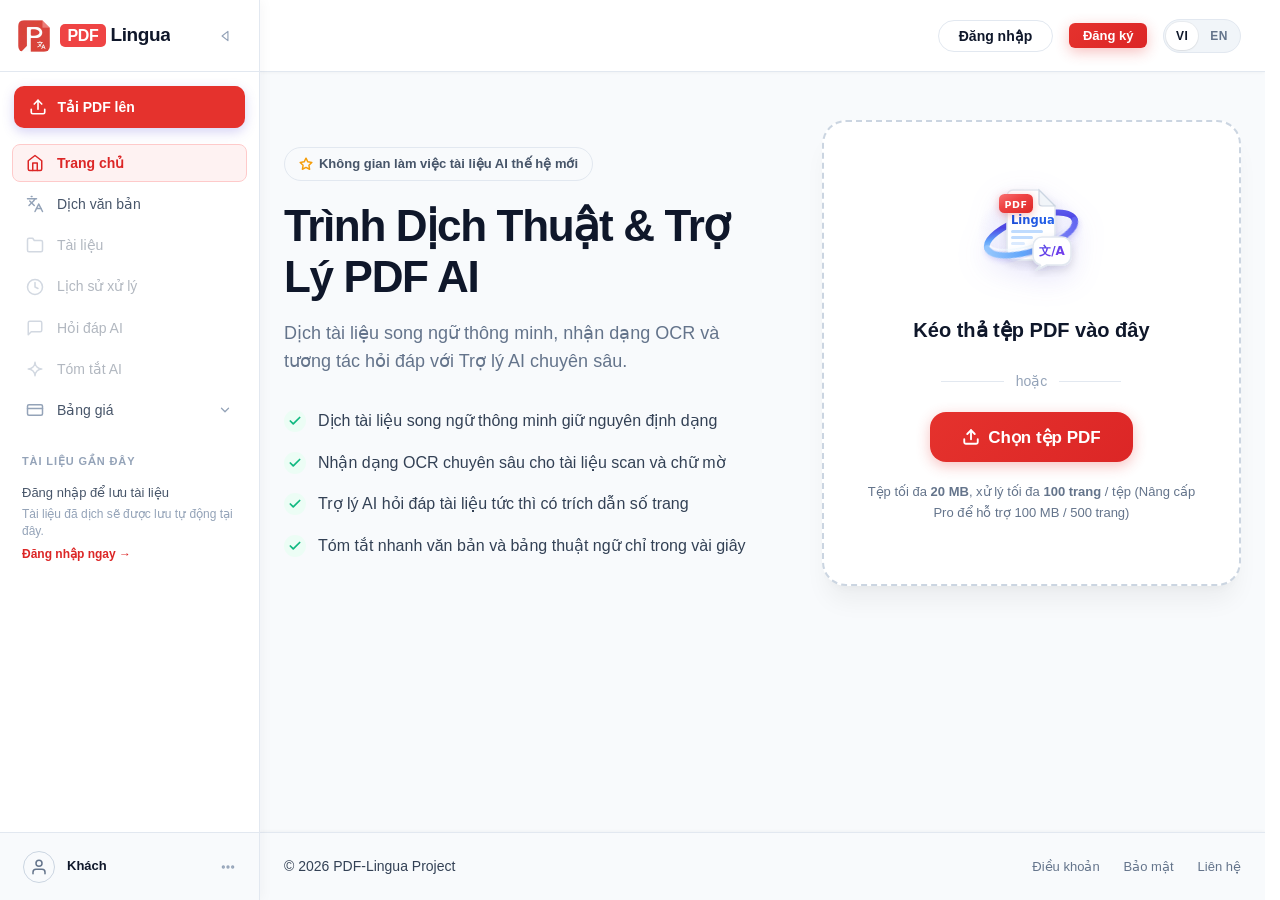
==== Code/frontend/index.html @ 0246f58d "fix(admin-ui): rename admin sub-tabs and synchronize multilingual dictionaries" ====
<!DOCTYPE html>
<html lang="vi">

<head>
    <meta charset="UTF-8">
    <meta name="viewport" content="width=device-width, initial-scale=1.0">
    <meta http-equiv="Cache-Control" content="no-cache, no-store, must-revalidate">
    <meta http-equiv="Pragma" content="no-cache">
    <meta http-equiv="Expires" content="0">
    <title data-i18n="app_meta_title">PDF-Lingua | Trích xuất & Dịch thuật PDF thông minh</title>

    <!-- Favicon / App Icon -->
    <link rel="icon" type="image/png" sizes="32x32" href="assets/images/favicon.png">
    <link rel="icon" type="image/x-icon" href="assets/images/favicon.ico">
    <link rel="apple-touch-icon" sizes="180x180" href="assets/images/favicon.png">
    <link rel="stylesheet" href="css/style.css">
    <link rel="stylesheet" href="css/components.css">
    <link rel="stylesheet" href="css/layout.css">
    <link rel="stylesheet" href="css/workspace.css">
    <link rel="stylesheet" href="css/sidebar.css">
    <link rel="stylesheet" href="css/pricing.css">
</head>

<body>
    <div class="app-shell" id="appShell">
        <!-- Collapsible Sidebar Navigation (PDF Document Management) -->
        <aside class="app-sidebar" id="appSidebar" aria-label="Thanh điều hướng chính"
            data-i18n-attr="aria-label:sidebar_main_nav_aria">
            <!-- Sidebar Header: Brand + Toggle Button -->
            <div class="sidebar-header">
                <a href="#" class="sidebar-brand" id="sidebarBrandLink" title="PDF-Lingua">
                    <img src="assets/images/logo-app-transparent.png" alt="PDF-Lingua" class="sidebar-brand-img">
                    <span class="sidebar-brand-name">
                        <span class="sidebar-brand-badge">PDF</span>
                        <span class="sidebar-brand-text">Lingua</span>
                    </span>
                </a>
                <button type="button" class="sidebar-toggle-btn" id="btnToggleSidebar"
                    aria-label="Thu gọn thanh điều hướng" data-tooltip="Thu gọn thanh điều hướng"
                    data-i18n-attr="aria-label:sidebar_collapse_tooltip,data-tooltip:sidebar_collapse_tooltip">
                    <svg class="toggle-icon-open" width="14" height="14" viewBox="0 0 24 24" fill="none"
                        stroke="currentColor" stroke-width="2" stroke-linecap="round" stroke-linejoin="round"
                        aria-hidden="true">
                        <polygon points="17 4 7 12 17 20"></polygon>
                    </svg>
                    <svg class="toggle-icon-collapsed" width="14" height="14" viewBox="0 0 24 24" fill="none"
                        stroke="currentColor" stroke-width="2" stroke-linecap="round" stroke-linejoin="round"
                        aria-hidden="true">
                        <polygon points="7 4 17 12 7 20"></polygon>
                    </svg>
                </button>
            </div>

            <!-- Primary Action Button: Upload PDF -->
            <div class="sidebar-action-wrap">
                <button type="button" class="btn-sidebar-upload" id="btnSidebarUpload" data-tooltip="Tải PDF lên"
                    aria-label="Tải PDF lên"
                    data-i18n-attr="data-tooltip:sidebar_btn_upload,aria-label:sidebar_btn_upload">
                    <svg width="18" height="18" viewBox="0 0 24 24" fill="none" stroke="currentColor" stroke-width="2.2"
                        stroke-linecap="round" stroke-linejoin="round">
                        <path d="M21 15v4a2 2 0 0 1-2 2H5a2 2 0 0 1-2-2v-4"></path>
                        <polyline points="17 8 12 3 7 8"></polyline>
                        <line x1="12" y1="3" x2="12" y2="15"></line>
                    </svg>
                    <span class="btn-upload-text" data-i18n="sidebar_btn_upload">Tải PDF lên</span>
                </button>
            </div>

            <!-- Scrollable Sidebar Body -->
            <div class="sidebar-body">
                <!-- Main Navigation Items -->
                <div class="sidebar-section">
                    <ul class="sidebar-nav-list">
                        <li>
                            <a href="#home" class="sidebar-nav-item active" id="sideNavHome" data-tooltip="Trang chủ"
                                data-i18n-attr="data-tooltip:nav_home">
                                <span class="nav-item-icon">
                                    <svg width="18" height="18" viewBox="0 0 24 24" fill="none" stroke="currentColor"
                                        stroke-width="2" stroke-linecap="round" stroke-linejoin="round">
                                        <path d="M3 9l9-7 9 7v11a2 2 0 0 1-2 2H5a2 2 0 0 1-2-2z"></path>
                                        <polyline points="9 22 9 12 15 12 15 22"></polyline>
                                    </svg>
                                </span>
                                <span class="nav-item-text" data-i18n="nav_home">Trang chủ</span>
                            </a>
                        </li>
                        <li>
                            <a href="#translate" class="sidebar-nav-item" id="sideNavTranslate" data-tooltip="Dịch PDF"
                                data-i18n-attr="data-tooltip:toolbar_btn_translate">
                                <span class="nav-item-icon">
                                    <svg width="18" height="18" viewBox="0 0 24 24" fill="none" stroke="currentColor"
                                        stroke-width="2" stroke-linecap="round" stroke-linejoin="round">
                                        <path d="M5 8l6 6"></path>
                                        <path d="M4 14l6-6 2-3"></path>
                                        <path d="M2 5h12"></path>
                                        <path d="M7 2h1"></path>
                                        <path d="M22 22l-5-10-5 10"></path>
                                        <path d="M14 18h6"></path>
                                    </svg>
                                </span>
                                <span class="nav-item-text" data-i18n="toolbar_btn_translate">Dịch PDF</span>
                            </a>
                        </li>
                        <li>
                            <a href="#documents" class="sidebar-nav-item is-dimmed" id="sideNavDocuments" data-tooltip="Tài liệu">
                                <span class="nav-item-icon">
                                    <svg width="18" height="18" viewBox="0 0 24 24" fill="none" stroke="currentColor"
                                        stroke-width="2" stroke-linecap="round" stroke-linejoin="round">
                                        <path
                                            d="M22 19a2 2 0 0 1-2 2H4a2 2 0 0 1-2-2V5a2 2 0 0 1 2-2h5l2 3h9a2 2 0 0 1 2 2z">
                                        </path>
                                    </svg>
                                </span>
                                <span class="nav-item-text">Tài liệu</span>
                            </a>
                        </li>
                        <li>
                            <a href="#history" class="sidebar-nav-item is-dimmed" id="sideNavHistory"
                                data-tooltip="Lịch sử xử lý" data-i18n-attr="data-tooltip:nav_history">
                                <span class="nav-item-icon">
                                    <svg width="18" height="18" viewBox="0 0 24 24" fill="none" stroke="currentColor"
                                        stroke-width="2" stroke-linecap="round" stroke-linejoin="round">
                                        <circle cx="12" cy="12" r="10"></circle>
                                        <polyline points="12 6 12 12 16 14"></polyline>
                                    </svg>
                                </span>
                                <span class="nav-item-text" data-i18n="nav_history">Lịch sử xử lý</span>
                            </a>
                        </li>
                        <li>
                            <a href="#ai-copilot" class="sidebar-nav-item is-dimmed" id="sideNavAiCopilot"
                                data-tooltip="Hỏi đáp AI" data-i18n-attr="data-tooltip:toolbar_btn_ai_chat">
                                <span class="nav-item-icon">
                                    <svg width="18" height="18" viewBox="0 0 24 24" fill="none"
                                        stroke="currentColor" stroke-width="2" stroke-linecap="round"
                                        stroke-linejoin="round">
                                        <path d="M21 15a2 2 0 0 1-2 2H7l-4 4V5a2 2 0 0 1 2-2h14a2 2 0 0 1 2 2z">
                                        </path>
                                    </svg>
                                </span>
                                <span class="nav-item-text" data-i18n="toolbar_btn_ai_chat">Hỏi đáp AI</span>
                            </a>
                        </li>
                        <li>
                            <a href="#ai-summarize" class="sidebar-nav-item is-dimmed" id="sideNavAiSummarize"
                                data-tooltip="Tóm tắt văn bản" data-i18n-attr="data-tooltip:toolbar_btn_ai_summary">
                                <span class="nav-item-icon">
                                    <svg width="18" height="18" viewBox="0 0 24 24" fill="none"
                                        stroke="currentColor" stroke-width="2" stroke-linecap="round"
                                        stroke-linejoin="round">
                                        <path
                                            d="M12 3c0 4.97-4.03 9-9 9 4.97 0 9 4.03 9 9 0-4.97 4.03-9 9-9-4.97 0-9-4.03-9-9z">
                                        </path>
                                    </svg>
                                </span>
                                <span class="nav-item-text" data-i18n="toolbar_btn_ai_summary">Tóm tắt văn bản</span>
                            </a>
                        </li>
                        <li class="sidebar-nav-group" id="sideNavPricingGroup">
                            <a href="#pricing" class="sidebar-nav-item sidebar-nav-group-toggle"
                                id="sideNavPricing" data-tooltip="Bảng giá gói dịch vụ"
                                data-i18n-attr="data-tooltip:nav_pricing" aria-expanded="false"
                                aria-controls="sideNavPricingSubmenu">
                                <span class="nav-item-icon">
                                    <svg width="18" height="18" viewBox="0 0 24 24" fill="none"
                                        stroke="currentColor" stroke-width="2" stroke-linecap="round"
                                        stroke-linejoin="round">
                                        <rect x="2" y="5" width="20" height="14" rx="2"></rect>
                                        <line x1="2" y1="10" x2="22" y2="10"></line>
                                    </svg>
                                </span>
                                <span class="nav-item-text" data-i18n="nav_pricing">Bảng giá gói dịch vụ</span>
                                <span class="nav-group-chevron" id="sideNavPricingChevron" aria-hidden="true">
                                    <svg width="14" height="14" viewBox="0 0 24 24" fill="none"
                                        stroke="currentColor" stroke-width="2.2" stroke-linecap="round"
                                        stroke-linejoin="round">
                                        <polyline points="6 9 12 15 18 9"></polyline>
                                    </svg>
                                </span>
                            </a>
                            <ul class="sidebar-submenu" id="sideNavPricingSubmenu" role="menu"
                                aria-label="Chức năng Bảng giá gói dịch vụ">
                                <li role="none">
                                    <a href="#pricing-plans" class="sidebar-submenu-item"
                                        id="sideNavPricingPlans" data-pricing-tab="plans" role="menuitem">
                                        <span class="submenu-dot" aria-hidden="true"></span>
                                        <span class="submenu-item-text" data-i18n="pricing_nav_plans">Bảng giá gói</span>
                                    </a>
                                </li>
                                <li role="none">
                                    <a href="#pricing-billing" class="sidebar-submenu-item"
                                        id="sideNavPricingBilling" data-pricing-tab="history" role="menuitem">
                                        <span class="submenu-dot" aria-hidden="true"></span>
                                        <span class="submenu-item-text" data-i18n="pricing_nav_billing_history">Hóa đơn</span>
                                    </a>
                                </li>
                                <li role="none">
                                    <a href="#pricing-quota" class="sidebar-submenu-item"
                                        id="sideNavPricingQuota" data-pricing-tab="quota" role="menuitem">
                                        <span class="submenu-dot" aria-hidden="true"></span>
                                        <span class="submenu-item-text" data-i18n="pricing_nav_quota_dashboard">Quản lý gói</span>
                                    </a>
                                </li>
                            </ul>
                        </li>
                        <li class="sidebar-nav-group" id="sideNavAdminItem" style="display: none;">
                            <a href="#admin" class="sidebar-nav-item sidebar-nav-group-toggle" id="sideNavAdmin"
                                data-tooltip="Quản trị hệ thống" data-i18n-attr="data-tooltip:common_admin"
                                aria-expanded="false" aria-controls="sideNavAdminSubmenu">
                                <span class="nav-item-icon nav-icon-admin">
                                    <svg width="18" height="18" viewBox="0 0 24 24" fill="none" stroke="currentColor"
                                        stroke-width="2" stroke-linecap="round" stroke-linejoin="round">
                                        <path d="M12 22s8-4 8-10V5l-8-3-8 3v7c0 6 8 10 8 10z"></path>
                                    </svg>
                                </span>
                                <span class="nav-item-text" data-i18n="common_admin">Quản trị hệ thống</span>
                                <span class="nav-group-chevron" id="sideNavAdminChevron" aria-hidden="true">
                                    <svg width="14" height="14" viewBox="0 0 24 24" fill="none"
                                        stroke="currentColor" stroke-width="2.2" stroke-linecap="round"
                                        stroke-linejoin="round">
                                        <polyline points="6 9 12 15 18 9"></polyline>
                                    </svg>
                                </span>
                            </a>
                            <ul class="sidebar-submenu" id="sideNavAdminSubmenu" role="menu"
                                aria-label="Chức năng Quản trị hệ thống"
                                data-i18n-attr="aria-label:admin_submenu_aria">
                                <li role="none">
                                    <a href="#admin-overview" class="sidebar-submenu-item"
                                        id="sideNavAdminOverview" data-admin-tab="overview" role="menuitem">
                                        <span class="submenu-dot" aria-hidden="true"></span>
                                        <span class="submenu-item-text" data-i18n="admin_tab_overview">Tổng quan hệ thống</span>
                                    </a>
                                </li>
                                <li role="none">
                                    <a href="#admin-users" class="sidebar-submenu-item"
                                        id="sideNavAdminUsers" data-admin-tab="users" role="menuitem">
                                        <span class="submenu-dot" aria-hidden="true"></span>
                                        <span class="submenu-item-text" data-i18n="admin_tab_users">Quản lý Tài khoản</span>
                                    </a>
                                </li>
                                <li role="none">
                                    <a href="#admin-access-logs" class="sidebar-submenu-item"
                                        id="sideNavAdminAccessLogs" data-admin-tab="access-logs" role="menuitem">
                                        <span class="submenu-dot" aria-hidden="true"></span>
                                        <span class="submenu-item-text" data-i18n="admin_tab_access_logs">Số lượng truy cập</span>
                                        <span class="admin-tab-badge warn font-mono" id="adminTabMultiIpBadge" style="display: none;">0</span>
                                    </a>
                                </li>
                                <li role="none">
                                    <a href="#admin-transactions" class="sidebar-submenu-item"
                                        id="sideNavAdminTransactions" data-admin-tab="transactions" role="menuitem">
                                        <span class="submenu-dot" aria-hidden="true"></span>
                                        <span class="submenu-item-text" data-i18n="admin_tab_transactions">Giao dịch</span>
                                        <span class="admin-tab-badge pending font-mono" id="adminTabPendingTxBadge" style="display: none;">0</span>
                                    </a>
                                </li>
                            </ul>
                        </li>
                    </ul>
                </div>

                <!-- Recent Documents Section (Real Data, Zero Mock Papers) -->
                <div class="sidebar-section" id="sidebarRecentSection">
                    <div class="sidebar-section-header">
                        <span class="section-title" data-i18n="sidebar_recent_docs">TÀI LIỆU GẦN ĐÂY</span>
                    </div>
                    <div class="sidebar-recent-docs" id="sidebarRecentDocs">
                        <!-- Clean Empty State (Unslop & Minimalist) -->
                        <div class="sidebar-empty-state" id="sidebarEmptyDocsState">
                            <div class="empty-state-meta">
                                <div class="empty-state-title" data-i18n="sidebar_no_docs">Bạn chưa có tài liệu nào.</div>
                                <div class="empty-state-desc" data-i18n="sidebar_no_docs_sub">Hãy tải tài liệu đầu tiên của bạn!</div>
                            </div>
                        </div>
                    </div>
                </div>
            </div>

            <!-- Fixed Footer: User Profile -->
            <div class="sidebar-footer">
                <div class="sidebar-profile-card" id="sidebarUserProfile" tabindex="0" role="button"
                    aria-label="Xem thông tin tài khoản" data-tooltip="Khách"
                    data-i18n-attr="aria-label:sidebar_profile_aria,data-tooltip:role_guest">
                    <div class="sidebar-avatar" id="sidebarUserAvatar">
                        <svg width="18" height="18" viewBox="0 0 24 24" fill="none" stroke="currentColor"
                            stroke-width="2" stroke-linecap="round" stroke-linejoin="round">
                            <path d="M20 21v-2a4 4 0 0 0-4-4H8a4 4 0 0 0-4 4v2"></path>
                            <circle cx="12" cy="7" r="4"></circle>
                        </svg>
                    </div>
                    <div class="sidebar-user-info">
                        <div class="sidebar-user-name" id="sidebarUserName" data-i18n="role_guest">Khách</div>
                        <div class="sidebar-user-sub" id="sidebarUserRole" style="display: none;"></div>
                    </div>
                    <div class="sidebar-profile-more" id="btnSidebarMore" title="Tùy chọn"
                        data-i18n-attr="title:sidebar_more_options">
                        <svg width="16" height="16" viewBox="0 0 24 24" fill="none" stroke="currentColor"
                            stroke-width="2" stroke-linecap="round" stroke-linejoin="round">
                            <circle cx="12" cy="12" r="1.5"></circle>
                            <circle cx="19" cy="12" r="1.5"></circle>
                            <circle cx="5" cy="12" r="1.5"></circle>
                        </svg>
                    </div>
                </div>
            </div>
        </aside>

        <!-- Backdrop overlay for mobile drawer -->
        <div class="sidebar-backdrop" id="sidebarBackdrop"></div>

        <!-- Main Viewport Area -->
        <div class="app-main-viewport" id="appMainViewport">
            <header class="site-header">
                <div class="container header-container">
                    <div class="header-left">
                        <button type="button" class="btn-mobile-sidebar-toggle" id="btnMobileSidebarToggle"
                            aria-label="Mở menu điều hướng" title="Mở menu điều hướng"
                            data-i18n-attr="aria-label:sidebar_toggle,title:sidebar_toggle">
                            <svg width="20" height="20" viewBox="0 0 24 24" fill="none" stroke="currentColor"
                                stroke-width="2" stroke-linecap="round" stroke-linejoin="round">
                                <line x1="3" y1="12" x2="21" y2="12"></line>
                                <line x1="3" y1="6" x2="21" y2="6"></line>
                                <line x1="3" y1="18" x2="21" y2="18"></line>
                            </svg>
                        </button>
                        <a href="#" class="header-collapsed-brand" id="headerCollapsedBrand" title="PDF-Lingua">
                            <img src="assets/images/logo-app-transparent.png" alt="PDF-Lingua" class="header-brand-img">
                            <span class="header-brand-name">
                                <span class="header-brand-badge">PDF</span>
                                <span class="header-brand-text">Lingua</span>
                            </span>
                        </a>
                    </div>

                    <div class="header-actions">
                        <div class="auth-guest-group" id="authGuestGroup">
                            <button type="button" class="btn btn-login" id="btnLogin" data-i18n="nav_login">Đăng
                                nhập</button>
                            <button type="button" class="btn btn-gradient btn-sm" id="btnOpenRegister"
                                data-i18n="nav_register">Đăng ký</button>
                        </div>
                        <div class="auth-user-group" id="authUserGroup" hidden>
                            <div class="btn btn-admin-badge user-role-indicator" id="btnOpenAdmin"
                                title="Vai trò: Quản trị viên" data-i18n-attr="title:role_admin_title"
                                style="display: none;">
                                <svg class="admin-crown-icon" width="14" height="14" viewBox="0 0 24 24" fill="none"
                                    stroke="currentColor" stroke-width="2.2" stroke-linecap="round"
                                    stroke-linejoin="round">
                                    <path d="M12 22s8-4 8-10V5l-8-3-8 3v7c0 6 8 10 8 10z"></path>
                                </svg>
                                <span class="admin-badge-text" data-i18n="role_admin">Quản trị viên</span>
                            </div>
                            <button type="button" class="user-profile-badge" id="btnOpenAccountModal"
                                title="Xem thông tin tài khoản">
                                <span class="user-avatar" id="userAvatar"></span>
                                <span class="user-name" id="userDisplayName"></span>
                            </button>
                            <button type="button" class="btn btn-logout" id="btnLogout" data-i18n="nav_logout">Đăng
                                xuất</button>
                        </div>
                        <!-- Language Switcher (VI / EN) on the outside -->
                        <div class="lang-switcher" id="appLangSwitcher" role="group" aria-label="Chọn ngôn ngữ">
                            <button type="button" class="lang-switcher-btn active" data-lang="vi" aria-pressed="true"
                                title="Tiếng Việt">VI</button>
                            <button type="button" class="lang-switcher-btn" data-lang="en" aria-pressed="false"
                                title="English">EN</button>
                        </div>
                    </div>
                </div>
            </header>

            <main>
                <!-- Hero Section -->
                <section class="hero-section" id="heroSection">
                    <div class="container hero-grid">
                        <!-- Left Column: Value Proposition -->
                        <div class="hero-content">
                            <div class="hero-badge">
                                <svg width="14" height="14" viewBox="0 0 24 24" fill="none" stroke="currentColor"
                                    stroke-width="2.5" stroke-linecap="round" stroke-linejoin="round">
                                    <polygon
                                        points="12 2 15.09 8.26 22 9.27 17 14.14 18.18 21.02 12 17.77 5.82 21.02 7 14.14 2 9.27 8.91 8.26 12 2">
                                    </polygon>
                                </svg>
                                <span data-i18n="hero_eyebrow">Không gian làm việc tài liệu AI thế hệ mới</span>
                            </div>

                            <h1 class="hero-title" data-i18n="hero_title">Trình Dịch Thuật & Trợ Lý PDF AI</h1>
                            <p class="hero-desc" data-i18n="hero_desc">Dịch tài liệu song ngữ thông minh, nhận dạng OCR
                                và tương tác hỏi đáp
                                với Trợ lý AI chuyên sâu.</p>

                            <ul class="hero-checklist">
                                <li class="checklist-item">
                                    <span class="check-icon">
                                        <svg viewBox="0 0 24 24" fill="none" stroke="currentColor" stroke-width="3"
                                            stroke-linecap="round" stroke-linejoin="round">
                                            <polyline points="20 6 9 17 4 12"></polyline>
                                        </svg>
                                    </span>
                                    <span data-i18n="hero_check_1">Dịch tài liệu song ngữ thông minh giữ nguyên định
                                        dạng</span>
                                </li>
                                <li class="checklist-item">
                                    <span class="check-icon">
                                        <svg viewBox="0 0 24 24" fill="none" stroke="currentColor" stroke-width="3"
                                            stroke-linecap="round" stroke-linejoin="round">
                                            <polyline points="20 6 9 17 4 12"></polyline>
                                        </svg>
                                    </span>
                                    <span data-i18n="hero_check_2">Nhận dạng OCR chuyên sâu cho tài liệu scan và chữ
                                        mờ</span>
                                </li>
                                <li class="checklist-item">
                                    <span class="check-icon">
                                        <svg viewBox="0 0 24 24" fill="none" stroke="currentColor" stroke-width="3"
                                            stroke-linecap="round" stroke-linejoin="round">
                                            <polyline points="20 6 9 17 4 12"></polyline>
                                        </svg>
                                    </span>
                                    <span data-i18n="hero_check_3">Trợ lý AI hỏi đáp tài liệu tức thì có trích dẫn số
                                        trang</span>
                                </li>
                                <li class="checklist-item">
                                    <span class="check-icon">
                                        <svg viewBox="0 0 24 24" fill="none" stroke="currentColor" stroke-width="3"
                                            stroke-linecap="round" stroke-linejoin="round">
                                            <polyline points="20 6 9 17 4 12"></polyline>
                                        </svg>
                                    </span>
                                    <span data-i18n="hero_check_4">Tóm tắt nhanh văn bản và bảng thuật ngữ chỉ trong vài
                                        giây</span>
                                </li>
                            </ul>
                        </div>

                        <!-- Right Column: Dropzone Box -->
                        <div class="hero-dropzone-wrap">
                            <div class="dropzone-card" id="dropzoneCard">
                                <input type="file" id="pdfFileInput" accept=".pdf,application/pdf" hidden multiple>

                                <!-- Prompt View -->
                                <div id="dropzonePrompt"
                                    style="display: flex; flex-direction: column; align-items: center; width: 100%;">
                                    <div class="dropzone-art">
                                        <svg class="dropzone-art-svg" viewBox="0 0 120 120" fill="none"
                                            xmlns="http://www.w3.org/2000/svg">
                                            <defs>
                                                <!-- Soft pastel ambient aura behind the artwork -->
                                                <radialGradient id="artGlow" cx="50%" cy="50%" r="50%">
                                                    <stop offset="0%" stop-color="#818CF8" stop-opacity="0.18" />
                                                    <stop offset="60%" stop-color="#C7D2FE" stop-opacity="0.08" />
                                                    <stop offset="100%" stop-color="#4F46E5" stop-opacity="0" />
                                                </radialGradient>

                                                <!-- Harmonious 3D Ring Gradient - Left Sky Blue (#93C5FD) to Right Periwinkle/Indigo (#6366F1) -->
                                                <linearGradient id="ringBackGrad" x1="100%" y1="0%" x2="0%" y2="100%">
                                                    <stop offset="0%" stop-color="#6366F1" />
                                                    <stop offset="45%" stop-color="#4F46E5" />
                                                    <stop offset="80%" stop-color="#60A5FA" />
                                                    <stop offset="100%" stop-color="#93C5FD" />
                                                </linearGradient>

                                                <linearGradient id="ringFrontGrad" x1="0%" y1="0%" x2="100%" y2="0%">
                                                    <stop offset="0%" stop-color="#93C5FD" />
                                                    <stop offset="35%" stop-color="#60A5FA" />
                                                    <stop offset="70%" stop-color="#818CF8" />
                                                    <stop offset="100%" stop-color="#6366F1" />
                                                </linearGradient>

                                                <!-- Front ring specular highlight for 3D gloss reflection -->
                                                <linearGradient id="ringHighlightGrad" x1="0%" y1="0%" x2="100%"
                                                    y2="0%">
                                                    <stop offset="0%" stop-color="#FFFFFF" stop-opacity="0.8" />
                                                    <stop offset="40%" stop-color="#E0F2FE" stop-opacity="0.6" />
                                                    <stop offset="85%" stop-color="#C7D2FE" stop-opacity="0.3" />
                                                    <stop offset="100%" stop-color="#FFFFFF" stop-opacity="0" />
                                                </linearGradient>

                                                <linearGradient id="pdfBadgeGrad" x1="0%" y1="0%" x2="100%" y2="100%">
                                                    <stop offset="0%" stop-color="#F87171" />
                                                    <stop offset="40%" stop-color="#EF4444" />
                                                    <stop offset="100%" stop-color="#DC2626" />
                                                </linearGradient>

                                                <linearGradient id="linguaBrandGrad" x1="0%" y1="0%" x2="100%" y2="0%">
                                                    <stop offset="0%" stop-color="#1D4ED8" />
                                                    <stop offset="100%" stop-color="#2563EB" />
                                                </linearGradient>

                                                <linearGradient id="glyphGrad" x1="0%" y1="0%" x2="100%" y2="100%">
                                                    <stop offset="0%" stop-color="#4F46E5" />
                                                    <stop offset="100%" stop-color="#7C3AED" />
                                                </linearGradient>

                                                <filter id="docShadow" x="-15%" y="-15%" width="130%" height="130%">
                                                    <feDropShadow dx="0" dy="4" stdDeviation="4" flood-color="#0F172A"
                                                        flood-opacity="0.08" />
                                                </filter>

                                                <filter id="frontRingShadow" x="-20%" y="-20%" width="140%"
                                                    height="140%">
                                                    <feDropShadow dx="0" dy="2.5" stdDeviation="2.5"
                                                        flood-color="#4F46E5" flood-opacity="0.2" />
                                                </filter>

                                                <filter id="bubbleShadow" x="-20%" y="-20%" width="140%" height="140%">
                                                    <feDropShadow dx="0" dy="4" stdDeviation="4" flood-color="#0F172A"
                                                        flood-opacity="0.12" />
                                                </filter>
                                            </defs>

                                            <!-- Ambient Glow -->
                                            <ellipse cx="60" cy="62" rx="54" ry="40" fill="url(#artGlow)" />

                                            <!-- Ring Back Arc (behind document) -->
                                            <g transform="rotate(-18 60 64)">
                                                <path d="M 106 64 A 46 17 0 0 0 14 64" fill="none"
                                                    stroke="url(#ringBackGrad)" stroke-width="6"
                                                    stroke-linecap="round" />
                                            </g>

                                            <!-- Document Sheet -->
                                            <g filter="url(#docShadow)">
                                                <path
                                                    d="M 42 20 H 68 L 84 36 V 84 A 6 6 0 0 1 78 90 H 42 A 6 6 0 0 1 36 84 V 26 A 6 6 0 0 1 42 20 Z"
                                                    fill="#FFFFFF" stroke="#E2E8F0" stroke-width="1.5" />
                                                <path d="M 68 20 V 33 A 3 3 0 0 0 71 36 H 84 Z" fill="#F1F5F9"
                                                    stroke="#CBD5E1" stroke-width="1.2" />
                                            </g>

                                            <!-- Elements on Document -->
                                            <rect x="28" y="24" width="34" height="19" rx="5.5"
                                                fill="url(#pdfBadgeGrad)"
                                                filter="drop-shadow(0 2px 4px rgba(220, 38, 38, 0.3))" />
                                            <text x="45" y="37.5" fill="#FFFFFF" font-size="9.5" font-weight="900"
                                                font-family="'Plus Jakarta Sans', system-ui, sans-serif"
                                                text-anchor="middle" letter-spacing="0.5">PDF</text>
                                            <text x="40" y="54" fill="url(#linguaBrandGrad)" font-size="11.5"
                                                font-weight="800"
                                                font-family="'Plus Jakarta Sans', system-ui, sans-serif"
                                                text-anchor="start">Lingua</text>
                                            <rect x="40" y="60" width="32" height="3" rx="1.5" fill="#BFDBFE" />
                                            <rect x="40" y="66" width="22" height="3" rx="1.5" fill="#BFDBFE" />
                                            <rect x="40" y="72" width="14" height="3" rx="1.5" fill="#DBEAFE" />

                                            <!-- Ring Front Arc with Soft Shadow & 3D Specular Highlight -->
                                            <g transform="rotate(-18 60 64)" filter="url(#frontRingShadow)">
                                                <!-- Main 3D Tube Body -->
                                                <path d="M 14 64 A 46 17 0 0 0 106 64" fill="none"
                                                    stroke="url(#ringFrontGrad)" stroke-width="6"
                                                    stroke-linecap="round" />
                                                <!-- Specular Highlight along the crest of the tube -->
                                                <path d="M 17 63 A 44 15.5 0 0 0 103 63" fill="none"
                                                    stroke="url(#ringHighlightGrad)" stroke-width="1.5"
                                                    stroke-linecap="round" />
                                            </g>

                                            <!-- Speech Bubble positioned at bottom-right corner -->
                                            <g filter="url(#bubbleShadow)" transform="translate(62, 67)">
                                                <rect x="0" y="0" width="38" height="28" rx="9" fill="#FFFFFF"
                                                    stroke="#E2E8F0" stroke-width="1.5" />
                                                <path d="M 8 27 L 3 33 L 14 27 Z" fill="#FFFFFF" />
                                                <path d="M 8 28 L 3 33 L 14 28" stroke="#E2E8F0" stroke-width="1.5"
                                                    stroke-linejoin="round" />
                                                <text x="19" y="18" fill="url(#glyphGrad)" font-size="12"
                                                    font-weight="800"
                                                    font-family="'Plus Jakarta Sans', system-ui, sans-serif"
                                                    text-anchor="middle">文/A</text>
                                            </g>
                                        </svg>
                                    </div>

                                    <p class="dropzone-title" data-i18n="dropzone_main_title">Kéo thả tệp PDF vào đây
                                    </p>
                                    <div class="dropzone-divider" data-i18n="dropzone_or_browse">hoặc</div>

                                    <button type="button" class="btn btn-gradient btn-lg dropzone-btn"
                                        id="btnSelectPdf">
                                        <svg width="18" height="18" viewBox="0 0 24 24" fill="none"
                                            stroke="currentColor" stroke-width="2.5" stroke-linecap="round"
                                            stroke-linejoin="round">
                                            <path d="M21 15v4a2 2 0 0 1-2 2H5a2 2 0 0 1-2-2v-4"></path>
                                            <polyline points="17 8 12 3 7 8"></polyline>
                                            <line x1="12" y1="3" x2="12" y2="15"></line>
                                        </svg>
                                        <span data-i18n="dropzone_btn_select">Chọn tệp PDF</span>
                                    </button>

                                    <p class="dropzone-limit" id="dropzoneLimitText">Tệp tối đa 20 MB, xử lý tối đa 100
                                        trang (Nâng cấp Pro để hỗ trợ 100 MB & 500 trang)</p>
                                </div>

                                <!-- Selected File Preview -->
                                <div class="dropzone-selected" id="dropzoneSelected">
                                    <div class="file-preview-box" id="filePreviewBox" style="display: none;">
                                        <span class="badge badge-pdf">PDF</span>
                                        <div class="file-preview-info">
                                            <div class="file-preview-name" id="previewFileName">tai-lieu.pdf</div>
                                            <div class="file-preview-size" id="previewFileSize">2.4 MB</div>
                                        </div>
                                        <button type="button" class="btn-file-remove" id="btnRemoveFile"
                                            title="Hủy chọn tệp" data-i18n-attr="title:btn_remove_file_title">
                                            <svg width="18" height="18" viewBox="0 0 24 24" fill="none"
                                                stroke="currentColor" stroke-width="2" stroke-linecap="round"
                                                stroke-linejoin="round">
                                                <line x1="18" y1="6" x2="6" y2="18"></line>
                                                <line x1="6" y1="6" x2="18" y2="18"></line>
                                            </svg>
                                        </button>
                                    </div>

                                    <!-- Batch Queue UI -->
                                    <div class="batch-queue-card" id="batchQueueCard">
                                        <div class="batch-queue-header">
                                            <div class="batch-queue-title-wrap">
                                                <span class="batch-queue-title">
                                                    <svg width="14" height="14" viewBox="0 0 24 24" fill="none"
                                                        stroke="currentColor" stroke-width="2" stroke-linecap="round"
                                                        stroke-linejoin="round">
                                                        <path
                                                            d="M14 2H6a2 2 0 0 0-2 2v16a2 2 0 0 0 2 2h12a2 2 0 0 0 2-2V8z">
                                                        </path>
                                                        <polyline points="14 2 14 8 20 8"></polyline>
                                                        <line x1="16" y1="13" x2="8" y2="13"></line>
                                                        <line x1="16" y1="17" x2="8" y2="17"></line>
                                                    </svg>
                                                    <span data-i18n="batch_queue_title">Hàng đợi tệp</span>
                                                </span>
                                                <span class="batch-queue-badge" id="batchQueueCount">0 tệp</span>
                                            </div>
                                            <div class="batch-queue-actions">
                                                <button type="button" class="btn-batch-action btn-batch-add"
                                                    id="btnAddMoreFiles" title="Thêm tệp PDF vào hàng đợi"
                                                    data-i18n-attr="title:batch_add_files_title">
                                                    <svg width="12" height="12" viewBox="0 0 24 24" fill="none"
                                                        stroke="currentColor" stroke-width="2.5" stroke-linecap="round"
                                                        stroke-linejoin="round">
                                                        <line x1="12" y1="5" x2="12" y2="19"></line>
                                                        <line x1="5" y1="12" x2="19" y2="12"></line>
                                                    </svg>
                                                    <span data-i18n="batch_add_files">Thêm tệp</span>
                                                </button>
                                                <button type="button" class="btn-batch-action btn-batch-clear"
                                                    id="btnClearBatchQueue" title="Xóa toàn bộ hàng đợi"
                                                    data-i18n-attr="title:batch_clear_all_title">
                                                    <svg width="12" height="12" viewBox="0 0 24 24" fill="none"
                                                        stroke="currentColor" stroke-width="2" stroke-linecap="round"
                                                        stroke-linejoin="round">
                                                        <polyline points="3 6 5 6 21 6"></polyline>
                                                        <path
                                                            d="M19 6v14a2 2 0 0 1-2 2H7a2 2 0 0 1-2-2V6m3 0V4a2 2 0 0 1 2-2h4a2 2 0 0 1 2 2v2">
                                                        </path>
                                                    </svg>
                                                    <span data-i18n="batch_clear_all">Xóa tất cả</span>
                                                </button>
                                            </div>
                                        </div>

                                        <!-- Batch Queue List -->
                                        <div class="batch-queue-list" id="batchQueueList" role="list"
                                            aria-label="Danh sách tệp trong hàng đợi"
                                            data-i18n-attr="aria-label:batch_queue_list_aria">
                                        </div>

                                        <!-- Empty Queue State -->
                                        <div class="batch-queue-empty" id="batchQueueEmpty" style="display: none;">
                                            <svg width="22" height="22" viewBox="0 0 24 24" fill="none"
                                                stroke="currentColor" stroke-width="1.75" stroke-linecap="round"
                                                stroke-linejoin="round">
                                                <rect x="3" y="3" width="18" height="18" rx="2" ry="2"></rect>
                                                <line x1="9" y1="9" x2="15" y2="15"></line>
                                                <line x1="15" y1="9" x2="9" y2="15"></line>
                                            </svg>
                                            <span data-i18n="batch_queue_empty">Hàng đợi trống. Kéo thả hoặc chọn tệp
                                                PDF để thêm vào.</span>
                                        </div>

                                        <!-- Batch Overall Progress -->
                                        <div class="batch-overall-progress-wrap" id="batchOverallProgressWrap"
                                            style="display: none;">
                                            <div class="batch-overall-progress-header">
                                                <span class="batch-progress-title" data-i18n="batch_progress_title">Tiến
                                                    độ xử lý hàng đợi</span>
                                                <span class="batch-progress-text" id="batchOverallProgressText">0 / 0
                                                    hoàn thành (0%)</span>
                                            </div>
                                            <div class="batch-progress-bar-bg" role="progressbar" aria-valuenow="0"
                                                aria-valuemin="0" aria-valuemax="100">
                                                <div class="batch-progress-bar-fill" id="batchOverallProgressFill"
                                                    style="width: 0%;"></div>
                                            </div>
                                        </div>

                                        <!-- Batch Footer Actions & Download ZIP -->
                                        <div class="batch-queue-footer" id="batchQueueFooter" style="display: none;">
                                            <div class="batch-footer-info" id="batchFooterNotice"
                                                style="display: none;"></div>
                                            <div class="batch-zip-btn-group" id="batchZipBtnGroup">
                                                <button type="button" class="btn btn-gradient btn-batch-zip"
                                                    id="btnDownloadBatchZip" style="display: none;"
                                                    title="Tải toàn bộ kết quả dạng file ZIP (PDF)"
                                                    data-i18n-attr="title:batch_download_zip_pdf">
                                                    <svg width="15" height="15" viewBox="0 0 24 24" fill="none"
                                                        stroke="currentColor" stroke-width="2.5" stroke-linecap="round"
                                                        stroke-linejoin="round">
                                                        <path d="M21 15v4a2 2 0 0 1-2 2H5a2 2 0 0 1-2-2v-4"></path>
                                                        <polyline points="7 10 12 15 17 10"></polyline>
                                                        <line x1="12" y1="15" x2="12" y2="3"></line>
                                                    </svg>
                                                    <span data-i18n="batch_download_zip_pdf">Tải ZIP (.PDF)</span>
                                                </button>
                                                <button type="button" class="btn btn-batch-zip-docx"
                                                    id="btnDownloadBatchZipDocx" style="display: none;"
                                                    title="Tải toàn bộ kết quả dạng file ZIP (Word .docx) - Dành cho tài khoản Pro"
                                                    data-i18n-attr="title:batch_download_zip_word">
                                                    <span class="fmt-pill docx">DOCX</span>
                                                    <span data-i18n="batch_download_zip_word">Tải ZIP (.Word)</span>
                                                    <span class="badge-role role-pro">PRO</span>
                                                </button>
                                            </div>
                                        </div>
                                    </div>

                                    <!-- Page Selection UI & Quick Chips -->
                                    <div class="page-selection-card" id="pageSelectionCard">
                                        <div class="page-selection-header">
                                            <span class="page-selection-title">
                                                <svg width="14" height="14" viewBox="0 0 24 24" fill="none"
                                                    stroke="currentColor" stroke-width="2" stroke-linecap="round"
                                                    stroke-linejoin="round">
                                                    <path
                                                        d="M14 2H6a2 2 0 0 0-2 2v16a2 2 0 0 0 2 2h12a2 2 0 0 0 2-2V8z">
                                                    </path>
                                                    <polyline points="14 2 14 8 20 8"></polyline>
                                                    <line x1="16" y1="13" x2="8" y2="13"></line>
                                                    <line x1="16" y1="17" x2="8" y2="17"></line>
                                                </svg>
                                                <span data-i18n="page_select_title">Phạm vi trang xử lý</span>
                                            </span>
                                        </div>

                                        <!-- Mode Options: All pages vs Custom range -->
                                        <div class="page-mode-group" role="radiogroup" aria-label="Phạm vi trang xử lý"
                                            data-i18n-attr="aria-label:page_select_title">
                                            <label class="page-mode-option active" id="labelPageModeAll">
                                                <input type="radio" name="pageSelectionMode" id="radioPageModeAll"
                                                    value="all" checked>
                                                <span class="mode-radio-dot"></span>
                                                <span class="mode-text" data-i18n="page_select_all">Toàn bộ tài liệu</span>
                                            </label>
                                            <label class="page-mode-option" id="labelPageModeCustom">
                                                <input type="radio" name="pageSelectionMode" id="radioPageModeCustom"
                                                    value="custom">
                                                <span class="mode-radio-dot"></span>
                                                <span class="mode-text" data-i18n="page_select_custom">Chọn trang cụ thể</span>
                                            </label>
                                        </div>

                                        <!-- Custom Range Input & Quick Chips (Hidden by default when 'all') -->
                                        <div class="page-range-custom-wrap" id="pageRangeCustomWrap"
                                            style="display: none;">
                                            <div class="page-range-input-wrap">
                                                <input type="text" id="inputPageRange" class="page-range-input"
                                                    placeholder="1-3, 5, 8-10"
                                                    data-i18n-attr="placeholder:page_select_placeholder,aria-label:page_select_input_aria"
                                                    aria-label="Nhập số trang hoặc khoảng trang" autocomplete="off"
                                                    spellcheck="false">
                                                <span class="page-range-hint" data-i18n-html="page_select_range_hint">Ví
                                                    dụ: <code>1-3, 5</code> (hỗ trợ trang
                                                    đơn và khoảng)</span>
                                            </div>

                                            <div class="quick-chips-wrap" id="quickChipsWrap">
                                                <span class="quick-chips-label" data-i18n="page_select_quick_chips">Chọn
                                                    nhanh:</span>
                                                <div class="quick-chips-list" role="group"
                                                    aria-label="Chọn nhanh dải trang">
                                                    <button type="button" class="quick-chip" id="chipFirstPage"
                                                        data-range="1" title="Trang đầu"
                                                        data-i18n-attr="title:page_select_chip_first">
                                                        <span data-i18n="page_select_chip_first">Trang đầu</span>
                                                        <span class="chip-val">1</span>
                                                    </button>
                                                    <button type="button" class="quick-chip" id="chipFirst5Pages"
                                                        data-range="1-5" title="5 trang đầu"
                                                        data-i18n-attr="title:page_select_chip_first5">
                                                        <span data-i18n="page_select_chip_first5">5 trang đầu</span>
                                                        <span class="chip-val">1-5</span>
                                                    </button>
                                                    <button type="button" class="quick-chip" id="chipFirst10Pages"
                                                        data-range="1-10" title="Trang 1-10"
                                                        data-i18n-attr="title:page_select_chip_first10">
                                                        <span data-i18n="page_select_chip_first10">Trang 1-10</span>
                                                        <span class="chip-val">1-10</span>
                                                    </button>
                                                </div>
                                            </div>
                                        </div>
                                    </div>

                                    <button type="button" class="btn btn-gradient btn-lg" id="btnProcessPdf">
                                        <span data-i18n="btn_start_processing">Bắt đầu xử lý & Dịch thuật</span>
                                        <svg width="18" height="18" viewBox="0 0 24 24" fill="none"
                                            stroke="currentColor" stroke-width="2.5" stroke-linecap="round"
                                            stroke-linejoin="round">
                                            <line x1="5" y1="12" x2="19" y2="12"></line>
                                            <polyline points="12 5 19 12 12 19"></polyline>
                                        </svg>
                                    </button>
                                </div>
                            </div>
                        </div>
                    </div>
                </section>

                <!-- Bilingual Workspace Section (Initially Hidden) -->
                <section class="workspace-section" id="workspaceSection" style="display: none;">
                    <div class="container">
                        <!-- Workspace Toolbar -->
                        <div class="workspace-toolbar">
                            <div class="doc-meta">
                                <span class="badge badge-pdf">PDF</span>
                                <span class="doc-name" id="docNameDisplay">tai-lieu.pdf</span>
                                <span class="meta-pill" id="docPagesDisplay">1 trang</span>
                                <span class="meta-pill" id="docSizeDisplay">1.2 MB</span>
                                <span class="meta-pill digital" id="docTypeDisplay" data-i18n="doc_type_digital">PDF
                                    Số</span>
                            </div>

                            <div class="toolbar-actions">
                                <!-- View Mode Switcher -->
                                <div class="view-mode-switcher" id="viewModeSwitcher" role="group"
                                    aria-label="Chế độ hiển thị" data-i18n-attr="aria-label:workspace_view_mode_aria">
                                    <button type="button" class="view-mode-btn" id="btnViewModeText" data-mode="text"
                                        title="Chỉ xem văn bản trích xuất" data-i18n-attr="title:view_mode_text_title"
                                        aria-pressed="false">
                                        <svg width="14" height="14" viewBox="0 0 24 24" fill="none"
                                            stroke="currentColor" stroke-width="2" stroke-linecap="round"
                                            stroke-linejoin="round">
                                            <line x1="21" y1="10" x2="3" y2="10"></line>
                                            <line x1="21" y1="6" x2="3" y2="6"></line>
                                            <line x1="21" y1="14" x2="3" y2="14"></line>
                                            <line x1="21" y1="18" x2="3" y2="18"></line>
                                        </svg>
                                        <span data-i18n="welcome_preview_mode_text">Văn bản</span>
                                    </button>
                                    <button type="button" class="view-mode-btn" id="btnViewModePdf" data-mode="pdf"
                                        title="Xem trước PDF gốc" data-i18n-attr="title:view_mode_pdf_title"
                                        aria-pressed="false">
                                        <svg width="14" height="14" viewBox="0 0 24 24" fill="none"
                                            stroke="currentColor" stroke-width="2" stroke-linecap="round"
                                            stroke-linejoin="round">
                                            <path d="M14 2H6a2 2 0 0 0-2 2v16a2 2 0 0 0 2 2h12a2 2 0 0 0 2-2V8z"></path>
                                            <polyline points="14 2 14 8 20 8"></polyline>
                                            <line x1="16" y1="13" x2="8" y2="13"></line>
                                            <line x1="16" y1="17" x2="8" y2="17"></line>
                                        </svg>
                                        <span data-i18n="welcome_preview_mode_pdf">PDF gốc</span>
                                    </button>
                                    <button type="button" class="view-mode-btn active" id="btnViewModeSplit"
                                        data-mode="split" title="So sánh song song (PDF gốc | Bản dịch)"
                                        data-i18n-attr="title:view_mode_split_title" aria-pressed="true">
                                        <svg width="14" height="14" viewBox="0 0 24 24" fill="none"
                                            stroke="currentColor" stroke-width="2" stroke-linecap="round"
                                            stroke-linejoin="round">
                                            <rect x="3" y="3" width="18" height="18" rx="2"></rect>
                                            <line x1="12" y1="3" x2="12" y2="21"></line>
                                        </svg>
                                        <span data-i18n="welcome_preview_mode_split">Song song</span>
                                    </button>
                                </div>

                                <!-- Translation Controls Segment -->
                                <div class="toolbar-control-group">
                                    <div class="lang-select-wrap">
                                        <span class="lang-select-label" data-i18n="toolbar_target_lang">Dịch
                                            sang:</span>
                                        <select class="lang-select" id="targetLangSelect">
                                            <option value="vi" selected data-i18n="lang_vi">Tiếng Việt (vi)</option>
                                            <option value="en" data-i18n="lang_en">Tiếng Anh (en)</option>
                                            <option value="ja" data-i18n="lang_ja">Tiếng Nhật (ja)</option>
                                            <option value="ko" data-i18n="lang_ko">Tiếng Hàn (ko)</option>
                                            <option value="zh-CN" data-i18n="lang_zh">Tiếng Trung (zh)</option>
                                            <option value="fr" data-i18n="lang_fr">Tiếng Pháp (fr)</option>
                                            <option value="de" data-i18n="lang_de">Tiếng Đức (de)</option>
                                            <option value="es" data-i18n="lang_es">Tiếng Tây Ban Nha (es)</option>
                                            <option value="ru" data-i18n="lang_ru">Русский (ru)</option>
                                        </select>
                                    </div>

                                    <button type="button" class="btn btn-secondary btn-icon-text" id="btnRetranslate"
                                        title="Dịch lại theo ngôn ngữ đã chọn"
                                        data-i18n-attr="title:btn_retranslate_title">
                                        <svg class="retranslate-icon" width="16" height="16" viewBox="0 0 24 24"
                                            fill="none" stroke="currentColor" stroke-width="2" stroke-linecap="round"
                                            stroke-linejoin="round">
                                            <polyline points="1 4 1 10 7 10"></polyline>
                                            <path d="M3.51 15a9 9 0 1 0 2.13-9.36L1 10"></path>
                                        </svg>
                                        <span data-i18n="welcome_preview_btn_retranslate">Dịch lại</span>
                                    </button>
                                </div>
                                <div class="download-wrap">
                                    <button type="button" class="btn btn-gradient" id="btnDownloadMenu"
                                        aria-haspopup="true" aria-expanded="false" title="Tải xuống tệp"
                                        data-i18n-attr="title:btn_download_title">
                                        <svg width="16" height="16" viewBox="0 0 24 24" fill="none"
                                            stroke="currentColor" stroke-width="2.5" stroke-linecap="round"
                                            stroke-linejoin="round">
                                            <path d="M21 15v4a2 2 0 0 1-2 2H5a2 2 0 0 1-2-2v-4"></path>
                                            <polyline points="7 10 12 15 17 10"></polyline>
                                            <line x1="12" y1="15" x2="12" y2="3"></line>
                                        </svg>
                                        <span data-i18n="common_download">Tải xuống</span>
                                        <svg width="12" height="12" viewBox="0 0 24 24" fill="none"
                                            stroke="currentColor" stroke-width="2.5">
                                            <polyline points="6 9 12 15 18 9"></polyline>
                                        </svg>
                                    </button>
                                    <div class="dropdown-menu dropdown-menu-export" id="downloadDropdown" role="menu">
                                        <!-- Nhóm 1: Bản dịch -->
                                        <div class="dropdown-group-title">
                                            <span class="group-label">
                                                <svg width="12" height="12" viewBox="0 0 24 24" fill="none"
                                                    stroke="currentColor" stroke-width="2.5">
                                                    <path
                                                        d="M5 8l6 6M4 14l6-6 2-3M2 5h12M7 2h1M22 22l-5-10-5 10M14 18h6" />
                                                </svg>
                                                <span data-i18n="panel_target_title">Bản dịch</span>
                                            </span>
                                        </div>
                                        <div class="dropdown-format-row">
                                            <button type="button" class="dropdown-format-btn" id="btnDownloadTxt"
                                                data-export-type="translated" data-format="txt"
                                                title="Tải bản dịch định dạng TXT"
                                                data-i18n-attr="title:btn_download_txt_trans">
                                                <span class="fmt-pill txt">TXT</span>
                                                <span data-i18n="dropdown_format_txt">File TXT</span>
                                            </button>
                                            <button type="button" class="dropdown-format-btn" id="btnDownloadPdf"
                                                data-export-type="translated" data-format="pdf"
                                                title="Tải bản dịch định dạng PDF"
                                                data-i18n-attr="title:btn_download_pdf_trans">
                                                <span class="fmt-pill pdf">PDF</span>
                                                <span data-i18n="dropdown_format_pdf">File PDF</span>
                                            </button>
                                            <button type="button" class="dropdown-format-btn" id="btnDownloadDocx"
                                                data-export-type="translated" data-format="docx"
                                                title="Tải bản dịch định dạng Word (.docx) - Pro VIP"
                                                data-i18n-attr="title:btn_download_docx_trans">
                                                <span class="fmt-pill docx">DOCX</span>
                                                <span data-i18n="dropdown_format_word">File Word</span>
                                                <span class="badge-role role-pro">PRO</span>
                                            </button>
                                        </div>

                                        <div class="dropdown-divider"></div>

                                        <!-- Nhóm 2: Văn bản gốc -->
                                        <div class="dropdown-group-title">
                                            <span class="group-label">
                                                <svg width="12" height="12" viewBox="0 0 24 24" fill="none"
                                                    stroke="currentColor" stroke-width="2.5">
                                                    <path
                                                        d="M14 2H6a2 2 0 0 0-2 2v16a2 2 0 0 0 2 2h12a2 2 0 0 0 2-2V8z" />
                                                    <polyline points="14 2 14 8 20 8" />
                                                </svg>
                                                <span data-i18n="panel_source_title">Văn bản gốc</span>
                                            </span>
                                        </div>
                                        <div class="dropdown-format-row">
                                            <button type="button" class="dropdown-format-btn"
                                                id="btnDownloadOriginalTxt" data-export-type="original"
                                                data-format="txt" title="Tải văn bản gốc định dạng TXT"
                                                data-i18n-attr="title:btn_download_txt_orig">
                                                <span class="fmt-pill txt">TXT</span>
                                                <span data-i18n="dropdown_format_txt">File TXT</span>
                                            </button>
                                            <button type="button" class="dropdown-format-btn"
                                                id="btnDownloadOriginalPdf" data-export-type="original"
                                                data-format="pdf" title="Tải văn bản gốc định dạng PDF"
                                                data-i18n-attr="title:btn_download_pdf_orig">
                                                <span class="fmt-pill pdf">PDF</span>
                                                <span data-i18n="dropdown_format_pdf">File PDF</span>
                                            </button>
                                            <button type="button" class="dropdown-format-btn"
                                                id="btnDownloadOriginalDocx" data-export-type="original"
                                                data-format="docx"
                                                title="Tải văn bản gốc định dạng Word (.docx) - Pro VIP"
                                                data-i18n-attr="title:btn_download_docx_orig">
                                                <span class="fmt-pill docx">DOCX</span>
                                                <span data-i18n="dropdown_format_word">File Word</span>
                                                <span class="badge-role role-pro">PRO</span>
                                            </button>
                                        </div>

                                        <div class="dropdown-divider"></div>

                                        <!-- Nhóm 3: Song ngữ -->
                                        <div class="dropdown-group-title">
                                            <span class="group-label">
                                                <svg width="12" height="12" viewBox="0 0 24 24" fill="none"
                                                    stroke="currentColor" stroke-width="2.5">
                                                    <rect x="3" y="3" width="18" height="18" rx="2" />
                                                    <path d="M12 3v18" />
                                                </svg>
                                                <span data-i18n="dropdown_export_bilingual">Bản dịch song ngữ</span>
                                            </span>
                                        </div>
                                        <div class="dropdown-format-row">
                                            <button type="button" class="dropdown-format-btn"
                                                id="btnDownloadBilingualTxt" data-export-type="bilingual"
                                                data-format="txt" title="Tải song ngữ định dạng TXT"
                                                data-i18n-attr="title:btn_download_txt_bi">
                                                <span class="fmt-pill txt">TXT</span>
                                                <span data-i18n="dropdown_format_txt">File TXT</span>
                                            </button>
                                            <button type="button" class="dropdown-format-btn"
                                                id="btnDownloadBilingualPdf" data-export-type="bilingual"
                                                data-format="pdf" title="Tải song ngữ định dạng PDF"
                                                data-i18n-attr="title:btn_download_pdf_bi">
                                                <span class="fmt-pill pdf">PDF</span>
                                                <span data-i18n="dropdown_format_pdf">File PDF</span>
                                            </button>
                                            <button type="button" class="dropdown-format-btn"
                                                id="btnDownloadBilingualDocx" data-export-type="bilingual"
                                                data-format="docx" title="Tải song ngữ định dạng Word (.docx) - Pro VIP"
                                                data-i18n-attr="title:btn_download_docx_bi">
                                                <span class="fmt-pill docx">DOCX</span>
                                                <span data-i18n="dropdown_format_word">File Word</span>
                                                <span class="badge-role role-pro">PRO</span>
                                            </button>
                                        </div>

                                        <div class="dropdown-divider"></div>

                                        <!-- Nhóm 4: Bản tóm tắt AI -->
                                        <div class="dropdown-group-title">
                                            <span class="group-label">
                                                <svg width="12" height="12" viewBox="0 0 24 24" fill="none"
                                                    stroke="currentColor" stroke-width="2.5">
                                                    <polygon
                                                        points="12 2 15.09 8.26 22 9.27 17 14.14 18.18 21.02 12 17.77 5.82 21.02 7 14.14 2 9.27 8.91 8.26 12 2">
                                                    </polygon>
                                                </svg>
                                                <span data-i18n="dropdown_export_summary">Bản tóm tắt</span>
                                            </span>
                                            <span class="summary-badge" id="summaryExportStatus"
                                                data-i18n="summary_not_ready">(chưa có)</span>
                                        </div>
                                        <div class="dropdown-format-row">
                                            <button type="button" class="dropdown-format-btn" id="btnDownloadSummaryTxt" data-export-type="summary" data-format="txt" title="Chưa có bản tóm tắt" disabled data-i18n-attr="title:summary_not_ready_title">
                                                <span class="fmt-pill txt">TXT</span>
                                                <span data-i18n="dropdown_format_txt">File TXT</span>
                                            </button>
                                            <button type="button" class="dropdown-format-btn" id="btnDownloadSummaryPdf" data-export-type="summary" data-format="pdf" title="Chưa có bản tóm tắt" disabled data-i18n-attr="title:summary_not_ready_title">
                                                <span class="fmt-pill pdf">PDF</span>
                                                <span data-i18n="dropdown_format_pdf">File PDF</span>
                                            </button>
                                            <button type="button" class="dropdown-format-btn"
                                                id="btnDownloadSummaryDocx" data-export-type="summary"
                                                data-format="docx" title="Chưa có bản tóm tắt"
                                                data-i18n-attr="title:summary_not_ready_title" disabled>
                                                <span class="fmt-pill docx">DOCX</span>
                                                <span data-i18n="dropdown_format_word">File Word</span>
                                                <span class="badge-role role-pro">PRO</span>
                                            </button>
                                        </div>
                                    </div>
                                </div>

                                <!-- More Options Kebab Menu -->
                                <div class="more-actions-wrap">
                                    <button type="button" class="btn btn-icon-kebab" id="btnMoreActionsMenu"
                                        aria-haspopup="true" aria-expanded="false" title="Tùy chọn khác"
                                        data-i18n-attr="title:sidebar_more_options">
                                        <svg width="18" height="18" viewBox="0 0 24 24" fill="currentColor">
                                            <circle cx="12" cy="5" r="1.75"></circle>
                                            <circle cx="12" cy="12" r="1.75"></circle>
                                            <circle cx="12" cy="19" r="1.75"></circle>
                                        </svg>
                                    </button>

                                    <div class="dropdown-menu dropdown-menu-more" id="moreActionsDropdown" role="menu">
                                        <!-- Nhom 1: Tien ich AI Pro -->
                                        <div class="dropdown-group-title">
                                            <span class="group-label">
                                                <svg width="12" height="12" viewBox="0 0 24 24" fill="none"
                                                    stroke="currentColor" stroke-width="2.2" stroke-linecap="round"
                                                    stroke-linejoin="round">
                                                    <path
                                                        d="M12 2l2.4 7.2L21.6 12l-7.2 2.4L12 21.6l-2.4-7.2L2.4 12l7.2-2.4L12 2z" />
                                                </svg>
                                                <span data-i18n="ai_tools_title">Tiện ích AI</span>
                                            </span>
                                            <span class="badge-pro-pill">PRO</span>
                                        </div>

                                        <button type="button" class="dropdown-item btn-ai-summary" id="btnAiSummarize"
                                            title="Tóm tắt văn bản bằng AI (Pro VIP)"
                                            data-i18n-attr="title:toolbar_btn_ai_summary">
                                            <svg width="15" height="15" viewBox="0 0 24 24" fill="none"
                                                stroke="currentColor" stroke-width="2" stroke-linecap="round"
                                                stroke-linejoin="round">
                                                <polygon
                                                    points="12 2 15.09 8.26 22 9.27 17 14.14 18.18 21.02 12 17.77 5.82 21.02 7 14.14 2 9.27 8.91 8.26 12 2">
                                                </polygon>
                                            </svg>
                                            <span data-i18n="toolbar_btn_ai_summary">Tóm tắt AI</span>
                                        </button>

                                        <button type="button" class="dropdown-item btn-ai-copilot" id="btnAiCopilot"
                                            title="Trò chuyện với AI Copilot về tài liệu (Pro VIP)"
                                            data-i18n-attr="title:toolbar_btn_ai_chat">
                                            <svg width="15" height="15" viewBox="0 0 24 24" fill="none"
                                                stroke="currentColor" stroke-width="2" stroke-linecap="round"
                                                stroke-linejoin="round">
                                                <path d="M21 15a2 2 0 0 1-2 2H7l-4 4V5a2 2 0 0 1 2-2h14a2 2 0 0 1 2 2z">
                                                </path>
                                            </svg>
                                            <span data-i18n="toolbar_btn_ai_chat">Hỏi đáp AI</span>
                                        </button>

                                        <div class="dropdown-divider"></div>

                                        <!-- Nhom 2: Thao tac tai lieu -->
                                        <div class="dropdown-group-title">
                                            <span class="group-label">
                                                <svg width="12" height="12" viewBox="0 0 24 24" fill="none"
                                                    stroke="currentColor" stroke-width="2">
                                                    <path
                                                        d="M14 2H6a2 2 0 0 0-2 2v16a2 2 0 0 0 2 2h12a2 2 0 0 0 2-2V8z">
                                                    </path>
                                                    <polyline points="14 2 14 8 20 8"></polyline>
                                                </svg>
                                                <span data-i18n="doc_actions_title">Thao tác tài liệu</span>
                                            </span>
                                        </div>

                                        <button type="button" class="dropdown-item" id="btnNewFile"
                                            title="Tải lên tệp PDF khác" data-i18n-attr="title:btn_upload_another">
                                            <svg width="15" height="15" viewBox="0 0 24 24" fill="none"
                                                stroke="currentColor" stroke-width="2" stroke-linecap="round"
                                                stroke-linejoin="round">
                                                <line x1="12" y1="5" x2="12" y2="19"></line>
                                                <line x1="5" y1="12" x2="19" y2="12"></line>
                                            </svg>
                                            <span data-i18n="btn_upload_another">Tải lên tệp khác</span>
                                        </button>

                                        <button type="button" class="dropdown-item" id="btnCopyAllTranslatedText"
                                            title="Sao chép toàn bộ văn bản dịch"
                                            data-i18n-attr="title:btn_copy_translation">
                                            <svg width="15" height="15" viewBox="0 0 24 24" fill="none"
                                                stroke="currentColor" stroke-width="2" stroke-linecap="round"
                                                stroke-linejoin="round">
                                                <rect x="9" y="9" width="13" height="13" rx="2" ry="2"></rect>
                                                <path d="M5 15H4a2 2 0 0 1-2-2V4a2 2 0 0 1 2-2h9a2 2 0 0 1 2 2v1">
                                                </path>
                                            </svg>
                                            <span data-i18n="btn_copy_translation">Sao chép bản dịch</span>
                                        </button>

                                        <div class="dropdown-divider"></div>

                                        <button type="button" class="dropdown-item text-danger"
                                            id="btnResetWorkspaceSession" title="Làm mới lại phiên làm việc"
                                            data-i18n-attr="title:btn_reset_workspace">
                                            <svg width="15" height="15" viewBox="0 0 24 24" fill="none"
                                                stroke="currentColor" stroke-width="2" stroke-linecap="round"
                                                stroke-linejoin="round">
                                                <path d="M3 12a9 9 0 1 0 9-9 9.75 9.75 0 0 0-6.74 2.74L3 8"></path>
                                                <path d="M3 3v5h5"></path>
                                            </svg>
                                            <span data-i18n="btn_reset_workspace">Làm mới phiên làm việc</span>
                                        </button>
                                    </div>
                                </div>
                            </div>
                        </div>

                        <!-- AI Document Summarization Card (Collapsible, Initially Hidden) -->
                        <div class="ai-summary-card" id="aiSummaryCard" style="display: none;">
                            <div class="ai-summary-header">
                                <div class="ai-summary-title-wrap">
                                    <div class="ai-sparkle-icon" aria-hidden="true">
                                        <svg width="20" height="20" viewBox="0 0 24 24" fill="currentColor">
                                            <path
                                                d="M12 2l2.4 7.2L21.6 12l-7.2 2.4L12 21.6l-2.4-7.2L2.4 12l7.2-2.4L12 2z" />
                                        </svg>
                                    </div>
                                    <div class="ai-summary-title-text">
                                        <div class="ai-summary-title">
                                            <span data-i18n="ai_summary_card_title">Tóm tắt văn bản thông minh</span>
                                            <span class="badge-pro-pill">PRO</span>
                                        </div>
                                        <div class="ai-summary-subtitle" data-i18n="ai_summary_card_sub">Đúc kết thông
                                            điệp cốt lõi, rút trích luận điểm
                                            chính từ tài liệu với AI Gateway</div>
                                    </div>
                                </div>

                                <div class="ai-summary-controls">
                                    <div class="ai-control-group">
                                        <label for="aiSummaryStyle" class="ai-control-label"
                                            data-i18n="ai_summary_style_label">Kiểu tóm tắt:</label>
                                        <select class="ai-select" id="aiSummaryStyle">
                                            <option value="brief" selected data-i18n="ai_summary_style_brief">Ngắn gọn
                                                (2-3 câu)</option>
                                            <option value="bullets" data-i18n="ai_summary_style_bullets">Ý chính (Gạch
                                                đầu dòng)</option>
                                            <option value="detailed" data-i18n="ai_summary_style_detailed">Chi tiết
                                                (Phân tích chuyên sâu)</option>
                                        </select>
                                    </div>

                                    <div class="ai-control-group">
                                        <label for="aiSummaryLength" class="ai-control-label"
                                            data-i18n="ai_summary_length_label">Độ dài:</label>
                                        <select class="ai-select" id="aiSummaryLength">
                                            <option value="short" data-i18n="ai_summary_len_short">Ngắn (50 - 100 từ)
                                            </option>
                                            <option value="medium" selected data-i18n="ai_summary_len_medium">Vừa (150 -
                                                300 từ)</option>
                                            <option value="long" data-i18n="ai_summary_len_long">Dài (400 - 600 từ)
                                            </option>
                                        </select>
                                    </div>

                                    <button type="button" class="btn btn-ai-generate" id="btnExecuteAiSummary"
                                        title="Bắt đầu phân tích và tóm tắt"
                                        data-i18n-attr="title:ai_summary_btn_title">
                                        <svg width="15" height="15" viewBox="0 0 24 24" fill="none"
                                            stroke="currentColor" stroke-width="2.5" stroke-linecap="round"
                                            stroke-linejoin="round">
                                            <polygon points="5 3 19 12 5 21 5 3"></polygon>
                                        </svg>
                                        <span id="btnExecuteAiSummaryText" data-i18n="btn_execute_ai_summary">Bắt đầu
                                            tóm tắt</span>
                                    </button>

                                    <button type="button" class="btn-icon-close" id="btnCloseAiSummary"
                                        title="Thu gọn bảng tóm tắt" data-i18n-attr="title:ai_summary_collapse_title">
                                        <svg width="16" height="16" viewBox="0 0 24 24" fill="none"
                                            stroke="currentColor" stroke-width="2" stroke-linecap="round"
                                            stroke-linejoin="round">
                                            <line x1="18" y1="6" x2="6" y2="18"></line>
                                            <line x1="6" y1="6" x2="18" y2="18"></line>
                                        </svg>
                                    </button>
                                </div>
                            </div>

                            <!-- Loading Skeleton & Shimmer State -->
                            <div class="ai-summary-loading" id="aiSummaryLoading" style="display: none;">
                                <div class="ai-loading-spinner-wrap">
                                    <div class="ai-loading-spinner" aria-hidden="true"></div>
                                    <span class="ai-loading-text" data-i18n="ai_summary_loading">AI đang phân tích và
                                        đúc kết ý chính từ tài liệu...</span>
                                </div>
                                <div class="ai-skeleton-shimmer" aria-hidden="true">
                                    <div class="skeleton-line full"></div>
                                    <div class="skeleton-line mid"></div>
                                    <div class="skeleton-line short"></div>
                                </div>
                            </div>

                            <!-- Summary Result Display -->
                            <div class="ai-summary-result" id="aiSummaryResult" style="display: none;">
                                <div class="ai-result-meta-bar">
                                    <div class="ai-result-meta">
                                        <span class="meta-tag model-tag" id="aiModelUsedBadge">gpt-5-mini</span>
                                        <span class="meta-tag style-tag" id="aiStyleUsedBadge"
                                            data-i18n="ai_summary_badge_brief">Ngắn gọn</span>
                                        <span class="meta-tag word-tag" id="aiWordCountBadge">0 từ</span>
                                        <span class="meta-tag time-tag" id="aiTimeElapsedBadge">0ms</span>
                                    </div>
                                    <div class="ai-result-actions">
                                        <button type="button" class="btn-action-copy" id="btnCopyAiSummary"
                                            title="Sao chép kết quả tóm tắt">
                                            <svg width="14" height="14" viewBox="0 0 24 24" fill="none"
                                                stroke="currentColor" stroke-width="2" stroke-linecap="round"
                                                stroke-linejoin="round">
                                                <rect x="9" y="9" width="13" height="13" rx="2" ry="2"></rect>
                                                <path d="M5 15H4a2 2 0 0 1-2-2V4a2 2 0 0 1 2-2h9a2 2 0 0 1 2 2v1">
                                                </path>
                                            </svg>
                                            <span id="btnCopyAiSummaryText" data-i18n="btn_copy_summary">Sao chép tóm
                                                tắt</span>
                                        </button>
                                    </div>
                                </div>
                                <div class="ai-summary-content markdown-body" id="aiSummaryContent" tabindex="0"></div>
                            </div>
                        </div>

                        <!-- Page Translation Navigation & Persistence Bar -->
                        <div class="page-translation-bar" id="pageTranslationBar" style="display: none;"
                            data-page-mode="all">
                            <div class="page-bar-left">
                                <div class="page-mode-switcher" id="pageViewModeSwitcher" role="group"
                                    aria-label="Chế độ xem kết quả dịch"
                                    data-i18n-attr="aria-label:page_bar_mode_aria">
                                    <button type="button" class="page-mode-btn active" id="btnPageModeAll"
                                        data-page-mode="all" aria-pressed="true"
                                        title="Hiển thị toàn bộ tài liệu"
                                        data-i18n-attr="title:page_mode_all_title">
                                        <svg width="14" height="14" viewBox="0 0 24 24" fill="none"
                                            stroke="currentColor" stroke-width="2" stroke-linecap="round"
                                            stroke-linejoin="round">
                                            <path d="M14 2H6a2 2 0 0 0-2 2v16a2 2 0 0 0 2 2h12a2 2 0 0 0 2-2V8z"></path>
                                            <polyline points="14 2 14 8 20 8"></polyline>
                                            <line x1="16" y1="13" x2="8" y2="13"></line>
                                            <line x1="16" y1="17" x2="8" y2="17"></line>
                                        </svg>
                                        <span data-i18n="page_mode_all">Toàn bộ trang</span>
                                    </button>
                                    <button type="button" class="page-mode-btn" id="btnPageModeSingle"
                                        data-page-mode="page" aria-pressed="false"
                                        title="Xem và chỉnh sửa kết quả dịch theo từng trang"
                                        data-i18n-attr="title:page_mode_single_title">
                                        <svg width="14" height="14" viewBox="0 0 24 24" fill="none"
                                            stroke="currentColor" stroke-width="2" stroke-linecap="round"
                                            stroke-linejoin="round">
                                            <rect x="4" y="3" width="16" height="18" rx="2"></rect>
                                            <line x1="8" y1="9" x2="16" y2="9"></line>
                                            <line x1="8" y1="13" x2="14" y2="13"></line>
                                        </svg>
                                        <span data-i18n="page_mode_single">Theo từng trang</span>
                                    </button>
                                </div>

                                <div class="page-nav-controls" id="pageNavControls" style="display: none;">
                                    <button type="button" class="page-nav-btn" id="btnPagePrev"
                                        title="Trang trước" data-i18n-attr="title:page_nav_prev_title"
                                        aria-label="Trang trước" disabled>
                                        <svg width="14" height="14" viewBox="0 0 24 24" fill="none"
                                            stroke="currentColor" stroke-width="2" stroke-linecap="round"
                                            stroke-linejoin="round">
                                            <polyline points="15 18 9 12 15 6"></polyline>
                                        </svg>
                                    </button>
                                    <select class="page-select-dropdown" id="pageSelectDropdown"
                                        aria-label="Chọn trang dịch"
                                        data-i18n-attr="aria-label:page_nav_select_aria"></select>
                                    <span class="page-position-indicator" id="pagePositionIndicator">1 / 1</span>
                                    <button type="button" class="page-nav-btn" id="btnPageNext"
                                        title="Trang sau" data-i18n-attr="title:page_nav_next_title"
                                        aria-label="Trang sau" disabled>
                                        <svg width="14" height="14" viewBox="0 0 24 24" fill="none"
                                            stroke="currentColor" stroke-width="2" stroke-linecap="round"
                                            stroke-linejoin="round">
                                            <polyline points="9 18 15 12 9 6"></polyline>
                                        </svg>
                                    </button>
                                    <span class="page-status-badge status-saved" id="pageStatusBadge"
                                        data-i18n="page_status_saved">Đã lưu</span>
                                </div>
                            </div>

                            <div class="page-bar-actions" id="pageBarActions" style="display: none;">
                                <button type="button" class="page-action-btn page-action-save"
                                    id="btnSavePageTranslation" title="Lưu kết quả dịch của trang hiện tại"
                                    data-i18n-attr="title:page_btn_save_title">
                                    <svg width="14" height="14" viewBox="0 0 24 24" fill="none"
                                        stroke="currentColor" stroke-width="2" stroke-linecap="round"
                                        stroke-linejoin="round">
                                        <path d="M19 21H5a2 2 0 0 1-2-2V5a2 2 0 0 1 2-2h11l5 5v11a2 2 0 0 1-2 2z"></path>
                                        <polyline points="17 21 17 13 7 13 7 21"></polyline>
                                        <polyline points="7 3 7 8 15 8"></polyline>
                                    </svg>
                                    <span data-i18n="page_btn_save">Lưu trang</span>
                                </button>
                                <button type="button" class="page-action-btn" id="btnReloadPageTranslation"
                                    title="Tải lại kết quả dịch đã lưu gần nhất của trang này"
                                    data-i18n-attr="title:page_btn_reload_title">
                                    <svg width="14" height="14" viewBox="0 0 24 24" fill="none"
                                        stroke="currentColor" stroke-width="2" stroke-linecap="round"
                                        stroke-linejoin="round">
                                        <polyline points="23 4 23 10 17 10"></polyline>
                                        <path d="M20.49 15a9 9 0 1 1-2.12-9.36L23 10"></path>
                                    </svg>
                                    <span data-i18n="page_btn_reload">Tải lại trang</span>
                                </button>
                                <button type="button" class="page-action-btn" id="btnRetranslatePage"
                                    title="Dịch lại chỉ riêng trang hiện tại"
                                    data-i18n-attr="title:page_btn_retranslate_title">
                                    <svg width="14" height="14" viewBox="0 0 24 24" fill="none"
                                        stroke="currentColor" stroke-width="2" stroke-linecap="round"
                                        stroke-linejoin="round">
                                        <polyline points="1 4 1 10 7 10"></polyline>
                                        <path d="M3.51 15a9 9 0 1 0 2.13-9.36L1 10"></path>
                                    </svg>
                                    <span data-i18n="page_btn_retranslate">Dịch lại trang</span>
                                </button>
                            </div>

                            <div class="page-bar-error" id="pageBarErrorBanner" style="display: none;" role="alert">
                                <span class="page-bar-error-text" id="pageBarErrorText"></span>
                            </div>
                        </div>

                        <!-- Workspace Dynamic Views Wrapper -->
                        <div class="workspace-views-wrapper view-mode-split" id="workspaceViewsWrapper"
                            data-view-mode="split" data-split-tab="pdf">
                            <!-- Mobile Tab Bar for Split Mode (Visible on <= 1024px) -->
                            <div class="split-mobile-tab-bar" id="splitMobileTabBar" style="display: none;"
                                role="tablist" aria-label="Chuyển tab so sánh">
                                <button type="button" class="split-tab-btn active" id="btnSplitTabPdf" role="tab"
                                    aria-selected="true" data-tab="pdf">
                                    <svg width="14" height="14" viewBox="0 0 24 24" fill="none" stroke="currentColor"
                                        stroke-width="2">
                                        <path d="M14 2H6a2 2 0 0 0-2 2v16a2 2 0 0 0 2 2h12a2 2 0 0 0 2-2V8z"></path>
                                        <polyline points="14 2 14 8 20 8"></polyline>
                                    </svg>
                                    <span data-i18n="split_tab_pdf">PDF Gốc</span>
                                </button>
                                <button type="button" class="split-tab-btn" id="btnSplitTabTranslated" role="tab"
                                    aria-selected="false" data-tab="translated">
                                    <svg width="14" height="14" viewBox="0 0 24 24" fill="none" stroke="currentColor"
                                        stroke-width="2">
                                        <path d="M5 8l6 6M4 14l6-6 2-3M2 5h12M7 2h1M22 22l-5-10-5 10M14 18h6" />
                                    </svg>
                                    <span data-i18n="split_tab_translated">Bản Dịch</span>
                                </button>
                            </div>

                            <!-- PDF.js Canvas Preview & Page Navigation Controls -->
                            <div class="pdf-preview-card" id="pdfPreviewContainer" style="display: none;">
                                <div class="pdf-preview-header">
                                    <div class="preview-title-group">
                                        <div class="preview-badge-icon" aria-hidden="true">
                                            <svg width="16" height="16" viewBox="0 0 24 24" fill="none"
                                                stroke="currentColor" stroke-width="2" stroke-linecap="round"
                                                stroke-linejoin="round">
                                                <path d="M14 2H6a2 2 0 0 0-2 2v16a2 2 0 0 0 2 2h12a2 2 0 0 0 2-2V8z">
                                                </path>
                                                <polyline points="14 2 14 8 20 8"></polyline>
                                                <line x1="16" y1="13" x2="8" y2="13"></line>
                                                <line x1="16" y1="17" x2="8" y2="17"></line>
                                                <polyline points="10 9 9 9 8 9"></polyline>
                                            </svg>
                                        </div>
                                        <div class="preview-title-text">
                                            <span class="preview-heading" data-i18n="preview_pdf_heading">Xem trước
                                                PDF</span>
                                            <span class="preview-subheading" id="previewDocName"
                                                data-i18n="preview_pdf_subheading">Bản gốc</span>
                                        </div>
                                    </div>

                                    <!-- PDF Navigation & Zoom Toolbar -->
                                    <div class="preview-toolbar-actions">
                                        <!-- Page Navigation Controls -->
                                        <div class="preview-page-controls" role="group" aria-label="Điều hướng trang"
                                            data-i18n-attr="aria-label:preview_nav_group_aria">
                                            <button type="button" class="preview-btn" id="btnPrevPage"
                                                title="Trang trước" aria-label="Trang trước"
                                                data-i18n-attr="title:preview_btn_prev,aria-label:preview_btn_prev"
                                                disabled>
                                                <svg width="15" height="15" viewBox="0 0 24 24" fill="none"
                                                    stroke="currentColor" stroke-width="2.5" stroke-linecap="round"
                                                    stroke-linejoin="round">
                                                    <polyline points="15 18 9 12 15 6"></polyline>
                                                </svg>
                                            </button>
                                            <div class="preview-page-indicator">
                                                <span class="preview-page-label"
                                                    data-i18n="preview_page_label">Trang</span>
                                                <input type="number" class="preview-page-input" id="previewPageInput"
                                                    min="1" max="1" value="1" aria-label="Số trang hiện tại"
                                                    data-i18n-attr="aria-label:preview_page_current_aria">
                                                <span class="preview-page-slash">/</span>
                                                <span class="preview-total-pages" id="previewTotalPages">1</span>
                                            </div>
                                            <button type="button" class="preview-btn" id="btnNextPage"
                                                title="Trang tiếp" aria-label="Trang tiếp"
                                                data-i18n-attr="title:preview_btn_next,aria-label:preview_btn_next"
                                                disabled>
                                                <svg width="15" height="15" viewBox="0 0 24 24" fill="none"
                                                    stroke="currentColor" stroke-width="2.5" stroke-linecap="round"
                                                    stroke-linejoin="round">
                                                    <polyline points="9 18 15 12 9 6"></polyline>
                                                </svg>
                                            </button>
                                        </div>

                                        <div class="preview-divider" aria-hidden="true"></div>

                                        <!-- Zoom Controls -->
                                        <div class="preview-zoom-controls" role="group" aria-label="Thu phóng"
                                            data-i18n-attr="aria-label:preview_zoom_group_aria">
                                            <button type="button" class="preview-btn" id="btnZoomOut"
                                                title="Thu nhỏ (-20%)" aria-label="Thu nhỏ"
                                                data-i18n-attr="title:preview_zoom_out,aria-label:preview_zoom_out">
                                                <svg width="15" height="15" viewBox="0 0 24 24" fill="none"
                                                    stroke="currentColor" stroke-width="2.5" stroke-linecap="round"
                                                    stroke-linejoin="round">
                                                    <circle cx="11" cy="11" r="8"></circle>
                                                    <line x1="21" y1="21" x2="16.65" y2="16.65"></line>
                                                    <line x1="8" y1="11" x2="14" y2="11"></line>
                                                </svg>
                                            </button>
                                            <span class="preview-zoom-level" id="previewZoomLevel"
                                                title="Tỷ lệ hiển thị"
                                                data-i18n-attr="title:preview_zoom_ratio">100%</span>
                                            <button type="button" class="preview-btn" id="btnZoomIn"
                                                title="Phóng to (+20%)" aria-label="Phóng to"
                                                data-i18n-attr="title:preview_zoom_in,aria-label:preview_zoom_in">
                                                <svg width="15" height="15" viewBox="0 0 24 24" fill="none"
                                                    stroke="currentColor" stroke-width="2.5" stroke-linecap="round"
                                                    stroke-linejoin="round">
                                                    <circle cx="11" cy="11" r="8"></circle>
                                                    <line x1="21" y1="21" x2="16.65" y2="16.65"></line>
                                                    <line x1="11" y1="8" x2="11" y2="14"></line>
                                                    <line x1="8" y1="11" x2="14" y2="11"></line>
                                                </svg>
                                            </button>
                                            <button type="button" class="preview-btn preview-btn-fit" id="btnZoomFit"
                                                title="Vừa khung nhìn" aria-label="Vừa khung nhìn"
                                                data-i18n-attr="title:preview_zoom_fit,aria-label:preview_zoom_fit">
                                                <svg width="15" height="15" viewBox="0 0 24 24" fill="none"
                                                    stroke="currentColor" stroke-width="2" stroke-linecap="round"
                                                    stroke-linejoin="round">
                                                    <polyline points="8 3 4 3 4 7"></polyline>
                                                    <polyline points="4 17 4 21 8 21"></polyline>
                                                    <polyline points="16 3 20 3 20 7"></polyline>
                                                    <polyline points="20 17 20 21 16 21"></polyline>
                                                </svg>
                                                <span data-i18n="preview_zoom_fit">Vừa khung</span>
                                            </button>
                                        </div>

                                        <div class="preview-divider" aria-hidden="true"></div>

                                        <!-- Toggle Collapse Button -->
                                        <button type="button" class="preview-btn preview-toggle-btn"
                                            id="btnTogglePdfPreview" title="Thu gọn / Mở rộng"
                                            aria-label="Thu gọn hoặc mở rộng bản xem trước"
                                            data-i18n-attr="title:preview_toggle_view,aria-label:preview_toggle_aria">
                                            <svg class="preview-toggle-icon" width="15" height="15" viewBox="0 0 24 24"
                                                fill="none" stroke="currentColor" stroke-width="2.5"
                                                stroke-linecap="round" stroke-linejoin="round">
                                                <polyline points="18 15 12 9 6 15"></polyline>
                                            </svg>
                                        </button>
                                    </div>
                                </div>

                                <!-- Preview Viewport Area -->
                                <div class="pdf-preview-viewport" id="pdfPreviewViewport" tabindex="0"
                                    aria-label="Khu vực hiển thị tài liệu PDF"
                                    data-i18n-attr="aria-label:preview_viewport_aria">
                                    <!-- Loading State -->
                                    <div class="pdf-preview-loading" id="pdfPreviewLoading" style="display: none;">
                                        <div class="preview-spinner" aria-hidden="true"></div>
                                        <span class="preview-loading-text" data-i18n="preview_pdf_loading">Đang tải và
                                            dựng trang PDF...</span>
                                    </div>

                                    <!-- Error State -->
                                    <div class="pdf-preview-error" id="pdfPreviewError" style="display: none;">
                                        <div class="preview-error-icon" aria-hidden="true">
                                            <svg width="24" height="24" viewBox="0 0 24 24" fill="none"
                                                stroke="currentColor" stroke-width="2" stroke-linecap="round"
                                                stroke-linejoin="round">
                                                <circle cx="12" cy="12" r="10"></circle>
                                                <line x1="12" y1="8" x2="12" y2="12"></line>
                                                <line x1="12" y1="16" x2="12.01" y2="16"></line>
                                            </svg>
                                        </div>
                                        <div class="preview-error-msg" id="pdfPreviewErrorMsg"
                                            data-i18n="preview_error_msg">Không thể tải trước tài liệu PDF.</div>
                                    </div>

                                    <!-- Canvas Stage -->
                                    <div class="pdf-canvas-wrap" id="pdfCanvasWrap">
                                        <canvas id="pdfPreviewCanvas"></canvas>
                                    </div>
                                </div>
                            </div>

                            <!-- Dual-Pane Split View -->
                            <div class="dual-pane-grid" id="dualPaneGrid">
                                <!-- Left: Original Text Pane -->
                                <div class="pane-card" id="paneCardOriginal">
                                    <div class="pane-header">
                                        <div class="pane-title-group">
                                            <span class="pane-title" data-i18n="panel_source_title">Văn bản gốc</span>
                                            <span class="pane-tag" data-i18n="pane_tag_original">Gốc</span>
                                        </div>
                                        <div class="pane-actions">
                                            <span class="char-counter" id="countOriginal">0 từ</span>
                                            <button type="button" class="btn-icon-copy" id="btnCopyOriginal"
                                                title="Sao chép văn bản gốc"
                                                data-i18n-attr="title:workspace_copy_orig_title">
                                                <svg width="14" height="14" viewBox="0 0 24 24" fill="none"
                                                    stroke="currentColor" stroke-width="2">
                                                    <rect x="9" y="9" width="13" height="13" rx="2" ry="2"></rect>
                                                    <path d="M5 15H4a2 2 0 0 1-2-2V4a2 2 0 0 1 2-2h9a2 2 0 0 1 2 2v1">
                                                    </path>
                                                </svg>
                                                <span data-i18n="common_copy">Sao chép</span>
                                            </button>
                                        </div>
                                    </div>
                                    <div class="pane-body" id="paneOriginal" tabindex="0"
                                        contenteditable="plaintext-only" spellcheck="false"></div>
                                </div>

                                <!-- Right: Translated Text Pane -->
                                <div class="pane-card" id="paneCardTranslated">
                                    <div class="pane-header">
                                        <div class="pane-title-group">
                                            <span class="pane-title" data-i18n="panel_target_title">Bản dịch</span>
                                            <span class="pane-tag"
                                                style="background-color:rgba(16,185,129,0.1);color:#059669;"
                                                data-i18n="pane_tag_translated">Bản
                                                Dịch</span>
                                        </div>
                                        <div class="pane-actions">
                                            <span class="char-counter" id="countTranslated">0 từ</span>
                                            <button type="button" class="btn-icon-copy" id="btnCopyTranslated"
                                                title="Sao chép bản dịch"
                                                data-i18n-attr="title:workspace_copy_trans_title">
                                                <svg width="14" height="14" viewBox="0 0 24 24" fill="none"
                                                    stroke="currentColor" stroke-width="2">
                                                    <rect x="9" y="9" width="13" height="13" rx="2" ry="2"></rect>
                                                    <path d="M5 15H4a2 2 0 0 1-2-2V4a2 2 0 0 1 2-2h9a2 2 0 0 1 2 2v1">
                                                    </path>
                                                </svg>
                                                <span data-i18n="common_copy">Sao chép</span>
                                            </button>
                                        </div>
                                    </div>
                                    <div class="pane-body" id="paneTranslated" tabindex="0"
                                        contenteditable="plaintext-only" spellcheck="false"></div>
                                </div>
                            </div>
                        </div>
                    </div>
                </section>


                <!-- Document Management Page Section -->
                <section class="documents-section" id="documentsSection" style="display: none;">
                    <div class="documents-container">
                        <!-- Documents Page Header (Open, Refined Workspace Header) -->
                        <div class="documents-page-header">
                            <div class="documents-header-text">
                                <h2 class="documents-title" data-i18n="docs_title">Tài liệu của tôi</h2>
                                <p class="documents-subtitle" data-i18n="docs_subtitle">Quản lý danh sách tài liệu PDF
                                    đã tải lên, tra cứu thông
                                    tin xử lý và tải xuống tệp tin.</p>
                            </div>
                            <div class="documents-header-actions">
                                <button type="button" class="btn btn-secondary btn-sm doc-header-back-btn"
                                    id="btnCloseDocumentsView" title="Quay lại không gian dịch thuật"
                                    data-i18n-attr="title:docs_btn_back">
                                    <svg width="14" height="14" viewBox="0 0 24 24" fill="none" stroke="currentColor"
                                        stroke-width="2" stroke-linecap="round" stroke-linejoin="round">
                                        <line x1="19" y1="12" x2="5" y2="12"></line>
                                        <polyline points="12 19 5 12 12 5"></polyline>
                                    </svg>
                                    <span data-i18n="docs_btn_back">Quay lại Dịch PDF</span>
                                </button>
                                <button type="button" class="btn btn-gradient btn-sm doc-header-upload-btn"
                                    id="btnDocsUploadNew" title="Tải lên tệp PDF mới"
                                    data-i18n-attr="title:docs_btn_upload">
                                    <svg width="14" height="14" viewBox="0 0 24 24" fill="none" stroke="currentColor"
                                        stroke-width="2.2" stroke-linecap="round" stroke-linejoin="round">
                                        <path d="M21 15v4a2 2 0 0 1-2 2H5a2 2 0 0 1-2-2v-4"></path>
                                        <polyline points="17 8 12 3 7 8"></polyline>
                                        <line x1="12" y1="3" x2="12" y2="15"></line>
                                    </svg>
                                    <span data-i18n="docs_btn_upload">Tải PDF lên</span>
                                </button>
                            </div>
                        </div>

                        <!-- Documents List Card (Unified Minimalist Card) -->
                        <div class="documents-card" id="documentsListCard">
                            <div class="documents-card-toolbar">
                                <div class="documents-toolbar-left">
                                    <span class="documents-count-chip font-mono" id="documentsCountBadge"
                                        data-i18n="docs_count_label">0 tài liệu</span>
                                </div>
                                <div class="documents-toolbar-right">
                                    <div class="documents-search-box">
                                        <svg class="documents-search-icon" width="15" height="15" viewBox="0 0 24 24"
                                            fill="none" stroke="currentColor" stroke-width="2" stroke-linecap="round"
                                            stroke-linejoin="round">
                                            <circle cx="11" cy="11" r="8"></circle>
                                            <line x1="21" y1="21" x2="16.65" y2="16.65"></line>
                                        </svg>
                                        <input type="text" id="documentsSearchInput" class="documents-search-input"
                                            placeholder="Tìm kiếm theo tên tài liệu..."
                                            data-i18n-attr="placeholder:docs_search_placeholder">
                                    </div>
                                </div>
                            </div>

                            <div class="documents-table-wrapper" id="documentsTableWrapper">
                                <table class="documents-table admin-users-table" id="documentsTable"
                                    style="display: none;">
                                    <thead>
                                        <tr>
                                            <th class="history-th-stt" data-i18n="docs_th_stt">STT</th>
                                            <th data-i18n="docs_th_name">Tên tài liệu</th>
                                            <th data-i18n="docs_th_size">Dung lượng</th>
                                            <th data-i18n="docs_th_pages">Số trang</th>
                                            <th data-i18n="docs_th_target_lang">Ngôn ngữ đích</th>
                                            <th data-i18n="docs_th_method">Phương thức</th>
                                            <th data-i18n="docs_th_created">Ngày tải lên</th>
                                            <th class="text-right" data-i18n="docs_th_actions">Thao tác</th>
                                        </tr>
                                    </thead>
                                    <tbody id="documentsTableBody">
                                        <!-- Document rows rendered dynamically -->
                                    </tbody>
                                </table>

                                <div class="documents-card-state admin-table-empty" id="documentsLoadingState"
                                    style="display: none;">
                                    <div class="progress-spinner"
                                        style="width: 32px; height: 32px; margin: 0 auto 0.75rem;"></div>
                                    <h4 class="documents-state-title empty-title" data-i18n="docs_loading_title">Đang
                                        tải danh sách tài liệu...</h4>
                                    <p class="documents-state-text empty-text" data-i18n="docs_loading_desc">Vui lòng
                                        chờ trong giây lát trong khi hệ thống đồng bộ dữ liệu của bạn.</p>
                                </div>

                                <div class="documents-card-state admin-table-empty" id="documentsEmptyState">
                                    <div class="documents-state-icon empty-icon-wrap">
                                        <svg width="26" height="26" viewBox="0 0 24 24" fill="none"
                                            stroke="currentColor" stroke-width="1.75" stroke-linecap="round"
                                            stroke-linejoin="round">
                                            <path d="M14 2H6a2 2 0 0 0-2 2v16a2 2 0 0 0 2 2h12a2 2 0 0 0 2-2V8z"></path>
                                            <polyline points="14 2 14 8 20 8"></polyline>
                                            <line x1="12" y1="18" x2="12" y2="12"></line>
                                            <line x1="9" y1="15" x2="15" y2="15"></line>
                                        </svg>
                                    </div>
                                    <h4 class="documents-state-title empty-title" data-i18n="docs_empty_title">Bạn chưa
                                        có tài liệu nào</h4>
                                    <p class="documents-state-text empty-text" data-i18n="docs_empty_desc">Hãy tải lên
                                        tệp PDF đầu tiên để bắt đầu trích xuất văn bản và dịch thuật song ngữ.</p>
                                </div>

                                <div class="documents-card-state admin-table-empty" id="documentsErrorState"
                                    style="display: none;">
                                    <div class="documents-state-icon error empty-icon-wrap">
                                        <svg width="26" height="26" viewBox="0 0 24 24" fill="none"
                                            stroke="currentColor" stroke-width="1.75" stroke-linecap="round"
                                            stroke-linejoin="round">
                                            <circle cx="12" cy="12" r="10"></circle>
                                            <line x1="12" y1="8" x2="12" y2="12"></line>
                                            <line x1="12" y1="16" x2="12.01" y2="16"></line>
                                        </svg>
                                    </div>
                                    <h4 class="documents-state-title empty-title" id="documentsErrorTitle"
                                        data-i18n="docs_error_title">Không thể tải danh sách tài liệu</h4>
                                    <p class="documents-state-text empty-text" id="documentsErrorText"
                                        data-i18n="docs_error_desc">Đã xảy ra lỗi kết nối khi tải dữ liệu từ máy chủ.
                                        Vui lòng thử lại.</p>
                                    <button type="button" class="btn btn-secondary btn-sm" id="btnDocsRetry"
                                        style="margin-top: 0.85rem;">
                                        <span data-i18n="common_retry">Thử lại</span>
                                    </button>
                                </div>

                                <div class="documents-card-state admin-table-empty" id="documentsUnauthState"
                                    style="display: none;">
                                    <div class="documents-state-icon empty-icon-wrap">
                                        <svg width="26" height="26" viewBox="0 0 24 24" fill="none"
                                            stroke="currentColor" stroke-width="1.75" stroke-linecap="round"
                                            stroke-linejoin="round">
                                            <rect x="3" y="11" width="18" height="11" rx="2" ry="2"></rect>
                                            <path d="M7 11V7a5 5 0 0 1 10 0v4"></path>
                                        </svg>
                                    </div>
                                    <h4 class="documents-state-title empty-title" data-i18n="docs_unauth_title">Vui lòng
                                        đăng nhập để quản lý tài liệu</h4>
                                    <p class="documents-state-text empty-text" data-i18n="docs_unauth_desc">Đăng nhập
                                        tài khoản để lưu trữ, tra cứu và tải xuống danh sách các tài liệu PDF của bạn.
                                    </p>
                                    <button type="button" class="btn btn-gradient btn-sm" id="btnDocsLoginPrompt"
                                        style="margin-top: 0.85rem;">
                                        <span data-i18n="auth_switch_to_login">Đăng nhập ngay</span>
                                    </button>
                                </div>
                            </div>
                        </div>
                    </div>
                </section>

                <!-- Processing History Page Section -->
                <section class="documents-section history-section" id="historySection" style="display: none;">
                    <div class="documents-container history-container">
                        <!-- History Page Header (Consistent with Documents Workspace Header) -->
                        <div class="documents-page-header history-page-header">
                            <div class="documents-header-text">
                                <h2 class="documents-title" data-i18n="history_title">Lịch sử xử lý</h2>
                                <p class="documents-subtitle" data-i18n="history_subtitle">Tra cứu nhật ký trích xuất
                                    văn bản, tiến trình dịch thuật
                                    song ngữ và chẩn đoán sự cố tài liệu.</p>
                            </div>
                            <div class="documents-header-actions">
                                <button type="button" class="btn btn-secondary btn-sm doc-header-back-btn"
                                    id="btnCloseHistoryView" title="Quay lại không gian dịch thuật"
                                    data-i18n-attr="title:docs_btn_back">
                                    <svg width="14" height="14" viewBox="0 0 24 24" fill="none" stroke="currentColor"
                                        stroke-width="2" stroke-linecap="round" stroke-linejoin="round">
                                        <line x1="19" y1="12" x2="5" y2="12"></line>
                                        <polyline points="12 19 5 12 12 5"></polyline>
                                    </svg>
                                    <span data-i18n="docs_btn_back">Quay lại Dịch PDF</span>
                                </button>
                                <button type="button" class="btn btn-secondary btn-sm" id="btnHistoryRefresh"
                                    title="Làm mới lịch sử" data-i18n-attr="title:history_btn_refresh">
                                    <svg width="14" height="14" viewBox="0 0 24 24" fill="none" stroke="currentColor"
                                        stroke-width="2" stroke-linecap="round" stroke-linejoin="round">
                                        <polyline points="23 4 23 10 17 10"></polyline>
                                        <polyline points="1 20 1 14 7 14"></polyline>
                                        <path d="M3.51 9a9 9 0 0 1 14.85-3.36L23 10M1 14l4.64 4.36A9 9 0 0 0 20.49 15">
                                        </path>
                                    </svg>
                                    <span data-i18n="history_btn_refresh">Làm mới</span>
                                </button>
                            </div>
                        </div>

                        <!-- History List Card -->
                        <div class="documents-card history-card" id="historyListCard">
                            <!-- Filter & Search Toolbar -->
                            <div class="documents-card-toolbar history-card-toolbar" id="historyCardToolbar">
                                <div class="documents-toolbar-left history-toolbar-left">
                                    <span class="documents-count-chip font-mono" id="historyCountBadge"
                                        data-i18n="history_count_label">0 bản ghi</span>
                                    <button type="button" class="btn btn-secondary btn-sm history-cleanup-btn"
                                        id="btnHistoryCleanup" title="Dọn dẹp lịch sử cũ hơn chính sách lưu trữ"
                                        data-i18n-attr="title:history_btn_cleanup">
                                        <svg width="14" height="14" viewBox="0 0 24 24" fill="none"
                                            stroke="currentColor" stroke-width="2" stroke-linecap="round"
                                            stroke-linejoin="round">
                                            <polyline points="3 6 5 6 21 6"></polyline>
                                            <path
                                                d="M19 6v14a2 2 0 0 1-2 2H7a2 2 0 0 1-2-2V6m3 0V4a2 2 0 0 1 2-2h4a2 2 0 0 1 2 2v2">
                                            </path>
                                        </svg>
                                        <span data-i18n="history_btn_cleanup">Dọn dẹp lịch sử</span>
                                    </button>
                                </div>
                                <div class="documents-toolbar-right history-toolbar-right">
                                    <!-- Action Type Filter -->
                                    <div class="admin-filter-wrap history-filter-wrap">
                                        <select id="historyActionFilter" class="admin-filter-select"
                                            aria-label="Lọc theo loại thao tác"
                                            data-i18n-attr="aria-label:history_filter_action_aria">
                                            <option value="all" data-i18n="history_filter_all">Tất cả thao tác</option>
                                            <option value="EXTRACT" data-i18n="history_filter_op_extract">Trích xuất văn
                                                bản (EXTRACT)</option>
                                            <option value="TRANSLATE" data-i18n="history_filter_op_translate">Dịch thuật
                                                song ngữ (TRANSLATE)</option>
                                            <option value="SUMMARIZE" data-i18n="history_filter_op_summarize">Tóm tắt
                                                văn bản (SUMMARIZE)</option>
                                        </select>
                                    </div>

                                    <!-- Execution Status Filter -->
                                    <div class="admin-filter-wrap history-filter-wrap">
                                        <select id="historyStatusFilter" class="admin-filter-select"
                                            aria-label="Lọc theo trạng thái"
                                            data-i18n-attr="aria-label:history_filter_status_aria">
                                            <option value="all" data-i18n="history_filter_status_all">Tất cả trạng thái
                                            </option>
                                            <option value="SUCCESS" data-i18n="history_filter_status_success">Thành công
                                                (SUCCESS)</option>
                                            <option value="PENDING" data-i18n="history_filter_status_pending">Đang xử lý
                                                (PENDING)</option>
                                            <option value="FAILED" data-i18n="history_filter_status_failed">Thất bại
                                                (FAILED)</option>
                                        </select>
                                    </div>

                                    <!-- Document Name Search Box -->
                                    <div class="documents-search-box history-search-box">
                                        <svg class="documents-search-icon" width="15" height="15" viewBox="0 0 24 24"
                                            fill="none" stroke="currentColor" stroke-width="2" stroke-linecap="round"
                                            stroke-linejoin="round">
                                            <circle cx="11" cy="11" r="8"></circle>
                                            <line x1="21" y1="21" x2="16.65" y2="16.65"></line>
                                        </svg>
                                        <input type="text" id="historySearchInput" class="documents-search-input"
                                            placeholder="Tìm kiếm theo tên tài liệu..."
                                            data-i18n-attr="placeholder:docs_search_placeholder">
                                    </div>
                                </div>
                            </div>

                            <!-- History Table Wrapper -->
                            <div class="documents-table-wrapper" id="historyTableWrapper">
                                <table class="documents-table admin-users-table" id="historyTable"
                                    style="display: none;">
                                    <thead>
                                        <tr>
                                            <th class="history-th-stt" data-i18n="docs_th_stt">STT</th>
                                            <th data-i18n="history_th_doc_name">Tên tài liệu</th>
                                            <th data-i18n="history_th_operation">Thao tác</th>
                                            <th data-i18n="history_th_status">Trạng thái</th>
                                            <th data-i18n="history_th_duration">Thời gian xử lý</th>
                                            <th data-i18n="history_th_timestamp">Thời điểm</th>
                                            <th class="text-right" data-i18n="history_th_actions">Hành động</th>
                                        </tr>
                                    </thead>
                                    <tbody id="historyTableBody">
                                        <!-- Dynamic history rows inserted via JavaScript in future tasks -->
                                    </tbody>
                                </table>

                                <!-- UI State: Loading State -->
                                <div class="documents-card-state admin-table-empty" id="historyLoadingState"
                                    style="display: none;">
                                    <div class="progress-spinner"
                                        style="width: 32px; height: 32px; margin: 0 auto 0.75rem;"></div>
                                    <h4 class="documents-state-title empty-title" data-i18n="history_loading_title">Đang
                                        tải lịch sử xử lý...</h4>
                                    <p class="documents-state-text empty-text" data-i18n="history_loading_desc">Vui lòng
                                        chờ trong giây lát trong khi hệ thống đồng bộ dữ liệu nhật ký của bạn.</p>
                                </div>

                                <!-- UI State: Empty State -->
                                <div class="documents-card-state admin-table-empty" id="historyEmptyState">
                                    <div class="documents-state-icon empty-icon-wrap">
                                        <svg width="26" height="26" viewBox="0 0 24 24" fill="none"
                                            stroke="currentColor" stroke-width="1.75" stroke-linecap="round"
                                            stroke-linejoin="round">
                                            <circle cx="12" cy="12" r="10"></circle>
                                            <polyline points="12 6 12 12 16 14"></polyline>
                                        </svg>
                                    </div>
                                    <h4 class="documents-state-title empty-title" id="historyEmptyTitle"
                                        data-i18n="history_empty_title">Bạn chưa có lịch sử xử lý nào</h4>
                                    <p class="documents-state-text empty-text" id="historyEmptyText"
                                        data-i18n="history_empty_desc">Các thao tác trích xuất và dịch tài liệu PDF của
                                        bạn sẽ được tự động ghi nhận tại đây.</p>
                                    <button type="button" class="btn btn-gradient btn-sm" id="btnHistoryUploadPrompt"
                                        style="margin-top: 0.85rem;">
                                        <span data-i18n="history_btn_start">Bắt đầu dịch PDF ngay</span>
                                    </button>
                                </div>

                                <!-- UI State: Error State -->
                                <div class="documents-card-state admin-table-empty" id="historyErrorState"
                                    style="display: none;">
                                    <div class="documents-state-icon error empty-icon-wrap">
                                        <svg width="26" height="26" viewBox="0 0 24 24" fill="none"
                                            stroke="currentColor" stroke-width="1.75" stroke-linecap="round"
                                            stroke-linejoin="round">
                                            <circle cx="12" cy="12" r="10"></circle>
                                            <line x1="12" y1="8" x2="12" y2="12"></line>
                                            <line x1="12" y1="16" x2="12.01" y2="16"></line>
                                        </svg>
                                    </div>
                                    <h4 class="documents-state-title empty-title" id="historyErrorTitle"
                                        data-i18n="history_error_title_state">Không thể tải lịch sử xử lý</h4>
                                    <p class="documents-state-text empty-text" id="historyErrorText"
                                        data-i18n="history_error_desc_state">Đã xảy ra lỗi kết nối khi tải dữ liệu từ
                                        máy chủ. Vui lòng thử lại.</p>
                                    <button type="button" class="btn btn-secondary btn-sm" id="btnHistoryRetry"
                                        style="margin-top: 0.85rem;">
                                        <span data-i18n="common_retry">Thử lại</span>
                                    </button>
                                </div>

                                <!-- UI State: Unauthenticated State -->
                                <div class="documents-card-state admin-table-empty" id="historyUnauthState"
                                    style="display: none;">
                                    <div class="documents-state-icon empty-icon-wrap">
                                        <svg width="26" height="26" viewBox="0 0 24 24" fill="none"
                                            stroke="currentColor" stroke-width="1.75" stroke-linecap="round"
                                            stroke-linejoin="round">
                                            <rect x="3" y="11" width="18" height="11" rx="2" ry="2"></rect>
                                            <path d="M7 11V7a5 5 0 0 1 10 0v4"></path>
                                        </svg>
                                    </div>
                                    <h4 class="documents-state-title empty-title" data-i18n="history_unauth_title">Vui
                                        lòng đăng nhập để xem lịch sử</h4>
                                    <p class="documents-state-text empty-text" data-i18n="history_unauth_desc">Đăng nhập
                                        tài khoản để tra cứu nhật ký xử lý, tải lại kết quả và quản lý dữ liệu an toàn.
                                    </p>
                                    <button type="button" class="btn btn-gradient btn-sm" id="btnHistoryLoginPrompt"
                                        style="margin-top: 0.85rem;">
                                        <span data-i18n="auth_switch_to_login">Đăng nhập ngay</span>
                                    </button>
                                </div>
                            </div>

                            <!-- Pagination Footer -->
                            <div class="admin-pagination-footer" id="historyPaginationFooter" style="display: none;">
                                <span class="pagination-info" id="historyPaginationInfo"
                                    data-i18n="history_pagination_info">Hiển thị 0 - 0 trong 0 bản ghi</span>
                                <div class="pagination-controls">
                                    <button type="button" class="btn-admin-pager" id="btnHistoryPrevPage" disabled
                                        title="Trang trước" data-i18n-attr="title:preview_btn_prev">
                                        <svg width="14" height="14" viewBox="0 0 24 24" fill="none"
                                            stroke="currentColor" stroke-width="2" stroke-linecap="round"
                                            stroke-linejoin="round">
                                            <polyline points="15 18 9 12 15 6"></polyline>
                                        </svg>
                                        <span data-i18n="common_prev">Trước</span>
                                    </button>
                                    <span class="pagination-current-page font-mono"
                                        id="historyCurrentPageBadge">1</span>
                                    <button type="button" class="btn-admin-pager" id="btnHistoryNextPage" disabled
                                        title="Trang sau" data-i18n-attr="title:preview_btn_next">
                                        <span data-i18n="common_next">Sau</span>
                                        <svg width="14" height="14" viewBox="0 0 24 24" fill="none"
                                            stroke="currentColor" stroke-width="2" stroke-linecap="round"
                                            stroke-linejoin="round">
                                            <polyline points="9 18 15 12 9 6"></polyline>
                                        </svg>
                                    </button>

                                </div>
                            </div>
                        </div>
                    </div>
                </section>
                <!-- Pricing Plans Section (Initially Hidden) -->
                <section class="pricing-section" id="pricingSection" style="display: none;">
                    <div class="container pricing-container">
                        <!-- 1. Section Header & Page Actions -->
                        <div class="pricing-header pricing-page-header" id="pricingMainHeader">
                            <div class="pricing-header-text">
                                <h2 class="pricing-title" id="pricingMainTitle" data-i18n="pricing_section_title">Bảng giá gói dịch vụ</h2>
                                <p class="pricing-subtitle" id="pricingMainSubtitle" data-i18n="pricing_section_subtitle">Khám phá sức mạnh xử lý tài liệu PDF dung lượng lớn cùng Trợ lý AI chuyên sâu. Chọn chu kỳ phù hợp nhất với nhu cầu học tập và nghiên cứu của bạn.</p>
                            </div>
                            <div class="pricing-header-actions">
                                <button type="button" class="doc-header-back-btn" id="btnPricingBackToPlans"
                                    style="display: none !important;" title="Quay lại Bảng giá gói dịch vụ"
                                    data-i18n-attr="title:pricing_title_back_to_plans">
                                    <svg width="14" height="14" viewBox="0 0 24 24" fill="none" stroke="currentColor"
                                        stroke-width="2" stroke-linecap="round" stroke-linejoin="round">
                                        <line x1="19" y1="12" x2="5" y2="12"></line>
                                        <polyline points="12 19 5 12 12 5"></polyline>
                                    </svg>
                                    <span data-i18n="pricing_btn_back_to_plans">Quay lại Bảng giá</span>
                                </button>
                                <button type="button" class="doc-header-back-btn" id="btnPricingBackToWorkspace"
                                    title="Quay lại không gian làm việc"
                                    data-i18n-attr="title:pricing_btn_back_workspace">
                                    <svg width="14" height="14" viewBox="0 0 24 24" fill="none" stroke="currentColor"
                                        stroke-width="2" stroke-linecap="round" stroke-linejoin="round">
                                        <line x1="19" y1="12" x2="5" y2="12"></line>
                                        <polyline points="12 19 5 12 12 5"></polyline>
                                    </svg>
                                    <span data-i18n="pricing_btn_back_workspace">Quay lại Dịch PDF</span>
                                </button>
                            </div>
                        </div>

                        <!-- 1. Pricing Plans Sub-view Container -->
                        <div class="pricing-plans-container" id="pricingPlansContainer">
                        <!-- Active Subscription Status Banner (Visible when user holds Pro/Admin) -->
                        <div class="pricing-active-banner" id="pricingActiveBanner" style="display: none;">
                            <div class="pricing-active-banner-info">
                                <div class="pricing-active-banner-icon">
                                    <svg width="20" height="20" viewBox="0 0 24 24" fill="none" stroke="currentColor"
                                        stroke-width="2.2" stroke-linecap="round" stroke-linejoin="round">
                                        <polygon
                                            points="12 2 15.09 8.26 22 9.27 17 14.14 18.18 21.02 12 17.77 5.82 21.02 7 14.14 2 9.27 8.91 8.26 12 2">
                                        </polygon>
                                    </svg>
                                </div>
                                <div>
                                    <div class="pricing-active-banner-title" id="pricingActiveBannerTitle"
                                        data-i18n="pricing_active_banner_title">Tài khoản của bạn đang kích hoạt đặc
                                        quyền Gói Pro</div>
                                    <div class="pricing-active-banner-sub" id="pricingActiveBannerSub"
                                        data-i18n="pricing_active_banner_sub">Hạn mức: 100 MB mỗi tệp và 500 trang OCR
                                        chuyên sâu.</div>
                                </div>
                            </div>
                            <button type="button" class="btn btn-secondary btn-sm" id="btnCancelAutoRenew"
                                style="display: none;" data-i18n="pricing_btn_cancel_renew">Hủy gia hạn tự động</button>
                        </div>

                        <!-- 2. Asymmetric 2-Card Bento Grid (Free vs Pro) -->
                        <div class="pricing-bento-grid">
                            <!-- Card 1: Free Tier -->
                            <article class="pricing-card pricing-card-free" id="pricingCardFree">
                                <div class="pricing-card-top">
                                    <div class="pricing-plan-header">
                                        <div>
                                            <h3 class="pricing-plan-name" id="freePlanName"
                                                data-i18n="pricing_free_name">Gói Miễn Phí</h3>
                                            <p class="pricing-plan-tagline" data-i18n="pricing_free_tagline">Dành cho
                                                nhu cầu đọc hiểu và dịch thuật PDF cơ bản hàng ngày</p>
                                        </div>
                                        <span class="pricing-tier-pill" data-i18n="pricing_free_pill">Tiêu chuẩn</span>
                                    </div>

                                    <div class="pricing-price-block">
                                        <div class="pricing-price-row">
                                            <span class="pricing-price-amount" id="freePlanPriceDisplay"
                                                data-i18n="pricing_free_price">0đ</span>
                                            <span class="pricing-price-period" id="freePlanPeriodDisplay"
                                                data-i18n="pricing_free_period">/ vĩnh viễn</span>
                                        </div>
                                        <div class="pricing-price-note-row">
                                            <span class="pricing-price-subnote" data-i18n="pricing_free_note">Không yêu
                                                cầu thẻ thanh toán</span>
                                        </div>
                                    </div>

                                    <div class="pricing-quota-strip">
                                        <div class="pricing-quota-box">
                                            <span class="pricing-quota-label" data-i18n="pricing_quota_filesize">Dung
                                                lượng tệp</span>
                                            <span class="pricing-quota-value" id="freeMaxFileSize">20 MB / tệp</span>
                                        </div>
                                        <div class="pricing-quota-box">
                                            <span class="pricing-quota-label" data-i18n="pricing_quota_ocrpages">Số
                                                trang OCR</span>
                                            <span class="pricing-quota-value" id="freeMaxOcrPages">100 trang</span>
                                        </div>
                                    </div>

                                    <ul class="pricing-feature-list" id="freeFeatureList">
                                        <li class="pricing-feature-item">
                                            <span class="pricing-feature-icon">
                                                <svg width="12" height="12" viewBox="0 0 24 24" fill="none"
                                                    stroke="currentColor" stroke-width="3" stroke-linecap="round"
                                                    stroke-linejoin="round">
                                                    <polyline points="20 6 9 17 4 12"></polyline>
                                                </svg>
                                            </span>
                                            <span data-i18n="pricing_free_f1">Tải lên tệp PDF tối đa 20 MB</span>
                                        </li>
                                        <li class="pricing-feature-item">
                                            <span class="pricing-feature-icon">
                                                <svg width="12" height="12" viewBox="0 0 24 24" fill="none"
                                                    stroke="currentColor" stroke-width="3" stroke-linecap="round"
                                                    stroke-linejoin="round">
                                                    <polyline points="20 6 9 17 4 12"></polyline>
                                                </svg>
                                            </span>
                                            <span data-i18n="pricing_free_f2">Nhận diện OCR tối đa 100 trang</span>
                                        </li>
                                        <li class="pricing-feature-item">
                                            <span class="pricing-feature-icon">
                                                <svg width="12" height="12" viewBox="0 0 24 24" fill="none"
                                                    stroke="currentColor" stroke-width="3" stroke-linecap="round"
                                                    stroke-linejoin="round">
                                                    <polyline points="20 6 9 17 4 12"></polyline>
                                                </svg>
                                            </span>
                                            <span data-i18n="pricing_free_f3">Dịch thuật song ngữ thông minh tiêu
                                                chuẩn</span>
                                        </li>
                                        <li class="pricing-feature-item">
                                            <span class="pricing-feature-icon">
                                                <svg width="12" height="12" viewBox="0 0 24 24" fill="none"
                                                    stroke="currentColor" stroke-width="3" stroke-linecap="round"
                                                    stroke-linejoin="round">
                                                    <polyline points="20 6 9 17 4 12"></polyline>
                                                </svg>
                                            </span>
                                            <span data-i18n="pricing_free_f4">Lưu trữ 5 tài liệu gần đây</span>
                                        </li>
                                        <li class="pricing-feature-item">
                                            <span class="pricing-feature-icon">
                                                <svg width="12" height="12" viewBox="0 0 24 24" fill="none"
                                                    stroke="currentColor" stroke-width="3" stroke-linecap="round"
                                                    stroke-linejoin="round">
                                                    <polyline points="20 6 9 17 4 12"></polyline>
                                                </svg>
                                            </span>
                                            <span data-i18n="pricing_free_f5">Hỗ trợ xuất tệp TXT và PDF Song ngữ</span>
                                        </li>
                                    </ul>
                                </div>

                                <div class="pricing-card-footer">
                                    <button type="button" class="btn btn-secondary btn-pricing-cta"
                                        id="btnSelectFreePlan" data-i18n="pricing_free_cta">
                                        Bắt đầu miễn phí
                                    </button>
                                    <p class="pricing-cta-Caption" id="freePlanCtaHint" data-i18n="pricing_free_hint" style="display: none;">
                                        Sẵn sàng sử dụng ngay khi tải tệp PDF</p>
                                </div>
                            </article>

                            <!-- Card 2: Pro Monthly Tier -->
                            <article class="pricing-card pricing-card-pro" id="pricingCardPro">
                                <div class="pricing-card-top">
                                    <div class="pricing-plan-header">
                                        <div>
                                            <h3 class="pricing-plan-name" id="proPlanName"
                                                data-i18n="pricing_pro_name_monthly">Gói Pro Hàng Tháng</h3>
                                            <p class="pricing-plan-tagline" data-i18n="pricing_pro_tagline_monthly">Linh hoạt theo tháng, đầy đủ đặc quyền Pro</p>
                                        </div>
                                        <span class="pricing-tier-pill" data-i18n="pricing_tier_flexible">Linh hoạt</span>
                                    </div>

                                    <div class="pricing-price-block">
                                        <div class="pricing-price-row">
                                            <span class="pricing-price-amount" id="proPlanPriceDisplay">39.000đ</span>
                                            <span class="pricing-price-period" id="proPlanPeriodDisplay"
                                                data-i18n="pricing_pro_period_month">/ tháng</span>
                                            <span class="pricing-price-original" id="proPlanOriginalPrice"
                                                style="display: none;">39.000đ</span>
                                        </div>
                                        <div class="pricing-price-note-row">
                                            <span class="pricing-price-subnote" id="proPlanSubnote"
                                                data-i18n="pricing_pro_subnote_monthly">Thanh toán linh hoạt từng tháng (30 ngày)</span>
                                            <span class="pricing-discount-badge" id="proPlanDiscountBadge"
                                                style="display: none;" data-i18n="pricing_discount_badge">TIẾT KIỆM 0%</span>
                                        </div>
                                    </div>

                                    <div class="pricing-quota-strip">
                                        <div class="pricing-quota-box">
                                            <span class="pricing-quota-label" data-i18n="pricing_quota_filesize">Dung lượng tệp</span>
                                            <span class="pricing-quota-value" id="proMaxFileSize">100 MB / tệp</span>
                                        </div>
                                        <div class="pricing-quota-box">
                                            <span class="pricing-quota-label" data-i18n="pricing_quota_ocrpages">Số trang OCR</span>
                                            <span class="pricing-quota-value" id="proMaxOcrPages">500 trang</span>
                                        </div>
                                    </div>

                                    <ul class="pricing-feature-list" id="proFeatureList">
                                        <li class="pricing-feature-item">
                                            <span class="pricing-feature-icon">
                                                <svg width="12" height="12" viewBox="0 0 24 24" fill="none"
                                                    stroke="currentColor" stroke-width="3" stroke-linecap="round"
                                                    stroke-linejoin="round">
                                                    <polyline points="20 6 9 17 4 12"></polyline>
                                                </svg>
                                            </span>
                                            <span data-i18n="pricing_pro_f1">Tải lên tệp PDF siêu lớn đến 100 MB</span>
                                        </li>
                                        <li class="pricing-feature-item">
                                            <span class="pricing-feature-icon">
                                                <svg width="12" height="12" viewBox="0 0 24 24" fill="none"
                                                    stroke="currentColor" stroke-width="3" stroke-linecap="round"
                                                    stroke-linejoin="round">
                                                    <polyline points="20 6 9 17 4 12"></polyline>
                                                </svg>
                                            </span>
                                            <span data-i18n="pricing_pro_f2">Nhận dạng OCR chuyên sâu đến 500 trang</span>
                                        </li>
                                        <li class="pricing-feature-item">
                                            <span class="pricing-feature-icon">
                                                <svg width="12" height="12" viewBox="0 0 24 24" fill="none"
                                                    stroke="currentColor" stroke-width="3" stroke-linecap="round"
                                                    stroke-linejoin="round">
                                                    <polyline points="20 6 9 17 4 12"></polyline>
                                                </svg>
                                            </span>
                                            <span data-i18n="pricing_pro_f3">Trợ lý AI Hỏi đáp (AI Copilot) 15 câu / ngày</span>
                                        </li>
                                        <li class="pricing-feature-item">
                                            <span class="pricing-feature-icon">
                                                <svg width="12" height="12" viewBox="0 0 24 24" fill="none"
                                                    stroke="currentColor" stroke-width="3" stroke-linecap="round"
                                                    stroke-linejoin="round">
                                                    <polyline points="20 6 9 17 4 12"></polyline>
                                                </svg>
                                            </span>
                                            <span data-i18n="pricing_pro_f4">Tóm tắt thông minh AI Summary & bảng thuật ngữ</span>
                                        </li>
                                        <li class="pricing-feature-item">
                                            <span class="pricing-feature-icon">
                                                <svg width="12" height="12" viewBox="0 0 24 24" fill="none"
                                                    stroke="currentColor" stroke-width="3" stroke-linecap="round"
                                                    stroke-linejoin="round">
                                                    <polyline points="20 6 9 17 4 12"></polyline>
                                                </svg>
                                            </span>
                                            <span data-i18n="pricing_pro_f5">Hàng đợi ưu tiên tốc độ cao (Fast-track Worker)</span>
                                        </li>
                                        <li class="pricing-feature-item">
                                            <span class="pricing-feature-icon">
                                                <svg width="12" height="12" viewBox="0 0 24 24" fill="none"
                                                    stroke="currentColor" stroke-width="3" stroke-linecap="round"
                                                    stroke-linejoin="round">
                                                    <polyline points="20 6 9 17 4 12"></polyline>
                                                </svg>
                                            </span>
                                            <span data-i18n="pricing_pro_f6">Kho lưu trữ tài liệu cá nhân không giới hạn</span>
                                        </li>
                                        <li class="pricing-feature-item">
                                            <span class="pricing-feature-icon">
                                                <svg width="12" height="12" viewBox="0 0 24 24" fill="none"
                                                    stroke="currentColor" stroke-width="3" stroke-linecap="round"
                                                    stroke-linejoin="round">
                                                    <polyline points="20 6 9 17 4 12"></polyline>
                                                </svg>
                                            </span>
                                            <span data-i18n="pricing_pro_f7">Huy hiệu VIP trên hồ sơ và giao diện</span>
                                        </li>
                                        <li class="pricing-feature-item">
                                            <span class="pricing-feature-icon">
                                                <svg width="12" height="12" viewBox="0 0 24 24" fill="none"
                                                    stroke="currentColor" stroke-width="3" stroke-linecap="round"
                                                    stroke-linejoin="round">
                                                    <polyline points="20 6 9 17 4 12"></polyline>
                                                </svg>
                                            </span>
                                            <span data-i18n="pricing_pro_f8">Hỗ trợ xuất tài liệu sang Microsoft Word (.docx)</span>
                                        </li>
                                    </ul>
                                </div>

                                <div class="pricing-card-footer">
                                    <button type="button" class="btn btn-secondary btn-pricing-cta"
                                        id="btnUpgradeProPlan" data-plan-code="pro_monthly">
                                        <svg width="17" height="17" viewBox="0 0 24 24" fill="none"
                                            stroke="currentColor" stroke-width="2.4" stroke-linecap="round"
                                            stroke-linejoin="round">
                                            <polygon points="13 2 3 14 12 14 11 22 21 10 12 10 13 2"></polygon>
                                        </svg>
                                        <span id="btnUpgradeProText" data-i18n="pricing_pro_cta_monthly">Nâng cấp ngay</span>
                                    </button>
                                    <p class="pricing-cta-Caption" id="proPlanCtaHint" data-i18n="pricing_pro_hint" style="display: none;"></p>
                                </div>
                            </article>

                            <!-- Card 3: Pro Yearly Tier (Featured) -->
                            <article class="pricing-card pricing-card-pro pricing-card-featured" id="pricingCardProYearly">
                                <div class="pricing-card-top">
                                    <div class="pricing-plan-header">
                                        <div>
                                            <h3 class="pricing-plan-name" id="proYearlyPlanName"
                                                data-i18n="pricing_pro_name_yearly">Gói Pro Hàng Năm</h3>
                                            <p class="pricing-plan-tagline" data-i18n="pricing_pro_tagline_yearly">Gói Pro theo năm, tiết kiệm hơn 25%</p>
                                        </div>
                                        <span class="pricing-popular-ribbon" id="proYearlyPopularRibbon">
                                            <svg width="12" height="12" viewBox="0 0 24 24" fill="none"
                                                stroke="currentColor" stroke-width="2.5" stroke-linecap="round"
                                                stroke-linejoin="round">
                                                <polygon
                                                    points="12 2 15.09 8.26 22 9.27 17 14.14 18.18 21.02 12 17.77 5.82 21.02 7 14.14 2 9.27 8.91 8.26 12 2">
                                                </polygon>
                                            </svg>
                                            <span data-i18n="pricing_pro_ribbon_yearly">TIẾT KIỆM NHẤT</span>
                                        </span>
                                    </div>

                                    <div class="pricing-price-block">
                                        <div class="pricing-price-row">
                                            <span class="pricing-price-amount" id="proYearlyPlanPriceDisplay">350.000đ</span>
                                            <span class="pricing-price-period" id="proYearlyPlanPeriodDisplay"
                                                data-i18n="pricing_pro_period_year">/ năm</span>
                                            <span class="pricing-price-original" id="proYearlyPlanOriginalPrice">468.000đ</span>
                                        </div>
                                        <div class="pricing-price-note-row">
                                            <span class="pricing-price-subnote" id="proYearlyPlanSubnote"
                                                data-i18n="pricing_pro_subnote_yearly_card">Tương đương ~29.100đ / tháng</span>
                                            <span class="pricing-discount-badge" id="proYearlyPlanDiscountBadge"
                                                data-i18n="pricing_discount_badge_25">TIẾT KIỆM 25%</span>
                                        </div>
                                    </div>

                                    <div class="pricing-quota-strip">
                                        <div class="pricing-quota-box">
                                            <span class="pricing-quota-label" data-i18n="pricing_quota_filesize">Dung lượng tệp</span>
                                            <span class="pricing-quota-value" id="proYearlyMaxFileSize">100 MB / tệp</span>
                                        </div>
                                        <div class="pricing-quota-box">
                                            <span class="pricing-quota-label" data-i18n="pricing_quota_ocrpages">Số trang OCR</span>
                                            <span class="pricing-quota-value" id="proYearlyMaxOcrPages">500 trang</span>
                                        </div>
                                    </div>

                                    <ul class="pricing-feature-list" id="proYearlyFeatureList">
                                        <li class="pricing-feature-item">
                                            <span class="pricing-feature-icon">
                                                <svg width="12" height="12" viewBox="0 0 24 24" fill="none"
                                                    stroke="currentColor" stroke-width="3" stroke-linecap="round"
                                                    stroke-linejoin="round">
                                                    <polyline points="20 6 9 17 4 12"></polyline>
                                                </svg>
                                            </span>
                                            <span data-i18n="pricing_pro_yearly_f1">Tiết kiệm 25% so với gói Pro hàng tháng</span>
                                        </li>
                                        <li class="pricing-feature-item">
                                            <span class="pricing-feature-icon">
                                                <svg width="12" height="12" viewBox="0 0 24 24" fill="none"
                                                    stroke="currentColor" stroke-width="3" stroke-linecap="round"
                                                    stroke-linejoin="round">
                                                    <polyline points="20 6 9 17 4 12"></polyline>
                                                </svg>
                                            </span>
                                            <span data-i18n="pricing_pro_yearly_f2">Có các quyền lợi của gói Pro hàng tháng</span>
                                        </li>
                                    </ul>
                                </div>

                                <div class="pricing-card-footer">
                                    <button type="button" class="btn btn-gradient btn-pricing-cta"
                                        id="btnUpgradeProYearlyPlan" data-plan-code="pro_yearly">
                                        <svg width="17" height="17" viewBox="0 0 24 24" fill="none"
                                            stroke="currentColor" stroke-width="2.4" stroke-linecap="round"
                                            stroke-linejoin="round">
                                            <polygon points="13 2 3 14 12 14 11 22 21 10 12 10 13 2"></polygon>
                                        </svg>
                                        <span id="btnUpgradeProYearlyText" data-i18n="pricing_pro_cta_yearly">Nâng cấp ngay</span>
                                    </button>
                                    <p class="pricing-cta-Caption" id="proYearlyPlanCtaHint" data-i18n="pricing_pro_hint_yearly" style="display: none;"></p>
                                </div>
                            </article>
                        </div>

                        <!-- 3. Grouped Capability Clusters (Feature Comparison Matrix) -->
                        <div class="pricing-comparison-wrap" id="pricingComparisonMatrix">
                            <div class="pricing-comparison-header">
                                <h3 class="pricing-comparison-title" data-i18n="pricing_cmp_title">So Sánh Chi Tiết
                                    Quyền Lợi Theo Nhóm Tính Năng</h3>
                                <p class="pricing-comparison-subtitle" data-i18n="pricing_cmp_sub">Đối chiếu trực quan
                                    năng lực xử lý tài liệu, trí tuệ nhân tạo và lưu trữ giữa hai gói dịch vụ</p>
                            </div>

                            <div class="pricing-clusters-grid">
                                <!-- Cluster 1: Document & OCR Capacity -->
                                <div class="pricing-cluster-card">
                                    <div class="pricing-cluster-head">
                                        <span class="pricing-cluster-icon">
                                            <svg width="18" height="18" viewBox="0 0 24 24" fill="none"
                                                stroke="currentColor" stroke-width="2" stroke-linecap="round"
                                                stroke-linejoin="round">
                                                <path d="M14 2H6a2 2 0 0 0-2 2v16a2 2 0 0 0 2 2h12a2 2 0 0 0 2-2V8z">
                                                </path>
                                                <polyline points="14 2 14 8 20 8"></polyline>
                                            </svg>
                                        </span>
                                        <h4 class="pricing-cluster-title" data-i18n="pricing_cluster_ocr_title">Năng lực
                                            Xử lý & OCR</h4>
                                    </div>
                                    <div class="pricing-cluster-rows">
                                        <div class="pricing-spec-row">
                                            <span class="pricing-spec-name" data-i18n="pricing_spec_max_filesize">Dung
                                                lượng tệp PDF tối đa</span>
                                            <div class="pricing-spec-values">
                                                <span class="pricing-spec-Badge spec-free">Free: 20 MB</span>
                                                <span class="pricing-spec-Badge spec-pro">Pro: 100 MB</span>
                                            </div>
                                        </div>
                                        <div class="pricing-spec-row">
                                            <span class="pricing-spec-name" data-i18n="pricing_spec_max_ocr">Giới hạn
                                                trang nhận diện OCR</span>
                                            <div class="pricing-spec-values">
                                                <span class="pricing-spec-Badge spec-free">Free: 100 trang</span>
                                                <span class="pricing-spec-Badge spec-pro">Pro: 500 trang</span>
                                            </div>
                                        </div>
                                        <div class="pricing-spec-row">
                                            <span class="pricing-spec-name" data-i18n="pricing_spec_queue_speed">Tốc độ
                                                hàng đợi xử lý</span>
                                            <div class="pricing-spec-values">
                                                <span class="pricing-spec-Badge spec-free"
                                                    data-i18n="pricing_spec_queue_std">Tiêu chuẩn</span>
                                                <span class="pricing-spec-Badge spec-pro"
                                                    data-i18n="pricing_spec_queue_fast">Ưu tiên Fast-track</span>
                                            </div>
                                        </div>
                                    </div>
                                </div>

                                <!-- Cluster 2: AI Copilot & Summarization -->
                                <div class="pricing-cluster-card">
                                    <div class="pricing-cluster-head">
                                        <span class="pricing-cluster-icon">
                                            <svg width="18" height="18" viewBox="0 0 24 24" fill="none"
                                                stroke="currentColor" stroke-width="2" stroke-linecap="round"
                                                stroke-linejoin="round">
                                                <path d="M21 15a2 2 0 0 1-2 2H7l-4 4V5a2 2 0 0 1 2-2h14a2 2 0 0 1 2 2z">
                                                </path>
                                            </svg>
                                        </span>
                                        <h4 class="pricing-cluster-title" data-i18n="pricing_cluster_ai_title">Trợ lý AI
                                            & Dịch thuật</h4>
                                    </div>
                                    <div class="pricing-cluster-rows">
                                        <div class="pricing-spec-row">
                                            <span class="pricing-spec-name" data-i18n="pricing_spec_copilot">Trợ lý hỏi
                                                đáp AI Copilot</span>
                                            <div class="pricing-spec-values">
                                                <span class="pricing-spec-Badge spec-free"
                                                    data-i18n="pricing_spec_none">Không có</span>
                                                <span class="pricing-spec-Badge spec-pro"
                                                    data-i18n="pricing_spec_copilot_pro">15 câu / ngày</span>
                                            </div>
                                        </div>
                                        <div class="pricing-spec-row">
                                            <span class="pricing-spec-name" data-i18n="pricing_spec_summary">Tóm tắt AI
                                                Summary & Thuật ngữ</span>
                                            <div class="pricing-spec-values">
                                                <span class="pricing-spec-Badge spec-free"
                                                    data-i18n="pricing_spec_summary_basic">Cơ bản</span>
                                                <span class="pricing-spec-Badge spec-pro"
                                                    data-i18n="pricing_spec_summary_pro">Chuyên sâu</span>
                                            </div>
                                        </div>
                                        <div class="pricing-spec-row">
                                            <span class="pricing-spec-name" data-i18n="pricing_spec_formats">Định dạng
                                                tải xuống bản dịch</span>
                                            <div class="pricing-spec-values">
                                                <span class="pricing-spec-Badge spec-free">PDF, TXT</span>
                                                <span class="pricing-spec-Badge spec-pro">PDF, Word, TXT</span>
                                            </div>
                                        </div>
                                    </div>
                                </div>

                                <!-- Cluster 3: Cloud Storage & VIP Identity -->
                                <div class="pricing-cluster-card">
                                    <div class="pricing-cluster-head">
                                        <span class="pricing-cluster-icon">
                                            <svg width="18" height="18" viewBox="0 0 24 24" fill="none"
                                                stroke="currentColor" stroke-width="2" stroke-linecap="round"
                                                stroke-linejoin="round">
                                                <path
                                                    d="M22 19a2 2 0 0 1-2 2H4a2 2 0 0 1-2-2V5a2 2 0 0 1 2-2h5l2 3h9a2 2 0 0 1 2 2z">
                                                </path>
                                            </svg>
                                        </span>
                                        <h4 class="pricing-cluster-title" data-i18n="pricing_cluster_storage_title">Lưu
                                            trữ & Đặc quyền Hồ sơ</h4>
                                    </div>
                                    <div class="pricing-cluster-rows">
                                        <div class="pricing-spec-row">
                                            <span class="pricing-spec-name" data-i18n="pricing_spec_docs_store">Kho tài
                                                liệu cá nhân</span>
                                            <div class="pricing-spec-values">
                                                <span class="pricing-spec-Badge spec-free"
                                                    data-i18n="pricing_spec_docs_free">5 tệp gần đây</span>
                                                <span class="pricing-spec-Badge spec-pro"
                                                    data-i18n="pricing_spec_docs_pro">Không giới hạn</span>
                                            </div>
                                        </div>
                                        <div class="pricing-spec-row">
                                            <span class="pricing-spec-name" data-i18n="pricing_spec_badge">Huy hiệu nhận
                                                diện tài khoản</span>
                                            <div class="pricing-spec-values">
                                                <span class="pricing-spec-Badge spec-free"
                                                    data-i18n="pricing_spec_badge_free">Không có huy hiệu</span>
                                                <span class="pricing-spec-Badge spec-pro"
                                                    data-i18n="pricing_spec_badge_pro">Huy hiệu VIP</span>
                                            </div>
                                        </div>
                                        <div class="pricing-spec-row">
                                            <span class="pricing-spec-name" data-i18n="pricing_spec_renew">Gia hạn &
                                                Quản lý gói</span>
                                            <div class="pricing-spec-values">
                                                <span class="pricing-spec-Badge spec-free"
                                                    data-i18n="pricing_spec_renew_free">Mặc định</span>
                                                <span class="pricing-spec-Badge spec-pro"
                                                    data-i18n="pricing_spec_renew_pro">Hủy bất cứ lúc nào</span>
                                            </div>
                                        </div>
                                    </div>

                                </div>
                            </div>
                        </div>
                        </div>
                        <!-- End of #pricingPlansContainer -->

                        <!-- 2. Billing History Sub-view Container -->
                        <div class="billing-history-container" id="billingHistoryContainer" style="display: none;">
                            <!-- Data Card -->
                            <div class="documents-card billing-history-card" id="billingHistoryCard">
                                <!-- Card Toolbar -->
                                <div class="documents-card-toolbar billing-history-toolbar">
                                    <div class="billing-toolbar-left">
                                        <div class="documents-count-chip font-mono" id="billingHistoryCountChip">
                                            0 giao dịch
                                        </div>
                                    </div>
                                    <div class="billing-toolbar-right">
                                        <div class="billing-filter-wrap">
                                            <label for="billingStatusFilter" class="billing-filter-label"
                                                data-i18n="billing_filter_label">Trạng thái:</label>
                                            <select id="billingStatusFilter" class="billing-status-select"
                                                aria-label="Lọc theo trạng thái thanh toán"
                                                data-i18n-attr="aria-label:billing_filter_aria">
                                                <option value="all" data-i18n="billing_status_all">Tất cả trạng thái</option>
                                                <option value="completed" data-i18n="billing_status_completed_opt">Hoàn tất (Completed)</option>
                                                <option value="pending" data-i18n="billing_status_pending_opt">Đang chờ xử lý (Pending)</option>
                                                <option value="failed" data-i18n="billing_status_failed_opt">Thất bại (Failed)</option>
                                                <option value="expired" data-i18n="billing_status_expired_opt">Đã hết hạn (Expired)</option>
                                            </select>
                                        </div>
                                    </div>
                                </div>

                                <!-- Table Wrap -->
                                <div class="billing-table-responsive">
                                    <table class="billing-table" id="billingHistoryTable">
                                        <thead>
                                            <tr>
                                                <th class="billing-th-stt" data-i18n="billing_th_stt">STT</th>
                                                <th data-i18n="billing_th_tx_code">MÃ GIAO DỊCH</th>
                                                <th data-i18n="billing_th_plan">GÓI DỊCH VỤ</th>
                                                <th data-i18n="billing_th_date">NGÀY THANH TOÁN</th>
                                                <th class="text-right" data-i18n="billing_th_amount">SỐ TIỀN</th>
                                                <th data-i18n="billing_th_method">PHƯƠNG THỨC</th>
                                                <th data-i18n="billing_th_status">TRẠNG THÁI</th>
                                                <th class="text-center" data-i18n="billing_th_invoice">HÓA ĐƠN</th>
                                            </tr>
                                        </thead>
                                        <tbody id="billingHistoryTableBody">
                                            <!-- Rendered dynamically -->
                                        </tbody>
                                    </table>
                                </div>

                                <!-- Loading State -->
                                <div class="billing-card-state" id="billingHistoryLoadingState" style="display: none;">
                                    <div class="billing-state-spinner"></div>
                                    <div class="billing-state-title" data-i18n="billing_loading_title">Đang tải lịch sử giao dịch...</div>
                                    <div class="billing-state-desc" data-i18n="billing_loading_desc">Vui lòng chờ trong giây lát</div>
                                </div>

                                <!-- Empty State -->
                                <div class="billing-card-state" id="billingHistoryEmptyState" style="display: none;">
                                    <div class="billing-state-icon">
                                        <svg width="24" height="24" viewBox="0 0 24 24" fill="none"
                                            stroke="currentColor" stroke-width="1.8" stroke-linecap="round"
                                            stroke-linejoin="round">
                                            <path d="M14 2H6a2 2 0 0 0-2 2v16a2 2 0 0 0 2 2h12a2 2 0 0 0 2-2V8z"></path>
                                            <polyline points="14 2 14 8 20 8"></polyline>
                                            <line x1="16" y1="13" x2="8" y2="13"></line>
                                            <line x1="16" y1="17" x2="8" y2="17"></line>
                                        </svg>
                                    </div>
                                    <div class="billing-state-title" data-i18n="billing_empty_title">Chưa có giao dịch thanh toán nào</div>
                                    <div class="billing-state-desc" data-i18n="billing_empty_desc">Các giao dịch đăng ký gói Pro và biên lai hóa đơn sẽ
                                        xuất hiện tại đây.</div>
                                </div>

                                <!-- Error State -->
                                <div class="billing-card-state" id="billingHistoryErrorState" style="display: none;">
                                    <div class="billing-state-icon error-icon">
                                        <svg width="24" height="24" viewBox="0 0 24 24" fill="none"
                                            stroke="currentColor" stroke-width="1.8" stroke-linecap="round"
                                            stroke-linejoin="round">
                                            <circle cx="12" cy="12" r="10"></circle>
                                            <line x1="12" y1="8" x2="12" y2="12"></line>
                                            <line x1="12" y1="16" x2="12.01" y2="16"></line>
                                        </svg>
                                    </div>
                                    <div class="billing-state-title" data-i18n="billing_error_title">Không thể tải lịch sử giao dịch</div>
                                    <div class="billing-state-desc" id="billingHistoryErrorMessage" data-i18n="billing_error_desc">Đã có lỗi xảy ra
                                        trong quá trình tải dữ liệu.</div>
                                    <button type="button" class="btn btn-secondary btn-sm"
                                        id="btnRetryBillingHistory" data-i18n="billing_btn_retry">Thử lại</button>
                                </div>

                                <!-- Pagination Footer -->
                                <div class="billing-pagination-footer" id="billingPaginationFooter">
                                    <div class="pagination-info" id="billingPaginationInfo">
                                        Hiển thị 0 / 0 giao dịch
                                    </div>
                                    <div class="pagination-controls" id="billingPaginationControls">
                                        <button type="button" class="btn-pagination" id="btnBillingPrevPage"
                                            aria-label="Trang trước" data-i18n-attr="aria-label:billing_pagination_prev_aria" disabled>
                                            <svg width="14" height="14" viewBox="0 0 24 24" fill="none"
                                                stroke="currentColor" stroke-width="2" stroke-linecap="round"
                                                stroke-linejoin="round">
                                                <polyline points="15 18 9 12 15 6"></polyline>
                                            </svg>
                                        </button>
                                        <div class="pagination-page-numbers" id="billingPageNumbers">
                                            <!-- Dynamic page numbers -->
                                        </div>
                                        <button type="button" class="btn-pagination" id="btnBillingNextPage"
                                            aria-label="Trang sau" data-i18n-attr="aria-label:billing_pagination_next_aria">
                                            <svg width="14" height="14" viewBox="0 0 24 24" fill="none"
                                                stroke="currentColor" stroke-width="2" stroke-linecap="round"
                                                stroke-linejoin="round">
                                                <polyline points="9 18 15 12 9 6"></polyline>
                                            </svg>
                                        </button>
                                    </div>
                                </div>
                            </div>
                        </div>
                        <!-- End of #billingHistoryContainer -->

                        <!-- 3. Quota Usage & Pro VIP Subscription Sub-view Container -->
                        <div class="quota-dashboard-container" id="quotaDashboardContainer" style="display: none;">
                            <!-- Unauthenticated Guest State for Quota Page -->
                            <div class="quota-guest-state-card" id="quotaGuestState" style="display: none;">
                                <div class="billing-state-icon">
                                    <svg width="24" height="24" viewBox="0 0 24 24" fill="none" stroke="currentColor"
                                        stroke-width="1.8" stroke-linecap="round" stroke-linejoin="round">
                                        <path d="M20 21v-2a4 4 0 0 0-4-4H8a4 4 0 0 0-4 4v2"></path>
                                        <circle cx="12" cy="7" r="4"></circle>
                                    </svg>
                                </div>
                                <div class="billing-state-title" data-i18n="quota_guest_title">Vui lòng đăng nhập để theo dõi gói dịch vụ & hạn mức</div>
                                <div class="billing-state-desc" data-i18n="quota_guest_desc">Đăng nhập tài khoản PDF-Lingua để xem trạng thái gói
                                    cước, ngày hết hạn, hạn mức trang OCR, dung lượng tệp PDF và lượt hỏi đáp Trợ lý AI
                                    Copilot.</div>
                                <div class="quota-guest-actions">
                                    <button type="button" class="btn btn-primary btn-sm" id="btnQuotaGuestLogin"
                                        data-i18n="quota_guest_btn_login">Đăng nhập ngay</button>
                                    <button type="button" class="btn btn-secondary btn-sm" id="btnQuotaGuestViewPlans"
                                        data-i18n="quota_guest_btn_plans">Xem Bảng giá gói</button>
                                </div>
                            </div>

                            <!-- Quota Usage Dashboard & Pro VIP Status Card -->
                            <div class="quota-dashboard-card" id="quotaDashboardCard" style="display: none;">
                                <!-- Subscription Warning Banner (Shown for expiring_soon or expired states) -->
                                <div class="quota-warning-banner" id="quotaWarningBanner" style="display: none;">
                                    <div class="quota-warning-icon" id="quotaWarningIcon">
                                        <svg width="20" height="20" viewBox="0 0 24 24" fill="none"
                                            stroke="currentColor" stroke-width="2" stroke-linecap="round"
                                            stroke-linejoin="round">
                                            <circle cx="12" cy="12" r="10"></circle>
                                            <line x1="12" y1="8" x2="12" y2="12"></line>
                                            <line x1="12" y1="16" x2="12.01" y2="16"></line>
                                        </svg>
                                    </div>
                                    <div class="quota-warning-content">
                                        <strong class="quota-warning-title" id="quotaWarningTitle"
                                            data-i18n="quota_warn_expiring_title">Gói dịch vụ sắp hết hạn</strong>
                                        <p class="quota-warning-desc" id="quotaWarningDesc"
                                            data-i18n="quota_warn_expiring_desc">Gói Pro của bạn sẽ hết hạn
                                            trong vài ngày tới. Vui lòng gia hạn để không bị gián đoạn quyền lợi.</p>
                                    </div>
                                    <button type="button" class="btn btn-warning-action btn-sm"
                                        id="btnQuotaWarningRenew" data-i18n="quota_warn_expiring_cta">Gia hạn ngay</button>
                                </div>

                                <!-- Pro VIP Header -->
                                <div class="quota-header-row" id="quotaProHeader">
                                    <div class="quota-header-left">
                                        <div class="quota-title-badge-wrap">
                                            <span class="badge-pro-vip" id="badgeProVip">
                                                <svg width="14" height="14" viewBox="0 0 24 24" fill="currentColor">
                                                    <polygon
                                                        points="12 2 15.09 8.26 22 9.27 17 14.14 18.18 21.02 12 17.77 5.82 21.02 7 14.14 2 9.27 8.91 8.26 12 2">
                                                    </polygon>
                                                </svg>
                                                <span data-i18n="quota_badge_pro_vip">PRO VIP</span>
                                            </span>
                                            <h3 class="quota-plan-name" id="quotaPlanName">Gói Pro Hàng Tháng</h3>
                                            <span class="quota-countdown-pill font-mono"
                                                id="quotaDaysRemainingBadge">Còn 28 ngày</span>
                                        </div>
                                        <div class="quota-meta-dates">
                                            <span class="quota-meta-item">
                                                <span data-i18n="quota_lbl_activated">Kích hoạt:</span>
                                                <strong class="font-mono" id="quotaStartedAt">20/10/2026</strong>
                                            </span>
                                            <span class="quota-meta-sep">•</span>
                                            <span class="quota-meta-item">
                                                <span data-i18n="quota_lbl_expires">Hết hạn:</span>
                                                <strong class="font-mono" id="quotaExpiresAt">20/11/2026</strong>
                                            </span>
                                        </div>
                                    </div>
                                    <div class="quota-header-right">
                                        <button type="button" class="btn btn-primary btn-sm" id="btnQuotaRenew">
                                            <svg width="14" height="14" viewBox="0 0 24 24" fill="none"
                                                stroke="currentColor" stroke-width="2" stroke-linecap="round"
                                                stroke-linejoin="round">
                                                <polyline points="23 4 23 10 17 10"></polyline>
                                                <path d="M20.49 15a9 9 0 1 1-2.12-9.36L23 10"></path>
                                            </svg>
                                            <span data-i18n="quota_btn_renew">Gia hạn gói cước</span>
                                        </button>
                                        <button type="button" class="btn btn-secondary btn-sm"
                                            id="btnQuotaUpgradeYearly">
                                            <svg width="14" height="14" viewBox="0 0 24 24" fill="none"
                                                stroke="currentColor" stroke-width="2" stroke-linecap="round"
                                                stroke-linejoin="round">
                                                <polyline points="18 15 12 9 6 15"></polyline>
                                            </svg>
                                            <span data-i18n="quota_btn_upgrade_yearly">Nâng cấp gói năm</span>
                                            <span class="quota-mini-save-pill font-mono" data-i18n="quota_save_yearly_pill">-25%</span>
                                        </button>
                                    </div>
                                </div>

                                <!-- Free Account Header -->
                                <div class="quota-header-row" id="quotaFreeHeader" style="display: none;">
                                    <div class="quota-header-left">
                                        <div class="quota-title-badge-wrap">
                                            <span class="badge-free-tier font-mono" data-i18n="quota_badge_free_tier">GÓI TIÊU CHUẨN</span>
                                            <h3 class="quota-plan-name" id="quotaFreePlanName" data-i18n="quota_free_plan_name">Tài Khoản Miễn Phí</h3>
                                        </div>
                                        <p class="quota-free-desc" data-i18n="quota_free_desc">Bạn đang sử dụng các hạn mức mặc định của gói Miễn
                                            phí. Nâng cấp Pro để mở khóa 100 MB mỗi tệp và AI Copilot.</p>
                                    </div>
                                    <div class="quota-header-right">
                                        <button type="button" class="btn btn-primary btn-sm"
                                            id="btnQuotaUpgradeFreeCta">
                                            <span data-i18n="quota_btn_upgrade_free_cta">Nâng cấp Pro ngay</span>
                                            <svg width="14" height="14" viewBox="0 0 24 24" fill="none"
                                                stroke="currentColor" stroke-width="2" stroke-linecap="round"
                                                stroke-linejoin="round">
                                                <polyline points="9 18 15 12 9 6"></polyline>
                                            </svg>
                                        </button>
                                    </div>
                                </div>

                                <!-- Quota Usage Meter Bars Grid -->
                                <div class="quota-meters-grid" id="quotaMetersGrid">
                                    <!-- Meter 1: OCR Pages -->
                                    <div class="quota-meter-item quota-meter-ring-card" id="meterOcrPages">
                                        <div class="quota-meter-header">
                                            <div class="quota-meter-title-wrap">
                                                <div class="quota-meter-icon">
                                                    <svg width="16" height="16" viewBox="0 0 24 24" fill="none"
                                                        stroke="currentColor" stroke-width="2" stroke-linecap="round"
                                                        stroke-linejoin="round">
                                                        <path
                                                            d="M14 2H6a2 2 0 0 0-2 2v16a2 2 0 0 0 2 2h12a2 2 0 0 0 2-2V8z">
                                                        </path>
                                                        <polyline points="14 2 14 8 20 8"></polyline>
                                                        <line x1="16" y1="13" x2="8" y2="13"></line>
                                                        <line x1="16" y1="17" x2="8" y2="17"></line>
                                                    </svg>
                                                </div>
                                                <span class="quota-meter-title" data-i18n="quota_meter_ocr_title">Trang OCR Chuyên Sâu</span>
                                            </div>
                                            <div class="quota-meter-badge-group">
                                                <span class="quota-threshold-badge" id="quotaOcrThresholdBadge"
                                                    style="display: none;"></span>
                                            </div>
                                        </div>
                                        <div class="quota-meter-body">
                                            <div class="quota-meter-details">
                                                <div class="quota-meter-values">
                                                    <div class="quota-value-numbers font-mono">
                                                        <strong id="quotaOcrUsed">142</strong> / <span
                                                            id="quotaOcrLimit">500</span> <span id="quotaOcrUnit" data-i18n="quota_unit_pages">trang</span>
                                                    </div>
                                                </div>
                                                <div class="quota-meter-note" id="quotaOcrNote" data-i18n="quota_meter_ocr_note">Đã sử dụng trong chu kỳ hiện tại</div>
                                                <div class="quota-meter-cta-wrap" id="quotaOcrCtaWrap" style="display: none;">
                                                    <button type="button" class="btn-quota-meter-cta" id="btnQuotaOcrCta"
                                                        data-i18n="quota_meter_ocr_cta">Gia hạn hạn mức</button>
                                                </div>
                                            </div>
                                            <div class="quota-ring-wrapper" id="quotaOcrRingProgress" role="progressbar"
                                                aria-valuenow="28" aria-valuemin="0" aria-valuemax="100"
                                                aria-label="Tiến độ sử dụng trang OCR"
                                                data-i18n-attr="aria-label:quota_ocr_progress_aria">
                                                <svg class="quota-ring-svg" viewBox="0 0 68 68" width="68" height="68" aria-hidden="true">
                                                    <circle class="quota-ring-track" cx="34" cy="34" r="28"></circle>
                                                    <circle class="quota-ring-fill" id="quotaOcrRingFill" cx="34" cy="34" r="28" stroke-dasharray="175.93" stroke-dashoffset="126.67"></circle>
                                                </svg>
                                                <div class="quota-ring-center">
                                                    <span class="quota-percent-pill font-mono" id="quotaOcrPercent">28%</span>
                                                </div>
                                            </div>
                                        </div>
                                        <!-- Accessible & test compatibility track -->
                                        <div class="quota-progress-track" style="display: none;" aria-hidden="true">
                                            <div class="quota-progress-fill" id="quotaOcrProgressFill"
                                                role="progressbar" aria-valuenow="28" aria-valuemin="0"
                                                aria-valuemax="100" aria-label="Tiến độ sử dụng trang OCR"
                                                data-i18n-attr="aria-label:quota_ocr_progress_aria"
                                                style="width: 28%;"></div>
                                        </div>
                                    </div>

                                    <!-- Meter 2: Daily AI Copilot -->
                                    <div class="quota-meter-item quota-meter-ring-card" id="meterAiCopilot">
                                        <div class="quota-meter-header">
                                            <div class="quota-meter-title-wrap">
                                                <div class="quota-meter-icon">
                                                    <svg width="16" height="16" viewBox="0 0 24 24" fill="none"
                                                        stroke="currentColor" stroke-width="2" stroke-linecap="round"
                                                        stroke-linejoin="round">
                                                        <path
                                                            d="M21 11.5a8.38 8.38 0 0 1-.9 3.8 8.5 8.5 0 0 1-7.6 4.7 8.38 8.38 0 0 1-3.8-.9L3 21l1.9-5.7a8.38 8.38 0 0 1-.9-3.8 8.5 8.5 0 0 1 4.7-7.6 8.38 8.38 0 0 1 3.8-.9h.5a8.48 8.48 0 0 1 8 8v.5z">
                                                        </path>
                                                    </svg>
                                                </div>
                                                <span class="quota-meter-title" data-i18n="quota_meter_copilot_title">Trợ Lý AI Copilot</span>
                                            </div>
                                            <div class="quota-meter-badge-group">
                                                <span class="quota-threshold-badge" id="quotaCopilotThresholdBadge"
                                                    style="display: none;"></span>
                                            </div>
                                        </div>
                                        <div class="quota-meter-body">
                                            <div class="quota-meter-details">
                                                <div class="quota-meter-values">
                                                    <div class="quota-value-numbers font-mono">
                                                        <strong id="quotaCopilotUsed">4</strong> / <span
                                                            id="quotaCopilotLimit">15</span> <span id="quotaCopilotUnit" data-i18n="quota_unit_queries">câu</span>
                                                    </div>
                                                </div>
                                                <div class="quota-meter-note" id="quotaCopilotNote" data-i18n="quota_meter_copilot_note">Hồi phục 15 câu sau mỗi 24
                                                    giờ</div>
                                                <div class="quota-meter-cta-wrap" id="quotaCopilotCtaWrap"
                                                    style="display: none;">
                                                    <button type="button" class="btn-quota-meter-cta"
                                                        id="btnQuotaCopilotCta" data-i18n="quota_meter_copilot_cta">Nâng cấp để thêm câu hỏi</button>
                                                </div>
                                            </div>
                                            <div class="quota-ring-wrapper" id="quotaCopilotRingProgress" role="progressbar"
                                                aria-valuenow="27" aria-valuemin="0" aria-valuemax="100"
                                                aria-label="Tiến độ sử dụng AI Copilot trong ngày"
                                                data-i18n-attr="aria-label:quota_copilot_progress_aria">
                                                <svg class="quota-ring-svg" viewBox="0 0 68 68" width="68" height="68" aria-hidden="true">
                                                    <circle class="quota-ring-track" cx="34" cy="34" r="28"></circle>
                                                    <circle class="quota-ring-fill" id="quotaCopilotRingFill" cx="34" cy="34" r="28" stroke-dasharray="175.93" stroke-dashoffset="128.43"></circle>
                                                </svg>
                                                <div class="quota-ring-center">
                                                    <span class="quota-percent-pill font-mono" id="quotaCopilotPercent">27%</span>
                                                </div>
                                            </div>
                                        </div>
                                        <!-- Accessible & test compatibility track -->
                                        <div class="quota-progress-track" style="display: none;" aria-hidden="true">
                                            <div class="quota-progress-fill" id="quotaCopilotProgressFill"
                                                role="progressbar" aria-valuenow="27" aria-valuemin="0"
                                                aria-valuemax="100" aria-label="Tiến độ sử dụng AI Copilot trong ngày"
                                                data-i18n-attr="aria-label:quota_copilot_progress_aria"
                                                style="width: 27%;"></div>
                                        </div>
                                    </div>

                                    <!-- Meter 3: PDF File Upload Limit -->
                                    <div class="quota-meter-item" id="meterFileSize">
                                        <div class="quota-meter-header">
                                            <div class="quota-meter-title-wrap">
                                                <div class="quota-meter-icon">
                                                    <svg width="16" height="16" viewBox="0 0 24 24" fill="none"
                                                        stroke="currentColor" stroke-width="2" stroke-linecap="round"
                                                        stroke-linejoin="round">
                                                        <path d="M21 15v4a2 2 0 0 1-2 2H5a2 2 0 0 1-2-2v-4"></path>
                                                        <polyline points="17 8 12 3 7 8"></polyline>
                                                        <line x1="12" y1="3" x2="12" y2="15"></line>
                                                    </svg>
                                                </div>
                                                <span class="quota-meter-title" data-i18n="quota_meter_filesize_title">Dung Lượng Tệp Tối Đa</span>
                                            </div>
                                            <div class="quota-meter-badge-group">
                                                <span class="quota-threshold-badge" id="quotaFileSizeThresholdBadge"
                                                    style="display: none;"></span>
                                                <span class="quota-percent-pill font-mono quota-pill-active"
                                                    id="quotaFileSizePercent">100 MB</span>
                                            </div>
                                        </div>
                                        <div class="quota-meter-values">
                                            <div class="quota-value-numbers font-mono">
                                                <strong id="quotaFileSizeUsed">100 MB</strong> <span id="quotaFileSizeUnit" data-i18n="quota_unit_per_file">/ tệp</span>
                                            </div>
                                        </div>
                                        <div class="quota-progress-track">
                                            <div class="quota-progress-fill quota-fill-full"
                                                id="quotaFileSizeProgressFill" role="progressbar" aria-valuenow="100"
                                                aria-valuemin="0" aria-valuemax="100"
                                                aria-label="Hạn mức dung lượng tệp tải lên"
                                                data-i18n-attr="aria-label:quota_filesize_progress_aria" style="width: 100%;"></div>
                                        </div>
                                        <div class="quota-meter-note" id="quotaFileSizeNote" data-i18n="quota_meter_filesize_note">Gấp 5 lần gói Miễn phí (tối
                                            đa 100 MB/tệp)</div>
                                    </div>
                                </div>
                            </div>
                        </div>
                        <!-- End of #quotaDashboardContainer -->
                    </div>
                </section>

                <!-- Admin Dashboard Section (Initially Hidden) -->
                <section class="admin-section" id="adminSection" style="display: none;">
                    <div class="container admin-container">
                        <!-- Admin Header Bar -->
                        <div class="admin-header-card">
                            <div class="admin-title-wrap">
                                <div class="admin-badge-row">
                                    <span class="admin-live-badge">
                                        <span class="admin-live-dot"></span>
                                        <span data-i18n="admin_badge_live">HỆ THỐNG QUẢN TRỊ</span>
                                    </span>
                                    <span class="admin-tag-pill font-mono" data-i18n="admin_tag_dashboard">Bảng điều
                                        khiển v1.0</span>
                                </div>
                                <h2 class="admin-title" data-i18n="admin_title">Bảng Điều Khiển Quản Trị Hệ Thống</h2>
                                <p class="admin-subtitle" data-i18n="admin_subtitle">Giám sát tổng quan số liệu tài
                                    nguyên, lưu trữ và điều phối quyền hạn tài khoản theo thời gian thực</p>
                            </div>
                            <div class="admin-header-actions">
                                <button type="button" class="btn btn-admin-secondary" id="btnRefreshAdminData"
                                    title="Làm mới dữ liệu" data-i18n-attr="title:admin_btn_refresh">
                                    <svg class="btn-icon-svg" width="14" height="14" viewBox="0 0 24 24" fill="none"
                                        stroke="currentColor" stroke-width="2" stroke-linecap="round"
                                        stroke-linejoin="round">
                                        <polyline points="23 4 23 10 17 10"></polyline>
                                        <polyline points="1 20 1 14 7 14"></polyline>
                                        <path d="M3.51 9a9 9 0 0 1 14.85-3.36L23 10M1 14l4.64 4.36A9 9 0 0 0 20.49 15">
                                        </path>
                                    </svg>
                                    <span data-i18n="admin_btn_refresh">Làm mới</span>
                                </button>
                                <button type="button" class="btn btn-admin-secondary btn-admin-close"
                                    id="btnCloseAdminView" title="Đóng bảng quản trị"
                                    data-i18n-attr="title:admin_btn_close">
                                    <svg class="btn-icon-svg" width="14" height="14" viewBox="0 0 24 24" fill="none"
                                        stroke="currentColor" stroke-width="2" stroke-linecap="round"
                                        stroke-linejoin="round">
                                        <line x1="18" y1="6" x2="6" y2="18"></line>
                                        <line x1="6" y1="6" x2="18" y2="18"></line>
                                    </svg>
                                    <span data-i18n="admin_btn_close">Đóng Quản trị</span>
                                </button>
                            </div>
                        </div>

                        <!-- TAB 1: Overview Dashboard -->
                        <div class="admin-tab-panel" id="adminTabOverview" role="tabpanel">
                        <!-- Admin Metrics Overview Bento Grid -->
                        <div class="admin-bento-grid">
                            <!-- Cell 1: Hero Metric (Spans 2 columns on desktop) -->
                            <div class="admin-bento-cell cell-hero-users">
                                <div class="bento-cell-header">
                                    <div class="bento-icon-pill icon-vermilion">
                                        <svg width="18" height="18" viewBox="0 0 24 24" fill="none"
                                            stroke="currentColor" stroke-width="2" stroke-linecap="round"
                                            stroke-linejoin="round">
                                            <path d="M17 21v-2a4 4 0 0 0-4-4H5a4 4 0 0 0-4 4v2"></path>
                                            <circle cx="9" cy="7" r="4"></circle>
                                            <path d="M23 21v-2a4 4 0 0 0-3-3.87"></path>
                                            <path d="M16 3.13a4 4 0 0 1 0 7.75"></path>
                                        </svg>
                                    </div>
                                    <span class="bento-cell-label" data-i18n="admin_metric_users">Cộng đồng Người
                                        dùng</span>
                                </div>
                                <div class="bento-hero-metric">
                                    <span class="stat-value font-mono" id="statTotalUsers">--</span>
                                    <span class="stat-unit" data-i18n="admin_metric_users_unit">tài khoản</span>
                                </div>
                                <!-- Proportional Distribution Bar -->
                                <div class="bento-dist-bar" id="statUsersDistBar">
                                    <div class="dist-seg dist-free" id="distSegFree" style="width: 70%;"
                                        title="Tài khoản Miễn phí" data-i18n-attr="title:admin_seg_free_title"></div>
                                    <div class="dist-seg dist-pro" id="distSegPro" style="width: 20%;"
                                        title="Tài khoản Pro" data-i18n-attr="title:admin_seg_pro_title"></div>
                                    <div class="dist-seg dist-admin" id="distSegAdmin" style="width: 10%;"
                                        title="Tài khoản Quản trị" data-i18n-attr="title:admin_seg_admin_title"></div>
                                </div>
                                <div class="bento-pills-row">
                                    <span class="badge-sub free" id="statFreeUsers">Miễn phí: --</span>
                                    <span class="badge-sub pro" id="statProUsers">Pro: --</span>
                                    <span class="badge-sub admin" id="statAdminUsers">Quản trị: --</span>
                                </div>
                            </div>

                            <!-- Cell 2: Security & Status Ratio -->
                            <div class="admin-bento-cell cell-security">
                                <div class="bento-cell-header">
                                    <div class="bento-icon-pill icon-emerald">
                                        <svg width="18" height="18" viewBox="0 0 24 24" fill="none"
                                            stroke="currentColor" stroke-width="2" stroke-linecap="round"
                                            stroke-linejoin="round">
                                            <path d="M12 22s8-4 8-10V5l-8-3-8 3v7c0 6 8 10 8 10z"></path>
                                            <polyline points="9 12 11 14 15 10"></polyline>
                                        </svg>
                                    </div>
                                    <span class="bento-cell-label" data-i18n="admin_metric_security">Tỷ lệ Hoạt
                                        động</span>
                                </div>
                                <div class="stat-value font-mono" id="statActiveRatio">--</div>
                                <div class="stat-breakdown">
                                    <span class="badge-sub active" id="statActiveUsers">Hoạt động: --</span>
                                    <span class="badge-sub locked" id="statLockedUsers">Đã khóa: --</span>
                                </div>
                            </div>

                            <!-- Cell 3: Processed Documents -->
                            <div class="admin-bento-cell cell-docs">
                                <div class="bento-cell-header">
                                    <div class="bento-icon-pill icon-cyan">
                                        <svg width="18" height="18" viewBox="0 0 24 24" fill="none"
                                            stroke="currentColor" stroke-width="2" stroke-linecap="round"
                                            stroke-linejoin="round">
                                            <path d="M14 2H6a2 2 0 0 0-2 2v16a2 2 0 0 0 2 2h12a2 2 0 0 0 2-2V8z"></path>
                                            <polyline points="14 2 14 8 20 8"></polyline>
                                            <line x1="16" y1="13" x2="8" y2="13"></line>
                                            <line x1="16" y1="17" x2="8" y2="17"></line>
                                        </svg>
                                    </div>
                                    <span class="bento-cell-label" data-i18n="admin_metric_docs">Tài liệu đã lưu</span>
                                </div>
                                <div class="bento-hero-metric">
                                    <span class="stat-value font-mono" id="statTotalDocs">--</span>
                                    <span class="stat-unit" data-i18n="admin_metric_docs_unit">hồ sơ</span>
                                </div>
                                <div class="stat-breakdown">
                                    <span class="stat-sub-text" data-i18n="admin_metric_docs_sub">Lưu trữ tài liệu xử lý
                                        trong cơ sở dữ liệu</span>
                                </div>
                            </div>

                            <!-- Cell 4: Storage Footprint -->
                            <div class="admin-bento-cell cell-storage">
                                <div class="bento-cell-header">
                                    <div class="bento-icon-pill icon-amber">
                                        <svg width="18" height="18" viewBox="0 0 24 24" fill="none"
                                            stroke="currentColor" stroke-width="2" stroke-linecap="round"
                                            stroke-linejoin="round">
                                            <ellipse cx="12" cy="5" rx="9" ry="3"></ellipse>
                                            <path d="M21 12c0 1.66-4 3-9 3s-9-1.34-9-3"></path>
                                            <path d="M3 5v14c0 1.66 4 3 9 3s9-1.34 9-3V5"></path>
                                        </svg>
                                    </div>
                                    <span class="bento-cell-label" data-i18n="admin_metric_storage">Dung lượng máy
                                        chủ</span>
                                </div>
                                <div class="stat-value font-mono" id="statTotalStorage">--</div>
                                <div class="stat-breakdown">
                                    <span class="stat-sub-text font-mono text-xs" id="statStorageRaw">0 byte dữ
                                        liệu</span>
                                </div>
                            </div>

                            <!-- Cell 5: Service Usage Breakdown -->
                            <div class="admin-bento-cell cell-services" id="cellAdminServices">
                                <div class="bento-cell-header bento-cell-header-flex">
                                    <div class="bento-header-left">
                                        <div class="bento-icon-pill icon-purple">
                                            <svg width="18" height="18" viewBox="0 0 24 24" fill="none"
                                                stroke="currentColor" stroke-width="2" stroke-linecap="round"
                                                stroke-linejoin="round">
                                                <polygon points="12 2 2 7 12 12 22 7 12 2"></polygon>
                                                <polyline points="2 17 12 22 22 17"></polyline>
                                                <polyline points="2 12 12 17 22 12"></polyline>
                                            </svg>
                                        </div>
                                        <div>
                                            <span class="bento-cell-label" data-i18n="admin_services_title">Phân Bổ Mức Độ Sử Dụng Dịch Vụ</span>
                                            <p class="bento-cell-desc" data-i18n="admin_services_desc">Thống kê tỷ trọng các tính năng cốt lõi được
                                                người dùng thực hiện thành công</p>
                                        </div>
                                    </div>
                                    <div class="services-total-pill font-mono">
                                        <span data-i18n="admin_services_total_prefix">Tổng cộng:</span>
                                        <strong id="statServicesTotal">0</strong>
                                        <span data-i18n="admin_services_unit">lượt</span>
                                    </div>
                                </div>

                                <!-- Multi-segment Distribution Track -->
                                <div class="bento-services-track-wrap">
                                    <div class="bento-dist-bar bento-services-dist-bar" id="statServicesDistBar"
                                        role="progressbar" aria-label="Phân bổ mức độ sử dụng dịch vụ"
                                        data-i18n-attr="aria-label:admin_services_title" aria-valuenow="0"
                                        aria-valuemin="0" aria-valuemax="100">
                                        <div class="dist-seg dist-extract" id="distSegExtract" style="width: 0%;"
                                            title="Trích xuất: 0 lượt (0%)" data-service="extract"></div>
                                        <div class="dist-seg dist-translate" id="distSegTranslate" style="width: 0%;"
                                            title="Dịch thuật: 0 lượt (0%)" data-service="translate"></div>
                                        <div class="dist-seg dist-summarize" id="distSegSummarize" style="width: 0%;"
                                            title="Tóm tắt AI: 0 lượt (0%)" data-service="summarize"></div>
                                        <div class="dist-seg dist-chat" id="distSegChat" style="width: 0%;"
                                            title="Trợ lý AI Copilot: 0 lượt (0%)" data-service="chat"></div>
                                    </div>
                                    <div class="bento-services-empty-hint" id="statServicesEmptyHint"
                                        data-i18n="admin_services_empty" style="display: none;">
                                        Chưa có lượt xử lý dịch vụ nào được ghi nhận
                                    </div>
                                </div>

                                <!-- 4 Detailed Service Metric Cards -->
                                <div class="bento-services-grid">
                                    <div class="service-stat-item" id="serviceStatExtract">
                                        <div class="service-stat-head">
                                            <span class="service-dot dot-extract"></span>
                                            <span class="service-name" data-i18n="admin_service_extract">Trích xuất văn bản</span>
                                        </div>
                                        <div class="service-stat-body">
                                            <span class="service-count font-mono tabular-nums"
                                                id="statExtractCount">0</span>
                                            <span class="service-pct font-mono tabular-nums"
                                                id="statExtractPct">0%</span>
                                        </div>
                                    </div>

                                    <div class="service-stat-item" id="serviceStatTranslate">
                                        <div class="service-stat-head">
                                            <span class="service-dot dot-translate"></span>
                                            <span class="service-name" data-i18n="admin_service_translate">Dịch thuật tài liệu</span>
                                        </div>
                                        <div class="service-stat-body">
                                            <span class="service-count font-mono tabular-nums"
                                                id="statTranslateCount">0</span>
                                            <span class="service-pct font-mono tabular-nums"
                                                id="statTranslatePct">0%</span>
                                        </div>
                                    </div>

                                    <div class="service-stat-item" id="serviceStatSummarize">
                                        <div class="service-stat-head">
                                            <span class="service-dot dot-summarize"></span>
                                            <span class="service-name" data-i18n="admin_service_summarize">Tóm tắt AI</span>
                                        </div>
                                        <div class="service-stat-body">
                                            <span class="service-count font-mono tabular-nums"
                                                id="statSummarizeCount">0</span>
                                            <span class="service-pct font-mono tabular-nums"
                                                id="statSummarizePct">0%</span>
                                        </div>
                                    </div>

                                    <div class="service-stat-item" id="serviceStatChat">
                                        <div class="service-stat-head">
                                            <span class="service-dot dot-chat"></span>
                                            <span class="service-name" data-i18n="admin_service_chat">Trợ lý AI Copilot</span>
                                        </div>
                                        <div class="service-stat-body">
                                            <span class="service-count font-mono tabular-nums"
                                                id="statChatCount">0</span>
                                            <span class="service-pct font-mono tabular-nums" id="statChatPct">0%</span>
                                        </div>
                                    </div>
                                </div>
                            </div>
                        </div>
                        </div> <!-- End #adminTabOverview -->

                        <!-- TAB 2: User Accounts & IP Tracking -->
                        <div class="admin-tab-panel" id="adminTabUsers" role="tabpanel" style="display: none;">
                        <!-- User Management Section -->
                        <div class="admin-table-card">
                            <div class="admin-table-header">
                                <div class="table-title-group">
                                    <div class="table-icon-pill">
                                        <svg width="16" height="16" viewBox="0 0 24 24" fill="none"
                                            stroke="currentColor" stroke-width="2" stroke-linecap="round"
                                            stroke-linejoin="round">
                                            <path d="M16 21v-2a4 4 0 0 0-4-4H5a4 4 0 0 0-4 4v2"></path>
                                            <circle cx="8.5" cy="7" r="4"></circle>
                                            <line x1="20" y1="8" x2="20" y2="14"></line>
                                            <line x1="23" y1="11" x2="17" y2="11"></line>
                                        </svg>
                                    </div>
                                    <div>
                                        <h3 class="table-title" data-i18n="admin_table_title">Danh bạ Tài khoản Người
                                            dùng</h3>
                                        <p class="table-subtitle" data-i18n="admin_table_subtitle">Tra cứu, phân quyền
                                            hạn và kiểm soát trạng thái hoạt động tài khoản</p>
                                    </div>
                                </div>
                                <div class="admin-tx-summary-pills">
                                    <span class="table-count-badge font-mono" id="adminUsersCountBadge"
                                        data-i18n="admin_users_count_zero">0 tài khoản</span>
                                </div>
                            </div>

                            <!-- Filter & Search Toolbar -->
                            <div class="admin-toolbar">
                                <div class="admin-search-wrap">
                                    <svg class="search-icon-svg" width="15" height="15" viewBox="0 0 24 24"
                                        fill="none" stroke="currentColor" stroke-width="2" stroke-linecap="round"
                                        stroke-linejoin="round">
                                        <circle cx="11" cy="11" r="8"></circle>
                                        <line x1="21" y1="21" x2="16.65" y2="16.65"></line>
                                    </svg>
                                    <input type="text" id="adminSearchInput" class="admin-search-input"
                                        placeholder="Tìm theo email hoặc họ tên..."
                                        data-i18n-attr="placeholder:admin_search_placeholder">
                                </div>

                                <div class="admin-filter-wrap">
                                    <select id="adminRoleFilter" class="admin-filter-select">
                                        <option value="all" data-i18n="admin_filter_role_all">Tất cả vai trò
                                        </option>
                                        <option value="free" data-i18n="admin_filter_role_free">Người dùng Miễn phí
                                        </option>
                                        <option value="pro" data-i18n="admin_filter_role_pro">Tài khoản Pro</option>
                                        <option value="admin" data-i18n="admin_filter_role_admin">Quản trị viên
                                        </option>
                                    </select>
                                </div>

                                <div class="admin-filter-wrap">
                                    <select id="adminStatusFilter" class="admin-filter-select">
                                        <option value="all" data-i18n="admin_filter_status_all">Tất cả trạng thái
                                        </option>
                                        <option value="true" data-i18n="admin_filter_status_active">Đang hoạt động
                                        </option>
                                        <option value="false" data-i18n="admin_filter_status_locked">Đã bị khóa
                                        </option>
                                    </select>
                                </div>
                            </div>

                            <!-- Responsive User Table -->
                            <div class="admin-table-wrapper">
                                <table class="admin-users-table" id="adminUsersTable">
                                    <thead>
                                        <tr>
                                            <th data-i18n="admin_th_id">ID</th>
                                            <th data-i18n="admin_th_user">Người dùng</th>
                                            <th data-i18n="admin_th_role">Vai trò</th>
                                            <th data-i18n="admin_th_status">Trạng thái</th>
                                            <th data-i18n="admin_th_docs">Tài liệu</th>
                                            <th data-i18n="admin_th_ip">IP & Thiết bị gần nhất</th>
                                            <th data-i18n="admin_th_created">Ngày tham gia</th>
                                            <th class="text-right" data-i18n="admin_th_actions">Thao tác</th>
                                        </tr>
                                    </thead>
                                    <tbody id="adminUsersTableBody">
                                        <!-- Dynamic user rows inserted via admin.js -->
                                    </tbody>
                                </table>
                                <div class="admin-table-empty" id="adminTableEmptyState" style="display: none;">
                                    <div class="empty-icon-wrap">
                                        <svg width="32" height="32" viewBox="0 0 24 24" fill="none"
                                            stroke="currentColor" stroke-width="1.75" stroke-linecap="round"
                                            stroke-linejoin="round">
                                            <circle cx="11" cy="11" r="8"></circle>
                                            <line x1="21" y1="21" x2="16.65" y2="16.65"></line>
                                            <line x1="8" y1="11" x2="14" y2="11"></line>
                                        </svg>
                                    </div>
                                    <h4 class="empty-title" data-i18n="admin_empty_users_title">Không tìm thấy tài khoản
                                    </h4>
                                    <p class="empty-text" data-i18n="admin_empty_users_desc">Không có tài khoản người
                                        dùng nào khớp với bộ lọc hoặc từ khóa tìm kiếm hiện tại.</p>
                                </div>
                            </div>

                            <!-- Pagination Footer -->
                            <div class="admin-pagination-footer" id="adminPagination">
                                <div class="pagination-info font-mono" id="adminPaginationInfo"
                                    data-i18n="admin_page_default">Trang 1 / 1</div>
                                <div class="pagination-controls">
                                    <button type="button" class="btn btn-admin-pager" id="btnAdminPrevPage" disabled>
                                        <svg width="14" height="14" viewBox="0 0 24 24" fill="none"
                                            stroke="currentColor" stroke-width="2.5" stroke-linecap="round"
                                            stroke-linejoin="round">
                                            <polyline points="15 18 9 12 15 6"></polyline>
                                        </svg>
                                        <span data-i18n="admin_btn_prev">Trước</span>
                                    </button>
                                    <span class="pagination-current-page font-mono" id="adminCurrentPageBadge">1</span>
                                    <button type="button" class="btn btn-admin-pager" id="btnAdminNextPage" disabled>
                                        <span data-i18n="admin_btn_next">Sau</span>
                                        <svg width="14" height="14" viewBox="0 0 24 24" fill="none"
                                            stroke="currentColor" stroke-width="2.5" stroke-linecap="round"
                                            stroke-linejoin="round">
                                            <polyline points="9 18 15 12 9 6"></polyline>
                                        </svg>
                                    </button>
                                </div>
                            </div>
                        </div>
                        </div> <!-- End #adminTabUsers -->

                        <!-- TAB 3: User Access & IP Audit Logs -->
                        <div class="admin-tab-panel" id="adminTabAccessLogs" role="tabpanel" style="display: none;">
                        <!-- GitHub-Traffic-Style 14-Day Visitors & Unique IP Graphs -->
                        <section class="admin-traffic-section" id="adminTrafficSection" aria-label="Lưu lượng truy cập theo IP trong 14 ngày"
                            data-i18n-attr="aria-label:admin_traffic_aria">
                            <div class="admin-traffic-section-header">
                                <div class="admin-traffic-title-row">
                                    <div class="table-icon-pill">
                                        <svg width="16" height="16" viewBox="0 0 24 24" fill="none"
                                            stroke="currentColor" stroke-width="2" stroke-linecap="round"
                                            stroke-linejoin="round">
                                            <polyline points="22 12 18 12 15 21 9 3 6 12 2 12"></polyline>
                                        </svg>
                                    </div>
                                    <div>
                                        <h3 class="admin-traffic-heading" data-i18n="admin_traffic_heading">Lưu lượng truy cập</h3>
                                        <p class="admin-traffic-subheading" data-i18n="admin_traffic_subheading">Thống kê số lượt truy cập và địa chỉ IP duy nhất trong 14 ngày gần nhất</p>
                                    </div>
                                </div>
                                <span class="admin-traffic-window-pill font-mono" data-i18n="admin_traffic_window_badge">14 ngày gần nhất</span>
                            </div>

                            <div class="admin-traffic-grid" id="adminTrafficGrid">
                                <!-- Left Card: Total Access Visits (14 days) -->
                                <article class="admin-traffic-card" id="adminTrafficTotalCard">
                                    <div class="admin-traffic-card-head">
                                        <div class="admin-traffic-card-meta">
                                            <h4 class="admin-traffic-card-title" data-i18n="admin_traffic_total_title">Tổng lượt truy cập</h4>
                                            <div class="admin-traffic-count font-mono" id="adminTrafficTotalCount" data-i18n="admin_traffic_total_default">0 Lượt truy cập</div>
                                        </div>
                                        <span class="admin-traffic-legend-pill">
                                            <span class="traffic-legend-dot total" aria-hidden="true"></span>
                                            <span data-i18n="admin_traffic_total_series">Tổng lượt</span>
                                        </span>
                                    </div>
                                    <div class="admin-traffic-chart-stage" id="adminTrafficTotalChart">
                                        <svg class="admin-traffic-svg" id="adminTrafficTotalSvg" viewBox="0 0 560 210" preserveAspectRatio="xMidYMid meet" role="img"
                                            aria-label="Biểu đồ tổng lượt truy cập 14 ngày" data-i18n-attr="aria-label:admin_traffic_total_title"></svg>
                                        <div class="admin-traffic-tooltip" id="adminTrafficTotalTooltip" style="display: none;"></div>
                                    </div>
                                </article>

                                <!-- Right Card: Unique Visitors by Distinct IP (14 days) -->
                                <article class="admin-traffic-card" id="adminTrafficUniqueCard">
                                    <div class="admin-traffic-card-head">
                                        <div class="admin-traffic-card-meta">
                                            <h4 class="admin-traffic-card-title" data-i18n="admin_traffic_unique_title">Khách truy cập duy nhất (IP)</h4>
                                            <div class="admin-traffic-count font-mono" id="adminTrafficUniqueCount" data-i18n="admin_traffic_unique_default">0 IP duy nhất</div>
                                        </div>
                                        <span class="admin-traffic-legend-pill">
                                            <span class="traffic-legend-dot unique" aria-hidden="true"></span>
                                            <span data-i18n="admin_traffic_unique_series">Duy nhất</span>
                                        </span>
                                    </div>
                                    <div class="admin-traffic-chart-stage" id="adminTrafficUniqueChart">
                                        <svg class="admin-traffic-svg" id="adminTrafficUniqueSvg" viewBox="0 0 560 210" preserveAspectRatio="xMidYMid meet" role="img"
                                            aria-label="Biểu đồ khách truy cập duy nhất theo IP 14 ngày" data-i18n-attr="aria-label:admin_traffic_unique_title"></svg>
                                        <div class="admin-traffic-tooltip" id="adminTrafficUniqueTooltip" style="display: none;"></div>
                                    </div>
                                </article>
                            </div>
                        </section>

                        <!-- User Access & IP Audit Logs Card -->
                        <div class="admin-table-card admin-access-card" id="adminAccessLogsCard" style="margin-top: 1.25rem;">
                            <div class="admin-table-header">
                                <div class="table-title-group">
                                    <div class="table-icon-pill">
                                        <svg width="16" height="16" viewBox="0 0 24 24" fill="none"
                                            stroke="currentColor" stroke-width="2" stroke-linecap="round"
                                            stroke-linejoin="round">
                                            <rect x="2" y="3" width="20" height="14" rx="2" ry="2"></rect>
                                            <line x1="8" y1="21" x2="16" y2="21"></line>
                                            <line x1="12" y1="17" x2="12" y2="21"></line>
                                        </svg>
                                    </div>
                                    <div>
                                        <h3 class="table-title" data-i18n="admin_ip_logs_title">Nhật ký Truy cập theo IP & Thiết bị</h3>
                                        <p class="table-subtitle" data-i18n="admin_ip_logs_subtitle">Theo dõi địa chỉ IP đăng nhập từ nhiều máy và phát hiện truy cập bất thường trong 24 giờ</p>
                                    </div>
                                </div>
                                <div class="admin-tx-summary-pills">
                                    <span class="tx-summary-pill ip-info font-mono" id="adminUniqueIps24hBadge"
                                        data-i18n="admin_ip_unique_default">IP duy nhất (24h): 0</span>
                                    <span class="tx-summary-pill pending font-mono" id="adminMultiIpUsersBadge"
                                        data-i18n="admin_ip_multi_default">Cảnh báo đa IP: 0</span>
                                </div>
                            </div>

                            <!-- Access Logs Toolbar -->
                            <div class="admin-toolbar">
                                <div class="admin-search-wrap">
                                    <svg class="search-icon-svg" width="15" height="15" viewBox="0 0 24 24" fill="none"
                                        stroke="currentColor" stroke-width="2" stroke-linecap="round"
                                        stroke-linejoin="round">
                                        <circle cx="11" cy="11" r="8"></circle>
                                        <line x1="21" y1="21" x2="16.65" y2="16.65"></line>
                                    </svg>
                                    <input type="text" class="admin-search-input" id="adminLogSearchInput"
                                        placeholder="Tìm theo email, địa chỉ IP hoặc thiết bị..."
                                        data-i18n-attr="placeholder:admin_ip_search_placeholder">
                                </div>
                                <div class="admin-filter-wrap">
                                    <select class="admin-filter-select" id="adminLogMultiIpFilter" aria-label="Lọc cảnh báo đa IP"
                                        data-i18n-attr="aria-label:admin_ip_filter_aria">
                                        <option value="false" data-i18n="admin_ip_filter_all">Tất cả lượt truy cập</option>
                                        <option value="true" data-i18n="admin_ip_filter_multi">Chỉ tài khoản dùng >= 3 IP (24h)</option>
                                    </select>
                                </div>
                                <div class="admin-log-user-chip" id="adminLogUserFilterChip" style="display: none;">
                                    <span id="adminLogUserFilterLabel" class="font-mono"></span>
                                    <button type="button" id="btnClearLogUserFilter" title="Xóa bộ lọc tài khoản" aria-label="Xóa bộ lọc"
                                        data-i18n-attr="title:admin_ip_clear_filter_title,aria-label:admin_ip_clear_filter_aria">&times;</button>
                                </div>
                            </div>

                            <!-- Access Logs Table -->
                            <div class="admin-table-wrapper">
                                <table class="admin-users-table" id="adminAccessLogsTable">
                                    <thead>
                                        <tr>
                                            <th data-i18n="admin_ip_th_user">Người dùng</th>
                                            <th data-i18n="admin_ip_th_address">Địa chỉ IP</th>
                                            <th data-i18n="admin_ip_th_device">Thiết bị / Trình duyệt</th>
                                            <th data-i18n="admin_ip_th_action">Hành động</th>
                                            <th class="text-right" data-i18n="admin_ip_th_time">Thời gian</th>
                                        </tr>
                                    </thead>
                                    <tbody id="adminAccessLogsTableBody">
                                        <!-- Populated dynamically by admin.js -->
                                    </tbody>
                                </table>
                                <div class="admin-table-empty" id="adminAccessLogsEmpty" style="display: none;">
                                    <h4 class="empty-title" data-i18n="admin_ip_empty_title">Chưa có nhật ký truy cập nào</h4>
                                    <p class="empty-text" data-i18n="admin_ip_empty_desc">Lịch sử địa chỉ IP và thiết bị khi người dùng đăng nhập sẽ được ghi nhận tại đây.</p>
                                </div>
                            </div>

                            <!-- Access Logs Pagination Footer -->
                            <div class="admin-pagination-footer" id="adminAccessLogsPagination">
                                <div class="pagination-info font-mono" id="adminLogPaginationInfo"
                                    data-i18n="admin_page_default">Trang 1 / 1</div>
                                <div class="pagination-controls">
                                    <button type="button" class="btn btn-admin-pager" id="btnAdminLogPrevPage" disabled>
                                        <svg width="14" height="14" viewBox="0 0 24 24" fill="none"
                                            stroke="currentColor" stroke-width="2.5" stroke-linecap="round"
                                            stroke-linejoin="round">
                                            <polyline points="15 18 9 12 15 6"></polyline>
                                        </svg>
                                        <span data-i18n="admin_btn_prev">Trước</span>
                                    </button>
                                    <span class="pagination-current-page font-mono" id="adminLogCurrentPageBadge">1</span>
                                    <button type="button" class="btn btn-admin-pager" id="btnAdminLogNextPage" disabled>
                                        <span data-i18n="admin_btn_next">Sau</span>
                                        <svg width="14" height="14" viewBox="0 0 24 24" fill="none"
                                            stroke="currentColor" stroke-width="2.5" stroke-linecap="round"
                                            stroke-linejoin="round">
                                            <polyline points="9 18 15 12 9 6"></polyline>
                                        </svg>
                                    </button>
                                </div>
                            </div>
                        </div>
                        </div> <!-- End #adminTabAccessLogs -->

                        <!-- TAB 4: VietQR Transactions & Pro Approval -->
                        <div class="admin-tab-panel" id="adminTabTransactions" role="tabpanel" style="display: none;">
                        <!-- VietQR Transactions & Pro Approval Card -->
                        <div class="admin-table-card admin-tx-card" id="adminTxCard">
                            <div class="admin-table-header">
                                <div class="table-title-group">
                                    <div class="table-icon-pill">
                                        <svg width="16" height="16" viewBox="0 0 24 24" fill="none"
                                            stroke="currentColor" stroke-width="2" stroke-linecap="round"
                                            stroke-linejoin="round">
                                            <rect x="2" y="5" width="20" height="14" rx="2"></rect>
                                            <line x1="2" y1="10" x2="22" y2="10"></line>
                                        </svg>
                                    </div>
                                    <div>
                                        <h3 class="table-title" data-i18n="admin_tx_title">Giao dịch & Duyệt nâng cấp Pro (VietQR)</h3>
                                        <p class="table-subtitle" data-i18n="admin_tx_subtitle">Theo dõi doanh thu, đối soát mã chuyển khoản và kích hoạt gói Pro cho người dùng</p>
                                    </div>
                                </div>
                                <div class="admin-tx-summary-pills">
                                    <span class="tx-summary-pill revenue font-mono" id="adminTxRevenueBadge"
                                        data-i18n="admin_tx_revenue_default">Doanh thu: 0đ</span>
                                    <span class="tx-summary-pill pending font-mono" id="adminTxPendingBadge"
                                        data-i18n="admin_tx_pending_default">Chờ duyệt: 0</span>
                                </div>
                            </div>

                            <!-- Transaction Toolbar -->
                            <div class="admin-toolbar">
                                <div class="admin-search-wrap">
                                    <svg class="search-icon-svg" width="15" height="15" viewBox="0 0 24 24" fill="none"
                                        stroke="currentColor" stroke-width="2" stroke-linecap="round"
                                        stroke-linejoin="round">
                                        <circle cx="11" cy="11" r="8"></circle>
                                        <line x1="21" y1="21" x2="16.65" y2="16.65"></line>
                                    </svg>
                                    <input type="text" class="admin-search-input" id="adminTxSearchInput"
                                        placeholder="Tìm theo mã giao dịch, email hoặc nội dung CK..."
                                        data-i18n-attr="placeholder:admin_tx_search_placeholder">
                                </div>
                                <div class="admin-filter-wrap">
                                    <select class="admin-filter-select" id="adminTxStatusFilter" aria-label="Lọc trạng thái giao dịch"
                                        data-i18n-attr="aria-label:admin_tx_filter_aria">
                                        <option value="all" data-i18n="admin_tx_filter_all">Tất cả trạng thái</option>
                                        <option value="pending" data-i18n="admin_tx_status_pending">Chờ duyệt</option>
                                        <option value="completed" data-i18n="admin_tx_status_completed">Thành công</option>
                                        <option value="failed" data-i18n="admin_tx_status_failed">Đã từ chối</option>
                                        <option value="expired" data-i18n="admin_tx_status_expired">Hết hạn</option>
                                    </select>
                                </div>
                            </div>

                            <!-- Transactions Table -->
                            <div class="admin-table-wrapper">
                                <table class="admin-users-table" id="adminTxTable">
                                    <thead>
                                        <tr>
                                            <th data-i18n="admin_tx_th_code">Mã GD</th>
                                            <th data-i18n="admin_tx_th_user">Người dùng</th>
                                            <th data-i18n="admin_tx_th_plan">Gói cước</th>
                                            <th data-i18n="admin_tx_th_amount">Số tiền</th>
                                            <th data-i18n="admin_tx_th_status">Trạng thái</th>
                                            <th data-i18n="admin_tx_th_time">Thời gian</th>
                                            <th class="text-right" data-i18n="admin_tx_th_actions">Thao tác</th>
                                        </tr>
                                    </thead>
                                    <tbody id="adminTxTableBody">
                                        <!-- Populated dynamically by admin.js -->
                                    </tbody>
                                </table>
                                <div class="admin-table-empty" id="adminTxTableEmpty" style="display: none;">
                                    <h4 class="empty-title" data-i18n="admin_tx_empty_title">Chưa có giao dịch thanh toán nào</h4>
                                    <p class="empty-text" data-i18n="admin_tx_empty_desc">Các giao dịch nâng cấp gói Pro qua VietQR sẽ hiển thị tại đây để bạn đối soát và duyệt.</p>
                                </div>
                            </div>

                            <!-- Transaction Pagination Footer -->
                            <div class="admin-pagination-footer" id="adminTxPagination">
                                <div class="pagination-info font-mono" id="adminTxPaginationInfo"
                                    data-i18n="admin_page_default">Trang 1 / 1</div>
                                <div class="pagination-controls">
                                    <button type="button" class="btn btn-admin-pager" id="btnAdminTxPrevPage" disabled>
                                        <svg width="14" height="14" viewBox="0 0 24 24" fill="none"
                                            stroke="currentColor" stroke-width="2.5" stroke-linecap="round"
                                            stroke-linejoin="round">
                                            <polyline points="15 18 9 12 15 6"></polyline>
                                        </svg>
                                        <span data-i18n="admin_btn_prev">Trước</span>
                                    </button>
                                    <span class="pagination-current-page font-mono" id="adminTxCurrentPageBadge">1</span>
                                    <button type="button" class="btn btn-admin-pager" id="btnAdminTxNextPage" disabled>
                                        <span data-i18n="admin_btn_next">Sau</span>
                                        <svg width="14" height="14" viewBox="0 0 24 24" fill="none"
                                            stroke="currentColor" stroke-width="2.5" stroke-linecap="round"
                                            stroke-linejoin="round">
                                            <polyline points="9 18 15 12 9 6"></polyline>
                                        </svg>
                                    </button>
                                </div>
                            </div>
                        </div>
                        </div> <!-- End #adminTabTransactions -->
                    </div>
                </section>

            </main>

            <!-- Progress Processing Modal -->
            <div class="modal-overlay" id="processingModal" style="display: none;">
                <div class="progress-card" role="dialog" aria-modal="true" aria-labelledby="progressTitle">
                    <div class="progress-card-header">
                        <span class="progress-badge">
                            <span class="pulse-dot"></span>
                            <span data-i18n="proc_badge_bg">Tác vụ nền</span>
                        </span>
                        <div class="progress-header-actions">
                            <button type="button" class="btn-modal-action" id="btnMinimizeProgress"
                                title="Thu nhỏ / Chạy nền (Esc)" aria-label="Thu nhỏ"
                                data-i18n-attr="title:proc_minimize_title,aria-label:proc_minimize_aria">
                                <svg width="18" height="18" viewBox="0 0 24 24" fill="none" stroke="currentColor"
                                    stroke-width="2" stroke-linecap="round" stroke-linejoin="round">
                                    <polyline points="4 14 10 14 10 20"></polyline>
                                    <polyline points="20 10 14 10 14 4"></polyline>
                                    <line x1="14" y1="10" x2="21" y2="3"></line>
                                    <line x1="3" y1="21" x2="10" y2="14"></line>
                                </svg>
                            </button>
                            <button type="button" class="btn-modal-action" id="btnCloseProgressModal"
                                title="Đóng modal (Chạy ngầm)" aria-label="Đóng"
                                data-i18n-attr="title:proc_close_title,aria-label:proc_close_aria">
                                <svg width="18" height="18" viewBox="0 0 24 24" fill="none" stroke="currentColor"
                                    stroke-width="2" stroke-linecap="round" stroke-linejoin="round">
                                    <line x1="18" y1="6" x2="6" y2="18"></line>
                                    <line x1="6" y1="6" x2="18" y2="18"></line>
                                </svg>
                            </button>
                        </div>
                    </div>
                    <div class="progress-spinner"></div>
                    <h3 class="progress-title" id="progressTitle" data-i18n="proc_title">Đang xử lý tài liệu</h3>
                    <p class="progress-desc" id="progressDesc" data-i18n="proc_desc_prep">Đang chuẩn bị...</p>
                    <div class="progress-bar-wrap">
                        <div class="progress-bar-fill" id="progressBarFill"></div>
                    </div>
                    <div class="steps-list">
                        <div class="step-item active" id="stepItem1">
                            <span class="step-circle">1</span>
                            <span data-i18n="proc_step_1">Tải tệp PDF lên máy chủ</span>
                        </div>
                        <div class="step-item" id="stepItem2">
                            <span class="step-circle">2</span>
                            <span data-i18n="proc_step_2">Phân tích văn bản PDF (Kiểm tra OCR)</span>
                        </div>
                        <div class="step-item" id="stepItem3">
                            <span class="step-circle">3</span>
                            <span data-i18n="proc_step_3">Dịch thuật văn bản đa ngôn ngữ</span>
                        </div>
                        <div class="step-item" id="stepItem4">
                            <span class="step-circle">4</span>
                            <span data-i18n="proc_step_4">Hoàn tất & Chuẩn bị không gian làm việc</span>
                        </div>
                    </div>
                    <div class="progress-card-footer">
                        <button type="button" class="btn-cancel-job" id="btnCancelJob">
                            <svg width="14" height="14" viewBox="0 0 24 24" fill="none" stroke="currentColor"
                                stroke-width="2" stroke-linecap="round" stroke-linejoin="round">
                                <circle cx="12" cy="12" r="10"></circle>
                                <line x1="15" y1="9" x2="9" y2="15"></line>
                                <line x1="9" y1="9" x2="15" y2="15"></line>
                            </svg>
                            <span data-i18n="proc_btn_cancel">Hủy tác vụ</span>
                        </button>
                    </div>
                </div>
            </div>

            <!-- Floating Mini-Widget for Background Job -->
            <div class="bg-job-widget" id="bgJobWidget" style="display: none;" role="region" aria-live="polite"
                aria-label="Tiến trình xử lý nền">
                <div class="bg-widget-glow"></div>
                <div class="bg-widget-content">
                    <div class="bg-widget-header">
                        <div class="bg-widget-indicator">
                            <div class="bg-widget-spinner"></div>
                            <div class="bg-widget-meta">
                                <span class="bg-widget-filename" id="bgJobFileName"
                                    title="Tài liệu đang xử lý">document.pdf</span>
                                <span class="bg-widget-status" id="bgJobStatusText">Đang chuẩn bị...</span>
                            </div>
                        </div>
                        <div class="bg-widget-actions">
                            <button type="button" class="btn-widget-icon" id="btnMaximizeProgress"
                                title="Mở lại modal chi tiết" aria-label="Mở lại">
                                <svg width="16" height="16" viewBox="0 0 24 24" fill="none" stroke="currentColor"
                                    stroke-width="2" stroke-linecap="round" stroke-linejoin="round">
                                    <polyline points="15 3 21 3 21 9"></polyline>
                                    <polyline points="9 21 3 21 3 15"></polyline>
                                    <line x1="21" y1="3" x2="14" y2="10"></line>
                                    <line x1="3" y1="21" x2="10" y2="14"></line>
                                </svg>
                            </button>
                            <button type="button" class="btn-widget-icon" id="btnCloseBgWidget" title="Đóng thanh tiến trình (vẫn chạy ngầm)" aria-label="Đóng" data-i18n-attr="title:proc_bg_close_title,aria-label:common_close">
                                <svg width="18" height="18" viewBox="0 0 24 24" fill="none" stroke="currentColor" stroke-width="2" stroke-linecap="round" stroke-linejoin="round">
                                    <line x1="18" y1="6" x2="6" y2="18"></line>
                                    <line x1="6" y1="6" x2="18" y2="18"></line>
                                </svg>
                            </button>
                        </div>
                    </div>
                    <div class="bg-widget-progress-row">
                        <div class="bg-widget-bar-wrap">
                            <div class="bg-widget-bar-fill" id="bgJobProgressBarFill" style="width: 10%;"></div>
                        </div>
                        <span class="bg-widget-percent" id="bgJobPercent">10%</span>
                    </div>
                </div>
            </div>

            <!-- High-Impact Action Confirmation Modal -->
            <div class="modal-overlay" id="adminConfirmModal" style="display: none;">
                <div class="admin-confirm-card">
                    <div class="confirm-icon-wrap" id="confirmModalIconWrap">
                        <svg class="confirm-warning-svg" id="confirmModalIconSvg" width="28" height="28"
                            viewBox="0 0 24 24" fill="none" stroke="currentColor" stroke-width="2"
                            stroke-linecap="round" stroke-linejoin="round">
                            <path
                                d="M10.29 3.86L1.82 18a2 2 0 0 0 1.71 3h16.94a2 2 0 0 0 1.71-3L13.71 3.86a2 2 0 0 0-3.42 0z">
                            </path>
                            <line x1="12" y1="9" x2="12" y2="13"></line>
                            <line x1="12" y1="17" x2="12.01" y2="17"></line>
                        </svg>
                    </div>
                    <div class="confirm-content">
                        <h3 class="confirm-title" id="confirmModalTitle" data-i18n="admin_confirm_title">Xác nhận thao
                            tác trọng yếu</h3>
                        <p class="confirm-desc" id="confirmModalDesc" data-i18n="admin_confirm_desc">Thao tác này sẽ làm
                            thay đổi quyền hạn hoặc quyền truy cập của tài khoản.</p>
                        <div class="confirm-target-box" id="confirmModalTargetBox">
                            <span class="target-label" data-i18n="admin_confirm_target">Tài khoản mục tiêu:</span>
                            <strong class="target-email font-mono"
                                id="confirmModalTargetEmail">user@example.com</strong>
                        </div>
                    </div>
                    <div class="confirm-actions">
                        <button type="button" class="btn btn-secondary" id="btnCancelAdminConfirm"
                            data-i18n="common_cancel">Hủy bỏ</button>
                        <button type="button" class="btn btn-danger" id="btnProceedAdminConfirm"
                            data-i18n="admin_confirm_proceed">Xác nhận thực hiện</button>
                    </div>
                </div>
            </div>

            <!-- AI Copilot Chat Interface (ChatGPT-Style Full Frame) -->
            <div class="ai-copilot-backdrop" id="aiCopilotBackdrop" style="display: none !important;"></div>
            <aside class="ai-copilot-drawer ai-copilot-chat-frame" id="aiCopilotDrawer" style="display: none;"
                aria-label="AI Copilot Chat">
                <div class="copilot-drawer-header">
                    <div class="copilot-header-info">
                        <button type="button" class="btn-copilot-back" id="btnCloseCopilotDrawer"
                            title="Quay lại Dịch PDF" style="display: none !important;" aria-hidden="true">
                            <svg width="16" height="16" viewBox="0 0 24 24" fill="none" stroke="currentColor"
                                stroke-width="2.2" stroke-linecap="round" stroke-linejoin="round">
                                <line x1="19" y1="12" x2="5" y2="12"></line>
                                <polyline points="12 19 5 12 12 5"></polyline>
                            </svg>
                            <span>Quay lại Dịch PDF</span>
                        </button>
                        <div class="copilot-header-divider" style="display: none !important;" aria-hidden="true"></div>
                        <div class="copilot-avatar-icon" aria-hidden="true">
                            <svg width="18" height="18" viewBox="0 0 24 24" fill="currentColor">
                                <path d="M12 2l2.4 7.2L21.6 12l-7.2 2.4L12 21.6l-2.4-7.2L2.4 12l7.2-2.4L12 2z" />
                            </svg>
                        </div>
                        <div>
                            <div class="copilot-header-title">
                                <span>AI Copilot</span>
                                <span class="badge-pro-pill">PRO VIP</span>
                                <span class="copilot-doc-badge" id="copilotDocBadge">tai-lieu.pdf</span>
                            </div>
                            <div class="copilot-header-status" id="copilotStatusText" data-i18n="copilot_status_ready">
                                Sẵn sàng hỗ trợ tài liệu</div>
                        </div>
                    </div>

                    <div class="copilot-header-actions">
                        <span class="copilot-quota-pill" id="copilotQuotaBadge" title="Hạn ngạch hỏi đáp hôm nay">15/15
                            câu hỏi</span>
                        <button type="button" class="btn-copilot-icon" id="btnClearCopilotChat"
                            title="Xóa toàn bộ lịch sử trò chuyện">
                            <svg width="16" height="16" viewBox="0 0 24 24" fill="none" stroke="currentColor"
                                stroke-width="2" stroke-linecap="round" stroke-linejoin="round">
                                <polyline points="3 6 5 6 21 6"></polyline>
                                <path
                                    d="M19 6v14a2 2 0 0 1-2 2H7a2 2 0 0 1-2-2V6m3 0V4a2 2 0 0 1 2-2h4a2 2 0 0 1 2 2v2">
                                </path>
                            </svg>
                        </button>
                    </div>
                </div>

                <!-- Message Thread Container -->
                <div class="copilot-messages-container" id="copilotMessagesContainer" tabindex="0">
                    <!-- Welcome Hero (Clean Minimalist Workspace Style) -->
                    <div class="copilot-welcome-hero" id="copilotWelcomeHero">
                        <div class="copilot-hero-sparkle" aria-hidden="true">
                            <svg width="22" height="22" viewBox="0 0 24 24" fill="none" stroke="currentColor"
                                stroke-width="2" stroke-linecap="round" stroke-linejoin="round">
                                <path d="M21 15a2 2 0 0 1-2 2H7l-4 4V5a2 2 0 0 1 2-2h14a2 2 0 0 1 2 2z"></path>
                            </svg>
                        </div>
                        <h1 class="copilot-hero-title" data-i18n="copilot_hero_title">Bạn muốn tìm hiểu gì về tài liệu?
                        </h1>
                        <p class="copilot-hero-subtitle" data-i18n="copilot_hero_subtitle">Đặt câu hỏi, trích xuất số
                            liệu quan trọng hoặc giải thích thuật ngữ trong văn bản.</p>
                        <div class="copilot-quick-prompts-grid" id="copilotQuickPrompts">
                            <button type="button" class="copilot-prompt-chip copilot-prompt-card" data-prompt="Tóm tắt ý chính của tài liệu này trong 3 gạch đầu dòng?" data-i18n-attr="data-prompt:copilot_prompt_chip_summary">
                                <span class="prompt-icon-svg" aria-hidden="true">
                                    <svg width="17" height="17" viewBox="0 0 24 24" fill="none" stroke="currentColor"
                                        stroke-width="1.8" stroke-linecap="round" stroke-linejoin="round">
                                        <line x1="8" y1="6" x2="21" y2="6"></line>
                                        <line x1="8" y1="12" x2="21" y2="12"></line>
                                        <line x1="8" y1="18" x2="21" y2="18"></line>
                                        <line x1="3" y1="6" x2="3.01" y2="6"></line>
                                        <line x1="3" y1="12" x2="3.01" y2="12"></line>
                                        <line x1="3" y1="18" x2="3.01" y2="18"></line>
                                    </svg>
                                </span>
                                <span class="prompt-card-content">
                                    <strong class="prompt-card-title" data-i18n="copilot_prompt_summary_label">Tóm tắt 3
                                        ý chính</strong>
                                    <span class="prompt-card-desc" data-i18n="copilot_prompt_summary_desc">Khái quát nội
                                        dung cốt lõi</span>
                                </span>
                            </button>
                            <button type="button" class="copilot-prompt-chip copilot-prompt-card" data-prompt="Tìm các mốc thời gian, số liệu quan trọng trong tài liệu?" data-i18n-attr="data-prompt:copilot_prompt_chip_keypoints">
                                <span class="prompt-icon-svg" aria-hidden="true">
                                    <svg width="17" height="17" viewBox="0 0 24 24" fill="none" stroke="currentColor"
                                        stroke-width="1.8" stroke-linecap="round" stroke-linejoin="round">
                                        <line x1="18" y1="20" x2="18" y2="10"></line>
                                        <line x1="12" y1="20" x2="12" y2="4"></line>
                                        <line x1="6" y1="20" x2="6" y2="14"></line>
                                    </svg>
                                </span>
                                <span class="prompt-card-content">
                                    <strong class="prompt-card-title" data-i18n="copilot_prompt_metrics_label">Số liệu
                                        quan trọng</strong>
                                    <span class="prompt-card-desc" data-i18n="copilot_prompt_metrics_desc">Thống kê &
                                        mốc thời gian</span>
                                </span>
                            </button>
                            <button type="button" class="copilot-prompt-chip copilot-prompt-card" data-prompt="Giải thích các thuật ngữ chuyên môn xuất hiện trong tài liệu?" data-i18n-attr="data-prompt:copilot_prompt_chip_terms">
                                <span class="prompt-icon-svg" aria-hidden="true">
                                    <svg width="17" height="17" viewBox="0 0 24 24" fill="none" stroke="currentColor"
                                        stroke-width="1.8" stroke-linecap="round" stroke-linejoin="round">
                                        <path d="M4 19.5A2.5 2.5 0 0 1 6.5 17H20"></path>
                                        <path d="M6.5 2H20v20H6.5A2.5 2.5 0 0 1 4 19.5v-15A2.5 2.5 0 0 1 6.5 2z"></path>
                                    </svg>
                                </span>
                                <span class="prompt-card-content">
                                    <strong class="prompt-card-title" data-i18n="copilot_prompt_terms_label">Giải thích
                                        thuật ngữ</strong>
                                    <span class="prompt-card-desc" data-i18n="copilot_prompt_terms_desc">Làm rõ khái
                                        niệm chuyên ngành</span>
                                </span>
                            </button>
                        </div>
                    </div>

                    <!-- Messages Thread List -->
                    <div class="copilot-messages-list" id="copilotMessagesList">
                        <div class="copilot-msg copilot-msg-assistant" id="copilotWelcomeMsg" style="display: none;">
                            <div class="copilot-msg-avatar">
                                <svg width="14" height="14" viewBox="0 0 24 24" fill="currentColor">
                                    <path d="M12 2l2.4 7.2L21.6 12l-7.2 2.4L12 21.6l-2.4-7.2L2.4 12l7.2-2.4L12 2z" />
                                </svg>
                            </div>
                            <div class="copilot-msg-content">
                                <p data-i18n="copilot_welcome_msg">Xin chào! Tôi là AI Copilot. Bạn có thể hỏi tôi bất
                                    kỳ thông tin, dữ kiện hoặc yêu cầu giải thích về nội dung tài liệu hiện tại.</p>
                            </div>
                        </div>
                    </div>

                    <!-- Typing Indicator (Animated 3 Dots) -->
                    <div class="copilot-typing-indicator" id="copilotTypingIndicator" style="display: none;">
                        <div class="copilot-msg-avatar">
                            <svg width="14" height="14" viewBox="0 0 24 24" fill="currentColor">
                                <path d="M12 2l2.4 7.2L21.6 12l-7.2 2.4L12 21.6l-2.4-7.2L2.4 12l7.2-2.4L12 2z" />
                            </svg>
                        </div>
                        <div class="typing-bubble">
                            <span class="typing-dot"></span>
                            <span class="typing-dot"></span>
                            <span class="typing-dot"></span>
                        </div>
                    </div>
                </div>

                <!-- Footer: Chat Input and Send -->
                <div class="copilot-drawer-footer">
                    <form class="copilot-input-form" id="copilotChatForm">
                        <div class="copilot-input-sparkle" aria-hidden="true">
                            <svg width="18" height="18" viewBox="0 0 24 24" fill="currentColor">
                                <path d="M12 2l2.4 7.2L21.6 12l-7.2 2.4L12 21.6l-2.4-7.2L2.4 12l7.2-2.4L12 2z" />
                            </svg>
                        </div>
                        <textarea class="copilot-input" id="copilotInput" rows="1"
                            placeholder="Hỏi bất kỳ điều gì về tài liệu... (Enter để gửi)" maxlength="2000"></textarea>
                        <button type="submit" class="btn-copilot-send" id="btnSendCopilot" title="Gửi câu hỏi"
                            data-i18n-attr="title:copilot_send_title" disabled>
                            <svg width="16" height="16" viewBox="0 0 24 24" fill="none" stroke="currentColor"
                                stroke-width="2.2" stroke-linecap="round" stroke-linejoin="round">
                                <line x1="22" y1="2" x2="11" y2="13"></line>
                                <polygon points="22 2 15 22 11 13 2 9 22 2"></polygon>
                            </svg>
                        </button>
                    </form>
                    <div class="copilot-footer-tip" data-i18n="copilot_footer_tip_full">Nhấn Enter để gửi (Shift+Enter
                        xuống dòng) • Giới hạn 15 câu/ngày (Gói Pro VIP)</div>
                </div>
            </aside>

            <footer class="site-footer">
                <div class="container footer-content">
                    <p>&copy; 2026 PDF-Lingua Project</p>
                    <ul class="footer-links">
                        <li><a href="#" id="linkTerms" data-i18n="legal_tab_terms">Điều khoản</a></li>
                        <li><a href="#" id="linkPrivacy" data-i18n="legal_tab_privacy">Bảo mật</a></li>
                        <li><a href="#" id="linkContact" data-i18n="legal_tab_contact">Liên hệ</a></li>
                    </ul>
                </div>
            </footer>
        </div><!-- #appMainViewport -->
    </div><!-- #appShell -->

    <!-- Registration Modal -->
    <div class="modal-backdrop" id="registerModal" role="dialog" aria-modal="true" aria-labelledby="registerModalTitle"
        hidden>
        <div class="modal-dialog">
            <div class="modal-header">
                <div>
                    <h2 class="modal-title" id="registerModalTitle" data-i18n="auth_register_title">Đăng ký tài khoản
                    </h2>
                    <p class="modal-subtitle" data-i18n="auth_register_subtitle">Trải nghiệm không gian làm việc dịch
                        thuật và trợ lý AI thông minh</p>
                </div>
                <button type="button" class="modal-close" id="btnCloseRegisterModal" aria-label="Đóng cửa sổ"
                    data-i18n-attr="aria-label:common_close">
                    <svg width="20" height="20" viewBox="0 0 24 24" fill="none" stroke="currentColor" stroke-width="2"
                        stroke-linecap="round" stroke-linejoin="round">
                        <line x1="18" y1="6" x2="6" y2="18"></line>
                        <line x1="6" y1="6" x2="18" y2="18"></line>
                    </svg>
                </button>
            </div>

            <form id="registerForm" class="modal-form" novalidate>
                <!-- Alert notification -->
                <div class="form-alert" id="registerAlert" role="alert" style="display: none;"></div>

                <!-- Full Name (Optional) -->
                <div class="form-group">
                    <label for="regFullName" class="form-label">
                        <span data-i18n="auth_fullname_label">Họ và tên</span> <span class="label-hint"
                            data-i18n="auth_fullname_hint">(Không bắt buộc)</span>
                    </label>
                    <div class="input-wrap">
                        <svg class="input-icon" viewBox="0 0 24 24" fill="none" stroke="currentColor" stroke-width="2"
                            stroke-linecap="round" stroke-linejoin="round">
                            <path d="M20 21v-2a4 4 0 0 0-4-4H8a4 4 0 0 0-4 4v2"></path>
                            <circle cx="12" cy="7" r="4"></circle>
                        </svg>
                        <input type="text" id="regFullName" name="full_name" class="form-input"
                            placeholder="Nguyễn Văn A" autocomplete="name" maxlength="150"
                            data-i18n-attr="placeholder:auth_fullname_placeholder">
                    </div>
                    <p class="field-error" id="regFullNameError" role="alert" aria-live="polite"></p>
                </div>

                <!-- Email -->
                <div class="form-group">
                    <label for="regEmail" class="form-label">
                        <span data-i18n="auth_email_label">Địa chỉ Email</span> <span class="label-required">*</span>
                    </label>
                    <div class="input-wrap">
                        <svg class="input-icon" viewBox="0 0 24 24" fill="none" stroke="currentColor" stroke-width="2"
                            stroke-linecap="round" stroke-linejoin="round">
                            <path d="M4 4h16c1.1 0 2 .9 2 2v12c0 1.1-.9 2-2 2H4c-1.1 0-2-.9-2-2V6c0-1.1.9-2 2-2z">
                            </path>
                            <polyline points="22,6 12,13 2,6"></polyline>
                        </svg>
                        <input type="email" id="regEmail" name="email" class="form-input" placeholder="ban@example.com"
                            required autocomplete="email">
                    </div>
                    <p class="field-error" id="regEmailError" role="alert" aria-live="polite"></p>
                </div>

                <!-- Password -->
                <div class="form-group">
                    <label for="regPassword" class="form-label">
                        <span data-i18n="auth_password_label">Mật khẩu</span> <span class="label-required">*</span>
                    </label>
                    <div class="input-wrap">
                        <svg class="input-icon" viewBox="0 0 24 24" fill="none" stroke="currentColor" stroke-width="2"
                            stroke-linecap="round" stroke-linejoin="round">
                            <rect x="3" y="11" width="18" height="11" rx="2" ry="2"></rect>
                            <path d="M7 11V7a5 5 0 0 1 10 0v4"></path>
                        </svg>
                        <input type="password" id="regPassword" name="password" class="form-input"
                            placeholder="Tối thiểu 8 ký tự (chữ & số)" required autocomplete="new-password"
                            maxlength="128" data-i18n-attr="placeholder:auth_password_placeholder">
                        <button type="button" class="btn-toggle-eye" id="toggleRegPassword" aria-label="Hiện mật khẩu"
                            data-i18n-attr="aria-label:auth_show_password_aria">
                            <svg class="eye-open" width="18" height="18" viewBox="0 0 24 24" fill="none"
                                stroke="currentColor" stroke-width="2" stroke-linecap="round" stroke-linejoin="round">
                                <path d="M1 12s4-8 11-8 11 8 11 8-4 8-11 8-11-8-11-8z"></path>
                                <circle cx="12" cy="12" r="3"></circle>
                            </svg>
                            <svg class="eye-closed" width="18" height="18" viewBox="0 0 24 24" fill="none"
                                stroke="currentColor" stroke-width="2" stroke-linecap="round" stroke-linejoin="round"
                                style="display: none;">
                                <path
                                    d="M17.94 17.94A10.07 10.07 0 0 1 12 20c-7 0-11-8-11-8a18.45 18.45 0 0 1 5.06-5.94M9.9 4.24A9.12 9.12 0 0 1 12 4c7 0 11 8 11 8a18.5 18.5 0 0 1-2.16 3.19m-6.72-1.07a3 3 0 1 1-4.24-4.24">
                                </path>
                                <line x1="1" y1="1" x2="23" y2="23"></line>
                            </svg>
                        </button>
                    </div>
                    <p class="field-error" id="regPasswordError" role="alert" aria-live="polite"></p>
                </div>

                <!-- Confirm Password -->
                <div class="form-group">
                    <label for="regConfirmPassword" class="form-label">
                        <span data-i18n="auth_confirm_password_label">Xác nhận mật khẩu</span> <span
                            class="label-required">*</span>
                    </label>
                    <div class="input-wrap">
                        <svg class="input-icon" viewBox="0 0 24 24" fill="none" stroke="currentColor" stroke-width="2"
                            stroke-linecap="round" stroke-linejoin="round">
                            <rect x="3" y="11" width="18" height="11" rx="2" ry="2"></rect>
                            <path d="M7 11V7a5 5 0 0 1 10 0v4"></path>
                        </svg>
                        <input type="password" id="regConfirmPassword" name="confirm_password" class="form-input"
                            placeholder="Nhập lại mật khẩu" required autocomplete="new-password" maxlength="128"
                            data-i18n-attr="placeholder:auth_confirm_password_placeholder">
                        <button type="button" class="btn-toggle-eye" id="toggleRegConfirmPassword"
                            aria-label="Hiện mật khẩu xác nhận"
                            data-i18n-attr="aria-label:auth_show_confirm_password_aria">
                            <svg class="eye-open" width="18" height="18" viewBox="0 0 24 24" fill="none"
                                stroke="currentColor" stroke-width="2" stroke-linecap="round" stroke-linejoin="round">
                                <path d="M1 12s4-8 11-8 11 8 11 8-4 8-11 8-11-8-11-8z"></path>
                                <circle cx="12" cy="12" r="3"></circle>
                            </svg>
                            <svg class="eye-closed" width="18" height="18" viewBox="0 0 24 24" fill="none"
                                stroke="currentColor" stroke-width="2" stroke-linecap="round" stroke-linejoin="round"
                                style="display: none;">
                                <path
                                    d="M17.94 17.94A10.07 10.07 0 0 1 12 20c-7 0-11-8-11-8a18.45 18.45 0 0 1 5.06-5.94M9.9 4.24A9.12 9.12 0 0 1 12 4c7 0 11 8 11 8a18.5 18.5 0 0 1-2.16 3.19m-6.72-1.07a3 3 0 1 1-4.24-4.24">
                                </path>
                                <line x1="1" y1="1" x2="23" y2="23"></line>
                            </svg>
                        </button>
                    </div>
                    <p class="field-error" id="regConfirmPasswordError" role="alert" aria-live="polite"></p>
                </div>

                <!-- Submit Button -->
                <button type="submit" class="btn btn-gradient btn-block" id="btnSubmitRegister">
                    <span class="btn-spinner" id="regSpinner" aria-hidden="true" style="display: none;"></span>
                    <span id="regBtnText" data-i18n="auth_btn_register">Tạo tài khoản</span>
                </button>

                <!-- Modal Footer -->
                <div class="modal-footer-text">
                    <span data-i18n="auth_has_account">Đã có tài khoản?</span> <a href="#" id="linkSwitchLogin"
                        data-i18n="auth_switch_to_login">Đăng nhập ngay</a>
                </div>
            </form>
        </div>
    </div>

    <!-- Login Modal -->
    <div class="modal-backdrop" id="loginModal" role="dialog" aria-modal="true" aria-labelledby="loginModalTitle"
        hidden>
        <div class="modal-dialog">
            <div class="modal-header">
                <div>
                    <h2 class="modal-title" id="loginModalTitle" data-i18n="auth_login_title">Đăng nhập</h2>
                    <p class="modal-subtitle" data-i18n="auth_login_subtitle">Truy cập không gian làm việc PDF-Lingua
                        của bạn</p>
                </div>
                <button type="button" class="modal-close" id="btnCloseLoginModal" aria-label="Đóng cửa sổ"
                    data-i18n-attr="aria-label:common_close">
                    <svg width="20" height="20" viewBox="0 0 24 24" fill="none" stroke="currentColor" stroke-width="2"
                        stroke-linecap="round" stroke-linejoin="round">
                        <line x1="18" y1="6" x2="6" y2="18"></line>
                        <line x1="6" y1="6" x2="18" y2="18"></line>
                    </svg>
                </button>
            </div>

            <form id="loginForm" class="modal-form" novalidate>
                <!-- Alert notification -->
                <div class="form-alert" id="loginAlert" role="alert" style="display: none;"></div>

                <!-- Email -->
                <div class="form-group">
                    <label for="loginEmail" class="form-label">
                        <span data-i18n="auth_email_label">Địa chỉ Email</span> <span class="label-required">*</span>
                    </label>
                    <div class="input-wrap">
                        <svg class="input-icon" viewBox="0 0 24 24" fill="none" stroke="currentColor" stroke-width="2"
                            stroke-linecap="round" stroke-linejoin="round">
                            <path d="M4 4h16c1.1 0 2 .9 2 2v12c0 1.1-.9 2-2 2H4c-1.1 0-2-.9-2-2V6c0-1.1.9-2 2-2z">
                            </path>
                            <polyline points="22,6 12,13 2,6"></polyline>
                        </svg>
                        <input type="email" id="loginEmail" name="email" class="form-input"
                            placeholder="ban@example.com" required autocomplete="email">
                    </div>
                    <p class="field-error" id="loginEmailError" role="alert" aria-live="polite"></p>
                </div>

                <!-- Password -->
                <div class="form-group">
                    <label for="loginPassword" class="form-label">
                        <span data-i18n="auth_password_label">Mật khẩu</span> <span class="label-required">*</span>
                    </label>
                    <div class="input-wrap">
                        <svg class="input-icon" viewBox="0 0 24 24" fill="none" stroke="currentColor" stroke-width="2"
                            stroke-linecap="round" stroke-linejoin="round">
                            <rect x="3" y="11" width="18" height="11" rx="2" ry="2"></rect>
                            <path d="M7 11V7a5 5 0 0 1 10 0v4"></path>
                        </svg>
                        <input type="password" id="loginPassword" name="password" class="form-input"
                            placeholder="Nhập mật khẩu" required autocomplete="current-password" maxlength="128">
                        <button type="button" class="btn-toggle-eye" id="toggleLoginPassword" aria-label="Hiện mật khẩu"
                            data-i18n-attr="aria-label:auth_show_password_aria">
                            <svg class="eye-open" width="18" height="18" viewBox="0 0 24 24" fill="none"
                                stroke="currentColor" stroke-width="2" stroke-linecap="round" stroke-linejoin="round">
                                <path d="M1 12s4-8 11-8 11 8 11 8-4 8-11 8-11-8-11-8z"></path>
                                <circle cx="12" cy="12" r="3"></circle>
                            </svg>
                            <svg class="eye-closed" width="18" height="18" viewBox="0 0 24 24" fill="none"
                                stroke="currentColor" stroke-width="2" stroke-linecap="round" stroke-linejoin="round"
                                style="display: none;">
                                <path
                                    d="M17.94 17.94A10.07 10.07 0 0 1 12 20c-7 0-11-8-11-8a18.45 18.45 0 0 1 5.06-5.94M9.9 4.24A9.12 9.12 0 0 1 12 4c7 0 11 8 11 8a18.5 18.5 0 0 1-2.16 3.19m-6.72-1.07a3 3 0 1 1-4.24-4.24">
                                </path>
                                <line x1="1" y1="1" x2="23" y2="23"></line>
                            </svg>
                        </button>
                    </div>
                    <p class="field-error" id="loginPasswordError" role="alert" aria-live="polite"></p>
                </div>

                <!-- Submit Button -->
                <button type="submit" class="btn btn-gradient btn-block" id="btnSubmitLogin">
                    <span class="btn-spinner" id="loginSpinner" aria-hidden="true" style="display: none;"></span>
                    <span id="loginBtnText" data-i18n="auth_btn_login">Đăng nhập</span>
                </button>

                <!-- Modal Footer -->
                <div class="modal-footer-text">
                    <span data-i18n="auth_no_account">Chưa có tài khoản?</span> <a href="#" id="linkSwitchRegister"
                        data-i18n="auth_switch_to_register">Đăng ký ngay</a>
                </div>
            </form>
        </div>
    </div>

    <!-- Account Details Modal -->
    <div class="modal-backdrop" id="accountModal" role="dialog" aria-modal="true" aria-labelledby="accountModalTitle"
        hidden>
        <div class="modal-dialog account-modal-dialog">
            <div class="modal-header">
                <div>
                    <h2 class="modal-title" id="accountModalTitle" data-i18n="account_modal_title">Thông tin tài khoản
                    </h2>
                    <p class="modal-subtitle" data-i18n="account_modal_subtitle">Chi tiết hồ sơ và gói dịch vụ
                        PDF-Lingua của bạn</p>
                </div>
                <button type="button" class="modal-close" id="btnCloseAccountModal" aria-label="Đóng cửa sổ"
                    data-i18n-attr="aria-label:common_close">
                    <svg width="20" height="20" viewBox="0 0 24 24" fill="none" stroke="currentColor" stroke-width="2"
                        stroke-linecap="round" stroke-linejoin="round">
                        <line x1="18" y1="6" x2="6" y2="18"></line>
                        <line x1="6" y1="6" x2="18" y2="18"></line>
                    </svg>
                </button>
            </div>

            <div class="account-modal-body">
                <!-- Alert notification -->
                <div class="form-alert" id="accountAlert" role="alert" style="display: none;"></div>

                <!-- Loading State -->
                <div class="account-loading-wrap" id="accountLoading" style="display: none;">
                    <span class="account-spinner" aria-hidden="true"></span>
                    <p class="account-loading-text" data-i18n="account_loading_text">Đang tải thông tin tài khoản...</p>
                </div>

                <!-- Account Info Content -->
                <div class="account-info-card" id="accountInfoContent">
                    <div class="account-header-hero">
                        <div class="account-avatar-preview-area">
                            <div class="account-avatar-large" id="accountAvatarLarge" role="img"
                                aria-label="Ảnh đại diện tài khoản" data-i18n-attr="aria-label:account_avatar_label">
                                <span class="account-avatar-initial" id="accountAvatarInitial">U</span>
                                <img src="" alt="Ảnh đại diện người dùng" class="account-avatar-img" id="accountAvatarImg" style="display: none;" data-i18n-attr="alt:avatar_user_alt">
                            </div>
                            <button type="button" class="account-avatar-camera-btn" id="btnSelectAvatar"
                                aria-label="Đổi ảnh đại diện" title="Chọn ảnh đại diện mới"
                                data-i18n-attr="title:account_avatar_camera_title,aria-label:account_avatar_camera_title">
                                <svg width="16" height="16" viewBox="0 0 24 24" fill="none" stroke="currentColor"
                                    stroke-width="2" stroke-linecap="round" stroke-linejoin="round" aria-hidden="true">
                                    <path
                                        d="M23 19a2 2 0 0 1-2 2H3a2 2 0 0 1-2-2V8a2 2 0 0 1 2-2h4l2-3h6l2 3h4a2 2 0 0 1 2 2z">
                                    </path>
                                    <circle cx="12" cy="13" r="4"></circle>
                                </svg>
                            </button>
                            <input type="file" id="avatarFileInput" class="account-avatar-file-input"
                                accept="image/jpeg,image/png,image/webp" style="display: none;"
                                aria-label="Chọn tệp ảnh đại diện (JPEG, PNG, WebP)">
                        </div>
                        <div class="account-hero-meta">
                            <h3 class="account-hero-name" id="accountFullNameDisplay">---</h3>
                            <p class="account-hero-email" id="accountEmailSubDisplay">---</p>
                            <div class="account-avatar-actions" id="accountAvatarActions">
                                <button type="button" class="btn-avatar-action btn-avatar-upload"
                                    id="btnTriggerAvatarUpload" title="Chọn tệp ảnh từ thiết bị"
                                    aria-label="Tải ảnh đại diện mới"
                                    data-i18n-attr="title:account_avatar_camera_title,aria-label:account_avatar_camera_title">
                                    <svg width="13" height="13" viewBox="0 0 24 24" fill="none" stroke="currentColor"
                                        stroke-width="2" stroke-linecap="round" stroke-linejoin="round"
                                        aria-hidden="true">
                                        <path d="M21 15v4a2 2 0 0 1-2 2H5a2 2 0 0 1-2-2v-4"></path>
                                        <polyline points="17 8 12 3 7 8"></polyline>
                                        <line x1="12" y1="3" x2="12" y2="15"></line>
                                    </svg>
                                    <span data-i18n="account_btn_change_avatar">Đổi ảnh</span>
                                </button>
                                <button type="button" class="btn-avatar-action btn-avatar-delete" id="btnDeleteAvatar"
                                    title="Xóa ảnh đại diện" aria-label="Xóa ảnh đại diện" style="display: none;">
                                    <svg width="13" height="13" viewBox="0 0 24 24" fill="none" stroke="currentColor"
                                        stroke-width="2" stroke-linecap="round" stroke-linejoin="round"
                                        aria-hidden="true">
                                        <polyline points="3 6 5 6 21 6"></polyline>
                                        <path
                                            d="M19 6v14a2 2 0 0 1-2 2H7a2 2 0 0 1-2-2V6m3 0V4a2 2 0 0 1 2-2h4a2 2 0 0 1 2 2v2">
                                        </path>
                                    </svg>
                                    <span data-i18n="account_btn_delete_avatar">Xóa ảnh</span>
                                </button>
                            </div>
                            <div class="account-avatar-confirm-box" id="avatarDeleteConfirmBox" style="display: none;"
                                role="alertdialog" aria-labelledby="avatarConfirmDesc">
                                <span class="avatar-confirm-text" id="avatarConfirmDesc"
                                    data-i18n="account_avatar_confirm_desc">Xác nhận gỡ ảnh đại diện?</span>
                                <div class="avatar-confirm-btns">
                                    <button type="button" class="btn btn-secondary btn-xs" id="btnCancelDeleteAvatar"
                                        data-i18n="common_cancel">Hủy</button>
                                    <button type="button" class="btn btn-danger btn-xs" id="btnConfirmDeleteAvatar"
                                        data-i18n="account_avatar_btn_remove">Gỡ ảnh</button>
                                </div>
                            </div>
                        </div>
                    </div>

                    <div class="account-details-grid">
                        <div class="account-detail-item account-detail-editable">
                            <div class="account-detail-header">
                                <span class="account-detail-label" data-i18n="account_field_fullname">Họ và tên</span>
                                <button type="button" class="btn-edit-toggle" id="btnToggleEditFullName"
                                    title="Chỉnh sửa họ tên" data-i18n-attr="title:account_btn_edit">
                                    <svg width="14" height="14" viewBox="0 0 24 24" fill="none" stroke="currentColor"
                                        stroke-width="2" stroke-linecap="round" stroke-linejoin="round">
                                        <path d="M11 4H4a2 2 0 0 0-2 2v14a2 2 0 0 0 2 2h14a2 2 0 0 0 2-2v-7"></path>
                                        <path d="M18.5 2.5a2.121 2.121 0 0 1 3 3L12 15l-4 1 1-4 9.5-9.5z"></path>
                                    </svg>
                                    <span data-i18n="account_btn_edit">Chỉnh sửa</span>
                                </button>
                            </div>

                            <!-- View mode -->
                            <div id="accountFullNameView" class="account-detail-value-wrap">
                                <span class="account-detail-value" id="accountDetailFullName">---</span>
                            </div>

                            <!-- Edit mode form -->
                            <form id="accountEditForm" class="account-edit-form" style="display: none;" novalidate>
                                <div class="input-wrap">
                                    <input type="text" id="editFullNameInput" name="full_name" class="form-input"
                                        placeholder="Nhập họ và tên mới"
                                        data-i18n-attr="placeholder:account_input_fullname_placeholder" maxlength="150"
                                        autocomplete="name">
                                </div>
                                <p class="field-error" id="editFullNameInputError" role="alert" aria-live="polite"></p>
                                <div class="account-edit-actions">
                                    <button type="button" class="btn btn-secondary btn-sm" id="btnCancelEditFullName"
                                        data-i18n="common_cancel">Hủy</button>
                                    <button type="submit" class="btn btn-gradient btn-sm" id="btnSaveFullName">
                                        <span class="btn-spinner" id="editFullNameSpinner" aria-hidden="true"
                                            style="display: none;"></span>
                                        <span id="editFullNameBtnText" data-i18n="common_save">Lưu</span>
                                    </button>
                                </div>
                            </form>
                        </div>
                        <div class="account-detail-item">
                            <span class="account-detail-label" data-i18n="account_field_email">Địa chỉ Email</span>
                            <span class="account-detail-value" id="accountDetailEmail">---</span>
                        </div>
                        <div class="account-detail-item">
                            <span class="account-detail-label" data-i18n="account_role_label">Gói tài khoản (Vai
                                trò)</span>
                            <span class="account-detail-value account-role-upgrade-row">
                                <span class="badge-role" id="accountDetailRole">---</span>
                                <button type="button" class="btn-account-upgrade-pro" id="btnAccountUpgradePro"
                                    style="display: none;">
                                    <svg width="13" height="13" viewBox="0 0 24 24" fill="none" stroke="currentColor"
                                        stroke-width="2.4" stroke-linecap="round" stroke-linejoin="round">
                                        <polygon points="13 2 3 14 12 14 11 22 21 10 12 10 13 2"></polygon>
                                    </svg>
                                    <span data-i18n="account_btn_upgrade_pro">Nâng cấp gói Pro</span>
                                </button>
                            </span>
                        </div>
                        <div class="account-detail-item">
                            <span class="account-detail-label" data-i18n="account_field_status">Trạng thái</span>
                            <span class="account-detail-value">
                                <span class="badge-status" id="accountDetailStatus"
                                    data-i18n="account_status_active">Hoạt động</span>
                            </span>
                        </div>
                    </div>

                    <!-- Security / Change Password Section -->
                    <div class="account-security-section">
                        <div class="account-security-header">
                            <div>
                                <h4 class="security-title" data-i18n="account_security_title">Bảo mật tài khoản</h4>
                                <p class="security-subtitle" data-i18n="account_security_subtitle">Thay đổi mật khẩu
                                    đăng nhập của bạn</p>
                            </div>
                            <button type="button" class="btn btn-secondary btn-sm" id="btnToggleChangePassword"
                                aria-expanded="false" aria-controls="changePasswordForm">
                                <svg width="14" height="14" viewBox="0 0 24 24" fill="none" stroke="currentColor"
                                    stroke-width="2" stroke-linecap="round" stroke-linejoin="round">
                                    <rect x="3" y="11" width="18" height="11" rx="2" ry="2"></rect>
                                    <path d="M7 11V7a5 5 0 0 1 10 0v4"></path>
                                </svg>
                                <span id="toggleChangePasswordText" data-i18n="account_btn_change_pw">Đổi mật
                                    khẩu</span>
                            </button>
                        </div>

                        <!-- Change Password Form (Initially Hidden) -->
                        <form id="changePasswordForm" class="change-password-form" style="display: none;" novalidate>
                            <div class="form-alert" id="changePasswordAlert" role="alert" style="display: none;"></div>

                            <!-- Current Password -->
                            <div class="form-group">
                                <label for="currentPasswordInput" class="form-label"><span
                                        data-i18n="account_lbl_curr_pw">Mật khẩu hiện tại</span> <span
                                        class="label-required">*</span></label>
                                <div class="input-wrap">
                                    <svg class="input-icon" viewBox="0 0 24 24" fill="none" stroke="currentColor"
                                        stroke-width="2" stroke-linecap="round" stroke-linejoin="round">
                                        <rect x="3" y="11" width="18" height="11" rx="2" ry="2"></rect>
                                        <path d="M7 11V7a5 5 0 0 1 10 0v4"></path>
                                    </svg>
                                    <input type="password" id="currentPasswordInput" name="current_password"
                                        class="form-input" placeholder="Nhập mật khẩu hiện tại" required
                                        autocomplete="current-password" maxlength="128">
                                    <button type="button" class="btn-toggle-eye" id="toggleCurrentPassword"
                                        aria-label="Hiện mật khẩu" data-i18n-attr="aria-label:auth_show_password_aria">
                                        <svg class="eye-open" width="18" height="18" viewBox="0 0 24 24" fill="none"
                                            stroke="currentColor" stroke-width="2" stroke-linecap="round"
                                            stroke-linejoin="round">
                                            <path d="M1 12s4-8 11-8 11 8 11 8-4 8-11 8-11-8-11-8z"></path>
                                            <circle cx="12" cy="12" r="3"></circle>
                                        </svg>
                                        <svg class="eye-closed" width="18" height="18" viewBox="0 0 24 24" fill="none"
                                            stroke="currentColor" stroke-width="2" stroke-linecap="round"
                                            stroke-linejoin="round" style="display: none;">
                                            <path
                                                d="M17.94 17.94A10.07 10.07 0 0 1 12 20c-7 0-11-8-11-8a18.45 18.45 0 0 1 5.06-5.94M9.9 4.24A9.12 9.12 0 0 1 12 4c7 0 11 8 11 8a18.5 18.5 0 0 1-2.16 3.19m-6.72-1.07a3 3 0 1 1-4.24-4.24">
                                            </path>
                                            <line x1="1" y1="1" x2="23" y2="23"></line>
                                        </svg>
                                    </button>
                                </div>
                                <p class="field-error" id="currentPasswordInputError" role="alert" aria-live="polite">
                                </p>
                            </div>

                            <!-- New Password -->
                            <div class="form-group">
                                <label for="newPasswordInput" class="form-label"><span
                                        data-i18n="account_lbl_new_pw">Mật khẩu mới</span> <span
                                        class="label-required">*</span></label>
                                <div class="input-wrap">
                                    <svg class="input-icon" viewBox="0 0 24 24" fill="none" stroke="currentColor"
                                        stroke-width="2" stroke-linecap="round" stroke-linejoin="round">
                                        <rect x="3" y="11" width="18" height="11" rx="2" ry="2"></rect>
                                        <path d="M7 11V7a5 5 0 0 1 10 0v4"></path>
                                    </svg>
                                    <input type="password" id="newPasswordInput" name="new_password" class="form-input"
                                        placeholder="Tối thiểu 8 ký tự, có cả chữ và số" required
                                        autocomplete="new-password" maxlength="128">
                                    <button type="button" class="btn-toggle-eye" id="toggleNewPassword"
                                        aria-label="Hiện mật khẩu" data-i18n-attr="aria-label:auth_show_password_aria">
                                        <svg class="eye-open" width="18" height="18" viewBox="0 0 24 24" fill="none"
                                            stroke="currentColor" stroke-width="2" stroke-linecap="round"
                                            stroke-linejoin="round">
                                            <path d="M1 12s4-8 11-8 11 8 11 8-4 8-11 8-11-8z"></path>
                                            <circle cx="12" cy="12" r="3"></circle>
                                        </svg>
                                        <svg class="eye-closed" width="18" height="18" viewBox="0 0 24 24" fill="none"
                                            stroke="currentColor" stroke-width="2" stroke-linecap="round"
                                            stroke-linejoin="round" style="display: none;">
                                            <path
                                                d="M17.94 17.94A10.07 10.07 0 0 1 12 20c-7 0-11-8-11-8a18.45 18.45 0 0 1 5.06-5.94M9.9 4.24A9.12 9.12 0 0 1 12 4c7 0 11 8 11 8a18.5 18.5 0 0 1-2.16 3.19m-6.72-1.07a3 3 0 1 1-4.24-4.24">
                                            </path>
                                            <line x1="1" y1="1" x2="23" y2="23"></line>
                                        </svg>
                                    </button>
                                </div>
                                <p class="field-error" id="newPasswordInputError" role="alert" aria-live="polite"></p>
                            </div>

                            <!-- Confirm New Password -->
                            <div class="form-group">
                                <label for="confirmNewPasswordInput" class="form-label"><span
                                        data-i18n="account_lbl_confirm_pw">Xác nhận mật khẩu mới</span> <span
                                        class="label-required">*</span></label>
                                <div class="input-wrap">
                                    <svg class="input-icon" viewBox="0 0 24 24" fill="none" stroke="currentColor"
                                        stroke-width="2" stroke-linecap="round" stroke-linejoin="round">
                                        <rect x="3" y="11" width="18" height="11" rx="2" ry="2"></rect>
                                        <path d="M7 11V7a5 5 0 0 1 10 0v4"></path>
                                    </svg>
                                    <input type="password" id="confirmNewPasswordInput" name="confirm_new_password"
                                        class="form-input" placeholder="Nhập lại mật khẩu mới" required
                                        autocomplete="new-password" maxlength="128">
                                    <button type="button" class="btn-toggle-eye" id="toggleConfirmNewPassword"
                                        aria-label="Hiện mật khẩu" data-i18n-attr="aria-label:auth_show_password_aria">
                                        <svg class="eye-open" width="18" height="18" viewBox="0 0 24 24" fill="none"
                                            stroke="currentColor" stroke-width="2" stroke-linecap="round"
                                            stroke-linejoin="round">
                                            <path d="M1 12s4-8 11-8 11 8 11 8-4 8-11 8-11-8z"></path>
                                            <circle cx="12" cy="12" r="3"></circle>
                                        </svg>
                                        <svg class="eye-closed" width="18" height="18" viewBox="0 0 24 24" fill="none"
                                            stroke="currentColor" stroke-width="2" stroke-linecap="round"
                                            stroke-linejoin="round" style="display: none;">
                                            <path
                                                d="M17.94 17.94A10.07 10.07 0 0 1 12 20c-7 0-11-8-11-8a18.45 18.45 0 0 1 5.06-5.94M9.9 4.24A9.12 9.12 0 0 1 12 4c7 0 11 8 11 8a18.5 18.5 0 0 1-2.16 3.19m-6.72-1.07a3 3 0 1 1-4.24-4.24">
                                            </path>
                                            <line x1="1" y1="1" x2="23" y2="23"></line>
                                        </svg>
                                    </button>
                                </div>
                                <p class="field-error" id="confirmNewPasswordInputError" role="alert"
                                    aria-live="polite"></p>
                            </div>

                            <!-- Actions -->
                            <div class="account-edit-actions">
                                <button type="button" class="btn btn-secondary btn-sm" id="btnCancelChangePassword"
                                    data-i18n="common_cancel">Hủy</button>
                                <button type="submit" class="btn btn-gradient btn-sm" id="btnSubmitChangePassword">
                                    <span class="btn-spinner" id="changePasswordSpinner" aria-hidden="true"
                                        style="display: none;"></span>
                                    <span id="changePasswordBtnText" data-i18n="account_btn_update_pw">Cập nhật mật
                                        khẩu</span>
                                </button>
                            </div>
                        </form>
                    </div>
                </div>
            </div>

            <div class="account-modal-footer">
                <button type="button" class="btn btn-secondary btn-block" id="btnCloseAccountModalBtn"
                    data-i18n="common_close">Đóng</button>
            </div>
        </div>
    </div>

    <!-- Avatar Cropping Modal -->
    <div class="modal-backdrop avatar-crop-modal-backdrop" id="avatarCropModal" role="dialog" aria-modal="true"
        aria-labelledby="avatarCropModalTitle" hidden style="display: none;">
        <div class="modal-dialog avatar-crop-dialog">
            <div class="modal-header">
                <div>
                    <h2 class="modal-title" id="avatarCropModalTitle" data-i18n="avatar_crop_title">Cắt ảnh đại diện
                    </h2>
                    <p class="modal-subtitle" data-i18n="avatar_crop_subtitle">Điều chỉnh khung hình vuông tròn cho ảnh
                        đại diện của bạn</p>
                </div>
                <button type="button" class="modal-close" id="btnCloseAvatarCropModal" aria-label="Đóng cửa sổ cắt ảnh">
                    <svg width="20" height="20" viewBox="0 0 24 24" fill="none" stroke="currentColor" stroke-width="2"
                        stroke-linecap="round" stroke-linejoin="round" aria-hidden="true">
                        <line x1="18" y1="6" x2="6" y2="18"></line>
                        <line x1="6" y1="6" x2="18" y2="18"></line>
                    </svg>
                </button>
            </div>

            <div class="avatar-crop-body">
                <!-- Alert notification -->
                <div class="form-alert" id="avatarCropAlert" role="alert" style="display: none;"></div>

                <!-- Interactive Crop Viewport -->
                <div class="avatar-crop-viewport" id="avatarCropViewport" tabindex="0" role="region"
                    aria-label="Vùng tương tác cắt ảnh. Sử dụng chuột để kéo hoặc các phím mũi tên để căn chỉnh">
                    <img id="avatarCropImg" class="avatar-crop-img" draggable="false" alt="Ảnh tải lên cần cắt" data-i18n-attr="alt:avatar_crop_img_alt">
                    <!-- Circular overlay mask -->
                    <div class="avatar-crop-mask" aria-hidden="true">
                        <div class="avatar-crop-grid-lines">
                            <span class="crop-grid-line crop-grid-h1"></span>
                            <span class="crop-grid-line crop-grid-h2"></span>
                            <span class="crop-grid-line crop-grid-v1"></span>
                            <span class="crop-grid-line crop-grid-v2"></span>
                        </div>
                    </div>
                </div>

                <!-- Cropping Controls (Zoom & Helper) -->
                <div class="avatar-crop-controls">
                    <div class="avatar-crop-zoom-group">
                        <button type="button" class="btn-crop-zoom" id="btnCropZoomOut" aria-label="Thu nhỏ ảnh"
                            title="Thu nhỏ">
                            <svg width="16" height="16" viewBox="0 0 24 24" fill="none" stroke="currentColor"
                                stroke-width="2" stroke-linecap="round" stroke-linejoin="round" aria-hidden="true">
                                <circle cx="11" cy="11" r="8"></circle>
                                <line x1="21" y1="21" x2="16.65" y2="16.65"></line>
                                <line x1="8" y1="11" x2="14" y2="11"></line>
                            </svg>
                        </button>
                        <input type="range" class="crop-zoom-range" id="cropZoomRange" min="1" max="3" step="0.02" value="1"
                            aria-label="Thanh trượt phóng to thu nhỏ ảnh" data-i18n-attr="aria-label:avatar_crop_slider_aria">
                        <button type="button" class="btn-crop-zoom" id="btnCropZoomIn" aria-label="Phóng to ảnh" title="Phóng to" data-i18n-attr="aria-label:avatar_crop_zoom_in_aria,title:common_fullscreen">
                            <svg width="16" height="16" viewBox="0 0 24 24" fill="none" stroke="currentColor" stroke-width="2"
                                stroke-linecap="round" stroke-linejoin="round" aria-hidden="true">
                                <circle cx="11" cy="11" r="8"></circle>
                                <line x1="21" y1="21" x2="16.65" y2="16.65"></line>
                                <line x1="11" y1="8" x2="11" y2="14"></line>
                                <line x1="8" y1="11" x2="14" y2="11"></line>
                            </svg>
                        </button>
                        <span class="crop-zoom-label" id="cropZoomValue">100%</span>
                    </div>

                    <p class="avatar-crop-helper-text" data-i18n="avatar_crop_helper">Kéo chuột để di chuyển ảnh hoặc
                        dùng phím mũi tên để căn chỉnh chi tiết</p>
                </div>
            </div>

            <div class="avatar-crop-footer">
                <button type="button" class="btn btn-secondary" id="btnCancelAvatarCrop" data-i18n="common_cancel">Hủy
                    bỏ</button>
                <button type="button" class="btn btn-gradient" id="btnConfirmAvatarCrop">
                    <span class="btn-spinner" id="cropConfirmSpinner" aria-hidden="true" style="display: none;"></span>
                    <span id="cropConfirmBtnText" data-i18n="avatar_crop_btn_apply">Áp dụng ảnh</span>
                </button>
            </div>
        </div>
    </div>

    <!-- VietQR Checkout & Instant Pro Upgrade Modal -->
    <div class="modal-overlay checkout-modal-overlay" id="pricingCheckoutModal" hidden aria-hidden="true">
        <div class="checkout-modal-card" role="dialog" aria-modal="true" aria-labelledby="checkoutModalTitle">
            <button type="button" class="modal-close checkout-modal-close" id="btnCloseCheckoutModal"
                aria-label="Đóng cổng thanh toán" title="Đóng"
                data-i18n-attr="title:common_close,aria-label:common_close">
                <svg width="20" height="20" viewBox="0 0 24 24" fill="none" stroke="currentColor" stroke-width="2.2"
                    stroke-linecap="round" stroke-linejoin="round">
                    <line x1="18" y1="6" x2="6" y2="18"></line>
                    <line x1="6" y1="6" x2="18" y2="18"></line>
                </svg>
            </button>

            <div class="checkout-split-grid">
                <!-- Left Column: Order Summary & Plan Switcher -->
                <div class="checkout-summary-col">
                    <div class="checkout-summary-top">
                        <h3 class="checkout-modal-title" id="checkoutModalTitle" data-i18n="checkout_modal_title">Nâng
                            Cấp Tài Khoản Pro VIP</h3>
                        <p class="checkout-modal-subtitle" data-i18n="checkout_modal_subtitle">Mở khóa hạn mức 100 MB
                            mỗi tệp, 500 trang OCR chuyên sâu và Trợ lý AI Copilot 15 câu / ngày.</p>

                        <!-- Quick Billing Cycle Switcher inside Checkout -->
                        <div class="checkout-cycle-switch" role="group" aria-label="Đổi chu kỳ gói Pro">
                            <button type="button" class="checkout-cycle-btn active" id="btnCheckoutCycleMonthly"
                                data-plan-code="pro_monthly">
                                <span class="checkout-cycle-label" data-i18n="checkout_cycle_monthly">Theo Tháng</span>
                                <span class="checkout-cycle-price">39.000đ</span>
                            </button>
                            <button type="button" class="checkout-cycle-btn" id="btnCheckoutCycleYearly"
                                data-plan-code="pro_yearly">
                                <div class="checkout-cycle-top-row">
                                    <span class="checkout-cycle-label" data-i18n="checkout_cycle_yearly">Theo Năm</span>
                                    <span class="checkout-cycle-badge" data-i18n="pricing_discount_badge_25">-25%</span>
                                </div>
                                <span class="checkout-cycle-price">350.000đ</span>
                            </button>
                        </div>

                        <!-- Order Breakdown Box -->
                        <div class="checkout-summary-card" id="checkoutSummaryCard">
                            <div class="checkout-summary-row">
                                <span class="checkout-summary-label" data-i18n="checkout_plan_label">Gói đăng ký</span>
                                <strong class="checkout-summary-val" id="checkoutPlanName"
                                    data-i18n="pricing_pro_name_monthly">Gói Pro Hàng Tháng</strong>
                            </div>
                            <div class="checkout-summary-row">
                                <span class="checkout-summary-label" data-i18n="checkout_duration_label">Chu kỳ hiệu
                                    lực</span>
                                <span class="checkout-summary-val checkout-mono" id="checkoutDurationDays"
                                    data-i18n="checkout_days_val">30 ngày</span>
                            </div>
                            <div class="checkout-summary-row">
                                <span class="checkout-summary-label" data-i18n="checkout_limit_label">Hạn mức mở
                                    khóa</span>
                                <span class="checkout-summary-val checkout-mono">100 MB / 500 trang</span>
                            </div>
                            <div class="checkout-summary-row">
                                <span class="checkout-summary-label" data-i18n="checkout_expiry_label">Hiệu lực dự kiến
                                    đến</span>
                                <span class="checkout-summary-val checkout-mono"
                                    id="checkoutExpiryPreview">--/--/----</span>
                            </div>
                            <div class="checkout-summary-row checkout-savings-row" id="checkoutSavingsRow"
                                style="display: none;">
                                <span class="checkout-summary-label" data-i18n="checkout_savings_label">Ưu đãi chu kỳ
                                    năm</span>
                                <strong class="checkout-savings-val" id="checkoutSavingsAmount">-118.000đ (Tiết kiệm
                                    25%)</strong>
                            </div>
                            <div class="checkout-summary-divider"></div>
                            <div class="checkout-summary-total-row">
                                <span class="checkout-total-label" data-i18n="checkout_total_label">Tổng thanh
                                    toán</span>
                                <strong class="checkout-total-amount" id="checkoutTotalAmount">39.000 VNĐ</strong>
                            </div>
                        </div>
                    </div>

                    <div class="checkout-trust-strip">
                        <div class="checkout-trust-item">
                            <svg width="15" height="15" viewBox="0 0 24 24" fill="none" stroke="currentColor"
                                stroke-width="2.2" stroke-linecap="round" stroke-linejoin="round">
                                <path d="M12 22s8-4 8-10V5l-8-3-8 3v7c0 6 8 10 8 10z"></path>
                            </svg>
                            <span data-i18n="checkout_trust_1">Đối soát tự động 24/7 qua chuẩn VietQR Napas247</span>
                        </div>
                        <div class="checkout-trust-item">
                            <svg width="15" height="15" viewBox="0 0 24 24" fill="none" stroke="currentColor"
                                stroke-width="2.2" stroke-linecap="round" stroke-linejoin="round">
                                <polygon points="13 2 3 14 12 14 11 22 21 10 12 10 13 2"></polygon>
                            </svg>
                            <span data-i18n="checkout_trust_2">Cộng dồn ngày sử dụng nếu gia hạn sớm</span>
                        </div>
                    </div>
                </div>

                <!-- Right Column: Dynamic VietQR, Countdown, Polling & Celebration -->
                <div class="checkout-payment-col">
                    <!-- State 1: Pending Payment & QR Scanner -->
                    <div class="checkout-state-view" id="checkoutPendingView">
                        <div class="checkout-status-bar">
                            <div class="checkout-radar-pill" id="checkoutPollingStatus">
                                <span class="checkout-radar-dot"></span>
                                <span id="checkoutPollingStatusText" data-i18n="checkout_polling_text">Đang chờ thanh
                                    toán từ ngân hàng...</span>
                            </div>
                            <div class="checkout-countdown-pill" id="checkoutCountdownBadge"
                                title="Thời gian giữ mã giao dịch" data-i18n-attr="title:checkout_countdown_title">
                                <svg width="14" height="14" viewBox="0 0 24 24" fill="none" stroke="currentColor"
                                    stroke-width="2.2" stroke-linecap="round" stroke-linejoin="round">
                                    <circle cx="12" cy="12" r="10"></circle>
                                    <polyline points="12 6 12 12 16 14"></polyline>
                                </svg>
                                <span id="checkoutCountdownTimer">15:00</span>
                            </div>
                        </div>

                        <!-- VietQR Code Frame -->
                        <div class="checkout-qr-card" id="checkoutQrFrame">
                            <div class="checkout-qr-box">
                                <div class="checkout-qr-laser" id="checkoutQrLaser" aria-hidden="true"></div>
                                <img id="checkoutQrImage" class="checkout-qr-img" src="assets/images/vietqr-pro.png"
                                    alt="Mã VietQR thanh toán gói Pro VietinBank" data-i18n-attr="alt:checkout_vietqr_alt" />
                                <div class="checkout-qr-fallback" id="checkoutQrFallback" style="display: none;">
                                    <svg width="132" height="132" viewBox="0 0 120 120" fill="none"
                                        xmlns="http://www.w3.org/2000/svg">
                                        <rect x="6" y="6" width="108" height="108" rx="10" fill="#FFFFFF"
                                            stroke="#E2E8F0" stroke-width="2" />
                                        <rect x="16" y="16" width="28" height="28" rx="4" stroke="#0F172A"
                                            stroke-width="5" />
                                        <rect x="24" y="24" width="12" height="12" rx="2" fill="#4F46E5" />
                                        <rect x="76" y="16" width="28" height="28" rx="4" stroke="#0F172A"
                                            stroke-width="5" />
                                        <rect x="84" y="24" width="12" height="12" rx="2" fill="#4F46E5" />
                                        <rect x="16" y="76" width="28" height="28" rx="4" stroke="#0F172A"
                                            stroke-width="5" />
                                        <rect x="24" y="84" width="12" height="12" rx="2" fill="#4F46E5" />
                                        <rect x="52" y="20" width="8" height="8" fill="#0F172A" />
                                        <rect x="52" y="36" width="8" height="16" fill="#0F172A" />
                                        <rect x="20" y="54" width="16" height="8" fill="#0F172A" />
                                        <rect x="46" y="54" width="26" height="8" fill="#4F46E5" />
                                        <rect x="80" y="54" width="20" height="8" fill="#0F172A" />
                                        <rect x="52" y="70" width="12" height="12" fill="#0F172A" />
                                        <rect x="72" y="74" width="10" height="26" fill="#0F172A" />
                                        <rect x="90" y="74" width="12" height="12" fill="#4F46E5" />
                                        <rect x="90" y="92" width="12" height="10" fill="#0F172A" />
                                    </svg>
                                    <span class="checkout-qr-fallback-label" data-i18n="checkout_qr_fallback_lbl">Mã
                                        VietQR Napas247</span>
                                </div>
                            </div>
                            <p class="checkout-qr-caption" data-i18n="checkout_scan_caption">Mở ứng dụng Ngân hàng hoặc
                                Ví điện tử bất kỳ để quét mã VietQR</p>
                        </div>

                        <!-- Bank Transfer Details with 1-Click Copy -->
                        <div class="checkout-bank-card" id="checkoutBankBox">
                            <div class="checkout-bank-row">
                                <span class="checkout-bank-label" data-i18n="checkout_bank_label">Ngân hàng</span>
                                <strong class="checkout-bank-val" id="checkoutBankName">VietinBank (CN Thủ Thiêm - Hội
                                    Sở)</strong>
                            </div>
                            <div class="checkout-bank-row">
                                <span class="checkout-bank-label" data-i18n="checkout_account_name_label">Chủ tài
                                    khoản</span>
                                <strong class="checkout-bank-val" id="checkoutAccountName">NGUYEN LE HUY TAM</strong>
                            </div>
                            <div class="checkout-bank-row">
                                <span class="checkout-bank-label" data-i18n="checkout_account_num_label">Số tài
                                    khoản</span>
                                <div class="checkout-bank-copy-group">
                                    <code class="checkout-bank-code" id="checkoutAccountNumber">107882760609</code>
                                    <button type="button" class="btn-checkout-copy" id="btnCopyCheckoutAccount"
                                        data-copy-target="checkoutAccountNumber" data-i18n="common_copy">Sao
                                        chép</button>
                                </div>
                            </div>
                            <div class="checkout-bank-row">
                                <span class="checkout-bank-label" data-i18n="checkout_amount_label">Số tiền</span>
                                <div class="checkout-bank-copy-group">
                                    <code class="checkout-bank-code" id="checkoutTransferAmount">39.000đ</code>
                                    <button type="button" class="btn-checkout-copy" id="btnCopyCheckoutAmount"
                                        data-copy-target="checkoutTransferAmount" data-i18n="common_copy">Sao
                                        chép</button>
                                </div>
                            </div>
                            <div class="checkout-bank-row checkout-bank-row-memo">
                                <span class="checkout-bank-label" data-i18n="checkout_memo_label">Nội dung CK</span>
                                <div class="checkout-bank-copy-group">
                                    <code class="checkout-bank-code checkout-memo-highlight"
                                        id="checkoutTransferNote">PDL SUB 0000</code>
                                    <button type="button" class="btn-checkout-copy" id="btnCopyCheckoutNote"
                                        data-copy-target="checkoutTransferNote" data-i18n="common_copy">Sao
                                        chép</button>
                                </div>
                            </div>
                        </div>

                        <!-- Action & Dev Simulation Controls -->
                        <div class="checkout-action-footer" id="checkoutActionFooter">
                            <div class="checkout-action-buttons">
                                <button type="button" class="btn btn-secondary btn-sm checkout-btn-verify"
                                    id="btnCheckTransactionNow">
                                    <span data-i18n="checkout_btn_transferred">Tôi đã chuyển khoản</span>
                                </button>
                                <button type="button" class="btn btn-gradient btn-sm checkout-btn-simulate"
                                    id="btnSimulatePaymentSuccess">
                                    <svg width="14" height="14" viewBox="0 0 24 24" fill="none" stroke="currentColor"
                                        stroke-width="2.4" stroke-linecap="round" stroke-linejoin="round">
                                        <polygon points="13 2 3 14 12 14 11 22 21 10 12 10 13 2"></polygon>
                                    </svg>
                                    <span id="btnSimulatePaymentText" data-i18n="checkout_btn_simulate">Giả lập thanh
                                        toán thành công</span>
                                </button>
                            </div>
                            <div class="checkout-tx-meta">
                                <span><span data-i18n="checkout_tx_label">Mã giao dịch:</span> <code
                                        id="checkoutTransactionCode">---</code></span>
                            </div>
                        </div>
                    </div>

                    <!-- State 2: Payment Completed & Celebration -->
                    <div class="checkout-state-view checkout-success-view" id="checkoutSuccessView"
                        style="display: none;">
                        <div class="checkout-confetti-stage" id="checkoutConfettiStage" aria-hidden="true"></div>
                        <div class="checkout-success-icon-wrap">
                            <svg width="36" height="36" viewBox="0 0 24 24" fill="none" stroke="currentColor"
                                stroke-width="2.5" stroke-linecap="round" stroke-linejoin="round">
                                <path d="M22 11.08V12a10 10 0 1 1-5.93-9.14"></path>
                                <polyline points="22 4 12 14.01 9 11.01"></polyline>
                            </svg>
                        </div>
                        <span class="checkout-success-pill" data-i18n="checkout_success_pill">KÍCH HOẠT THÀNH
                            CÔNG</span>
                        <h4 class="checkout-success-title" data-i18n="checkout_success_title">Chúc mừng! Bạn đã nâng cấp
                            lên Gói Pro VIP</h4>
                        <p class="checkout-success-desc" id="checkoutSuccessMessage" data-i18n="checkout_success_desc">
                            Tài khoản của bạn đã mở khóa toàn bộ đặc quyền xử lý PDF 100 MB, 500 trang OCR và Trợ lý AI
                            Copilot 15 câu / ngày.</p>

                        <div class="checkout-receipt-box">
                            <div class="checkout-receipt-row">
                                <span data-i18n="checkout_tx_title">Mã giao dịch</span>
                                <code id="checkoutSuccessTxCode">---</code>
                            </div>
                            <div class="checkout-receipt-row">
                                <span data-i18n="checkout_plan_activated_title">Gói kích hoạt</span>
                                <strong id="checkoutSuccessPlanName" data-i18n="pricing_pro_name_monthly">Gói Pro Hàng
                                    Tháng</strong>
                            </div>
                            <div class="checkout-receipt-row">
                                <span data-i18n="checkout_amount_paid_title">Số tiền đã thanh toán</span>
                                <strong class="checkout-mono" id="checkoutSuccessAmount">39.000 VNĐ</strong>
                            </div>
                            <div class="checkout-receipt-row">
                                <span data-i18n="checkout_valid_until_title">Hiệu lực đến ngày</span>
                                <strong class="checkout-mono" id="checkoutSuccessExpiresAt">--/--/----</strong>
                            </div>
                        </div>

                        <button type="button" class="btn btn-gradient btn-lg checkout-success-cta" id="btnCheckoutDone">
                            <span data-i18n="checkout_btn_done">Bắt đầu sử dụng đặc quyền Pro ngay</span>
                            <svg width="18" height="18" viewBox="0 0 24 24" fill="none" stroke="currentColor"
                                stroke-width="2.4" stroke-linecap="round" stroke-linejoin="round">
                                <line x1="5" y1="12" x2="19" y2="12"></line>
                                <polyline points="12 5 19 12 12 19"></polyline>
                            </svg>
                        </button>
                    </div>

                    <!-- State 3: Transaction Expired -->
                    <div class="checkout-state-view checkout-expired-view" id="checkoutExpiredView"
                        style="display: none;">
                        <div class="checkout-expired-icon-wrap">
                            <svg width="32" height="32" viewBox="0 0 24 24" fill="none" stroke="currentColor"
                                stroke-width="2.2" stroke-linecap="round" stroke-linejoin="round">
                                <circle cx="12" cy="12" r="10"></circle>
                                <polyline points="12 6 12 12 16 14"></polyline>
                            </svg>
                        </div>
                        <h4 class="checkout-expired-title" data-i18n="checkout_expired_title">Mã Thanh Toán VietQR Đã
                            Hết Hạn</h4>
                        <p class="checkout-expired-desc" data-i18n="checkout_expired_desc">Phiên giao dịch 15 phút đã
                            kết thúc để đảm bảo an toàn đối soát. Hãy tạo mã mới để tiếp tục nâng cấp gói Pro.</p>
                        <button type="button" class="btn btn-gradient" id="btnRetryCheckout">
                            <span data-i18n="checkout_btn_retry">Tạo mã VietQR mới</span>
                        </button>
                    </div>
                </div>
            </div>
        </div>
    </div>

    <!-- Quota Exceeded Upsell Modal -->
    <div class="modal-overlay quota-modal-overlay" id="quotaExceededModal" hidden aria-hidden="true">
        <div class="quota-modal-card" role="dialog" aria-modal="true" aria-labelledby="quotaModalTitle">
            <button type="button" class="modal-close quota-modal-close" id="btnCloseQuotaModal"
                aria-label="Đóng thông báo hạn mức" title="Đóng"
                data-i18n-attr="title:common_close,aria-label:common_close">
                <svg width="18" height="18" viewBox="0 0 24 24" fill="none" stroke="currentColor" stroke-width="2.2"
                    stroke-linecap="round" stroke-linejoin="round">
                    <line x1="18" y1="6" x2="6" y2="18"></line>
                    <line x1="6" y1="6" x2="18" y2="18"></line>
                </svg>
            </button>

            <div class="quota-modal-head">
                <div class="quota-modal-icon">
                    <svg width="24" height="24" viewBox="0 0 24 24" fill="none" stroke="currentColor" stroke-width="2.2"
                        stroke-linecap="round" stroke-linejoin="round">
                        <polygon points="13 2 3 14 12 14 11 22 21 10 12 10 13 2"></polygon>
                    </svg>
                </div>
                <span class="quota-modal-eyebrow" data-i18n="quota_eyebrow">GIỚI HẠN GÓI MIỄN PHÍ</span>
                <h3 class="quota-modal-title" id="quotaModalTitle" data-i18n="quota_modal_title">Tài Liệu Vượt Quá Hạn
                    Mức Hiện Tại</h3>
                <p class="quota-modal-reason" id="quotaExceededReason" data-i18n="quota_modal_reason">Tệp PDF bạn vừa
                    chọn vượt quá giới hạn 20 MB hoặc 100 trang OCR của gói Miễn phí.</p>
            </div>

            <div class="quota-compare-grid">
                <div class="quota-compare-box quota-box-free">
                    <span class="quota-box-tag" data-i18n="quota_current_tag">Gói hiện tại</span>
                    <strong class="quota-box-name" data-i18n="pricing_free_name">Gói Miễn Phí</strong>
                    <span class="quota-box-spec" data-i18n="quota_spec_free_size">Tối đa 20 MB / tệp</span>
                    <span class="quota-box-spec" data-i18n="quota_spec_free_pages">Tối đa 100 trang OCR</span>
                </div>
                <div class="quota-compare-box quota-box-pro">
                    <span class="quota-box-tag quota-tag-pro" data-i18n="quota_pro_tag">Mở khóa gấp 5 lần</span>
                    <strong class="quota-box-name" data-i18n="quota_pro_name">Gói Pro VIP</strong>
                    <span class="quota-box-spec" data-i18n="quota_spec_pro_size">Tối đa 100 MB / tệp</span>
                    <span class="quota-box-spec" data-i18n="quota_spec_pro_pages">Tối đa 500 trang OCR</span>
                </div>
            </div>

            <div class="quota-modal-footer">
                <button type="button" class="btn btn-secondary btn-sm" id="btnQuotaModalDismiss"
                    data-i18n="quota_btn_dismiss">Để sau</button>
                <button type="button" class="btn btn-secondary btn-sm" id="btnQuotaModalViewPricing"
                    data-i18n="quota_btn_view_pricing">Xem gói Pro 39k/tháng</button>
                <button type="button" class="btn btn-gradient btn-sm" id="btnQuotaModalUpgradeNow">
                    <svg width="14" height="14" viewBox="0 0 24 24" fill="none" stroke="currentColor" stroke-width="2.4"
                        stroke-linecap="round" stroke-linejoin="round">
                        <polygon points="13 2 3 14 12 14 11 22 21 10 12 10 13 2"></polygon>
                    </svg>
                    <span data-i18n="quota_btn_upgrade">Nâng cấp ngay (39.000đ)</span>
                </button>
            </div>
        </div>
    </div>

    <!-- Electronic Billing Invoice Receipt Modal -->
    <div class="modal-overlay invoice-modal-overlay" id="billingInvoiceModal" hidden aria-hidden="true"
        style="display: none;">
        <div class="invoice-modal-card" role="dialog" aria-modal="true" aria-labelledby="invoiceModalTitle">
            <!-- Modal Header -->
            <div class="invoice-modal-header">
                <div class="invoice-header-title-wrap">
                    <div class="invoice-header-badge-row">
                        <span class="invoice-eyebrow font-mono" data-i18n="invoice_eyebrow">BIÊN LAI ĐIỆN TỬ</span>
                        <span class="billing-status-badge status-badge-completed" id="invoiceStatusBadge">
                            <span class="billing-status-dot"></span>
                            <span id="invoiceStatusText" data-i18n="billing_status_completed">Hoàn tất</span>
                        </span>
                    </div>
                    <h3 class="invoice-modal-title" id="invoiceModalTitle" data-i18n="invoice_modal_title">Hóa Đơn Thanh Toán Dịch Vụ</h3>
                    <p class="invoice-modal-subtitle" data-i18n="invoice_modal_subtitle">Biên lai xác nhận giao dịch thanh toán gói Pro dịch vụ PDF-Lingua</p>
                </div>
                <button type="button" class="modal-close invoice-modal-close" id="btnCloseInvoiceModal"
                    aria-label="Đóng hóa đơn" title="Đóng"
                    data-i18n-attr="aria-label:invoice_close_aria,title:invoice_close_title">
                    <svg width="20" height="20" viewBox="0 0 24 24" fill="none" stroke="currentColor" stroke-width="2.2"
                        stroke-linecap="round" stroke-linejoin="round">
                        <line x1="18" y1="6" x2="6" y2="18"></line>
                        <line x1="6" y1="6" x2="18" y2="18"></line>
                    </svg>
                </button>
            </div>

            <!-- Modal Loading State -->
            <div class="billing-card-state" id="invoiceModalLoadingState"
                style="display: none; padding: 3.5rem 1.5rem;">
                <div class="billing-state-spinner"></div>
                <div class="billing-state-title" data-i18n="invoice_loading_title">Đang tải chi tiết hóa đơn...</div>
                <div class="billing-state-desc" data-i18n="invoice_loading_desc">Vui lòng chờ trong giây lát</div>
            </div>

            <!-- Modal Body (Printable Receipt Area) -->
            <div class="invoice-modal-body" id="invoicePrintableArea">
                <!-- Receipt Brand Header -->
                <div class="invoice-receipt-brand">
                    <div class="invoice-brand-left">
                        <div class="invoice-brand-logo">
                            <span class="brand-badge">PDF</span>-Lingua
                        </div>
                        <div class="invoice-brand-meta" data-i18n="invoice_brand_meta">Nền tảng OCR & Dịch thuật PDF Song Ngữ Chuyên Sâu</div>
                    </div>
                    <div class="invoice-brand-right">
                        <div class="invoice-number-label" data-i18n="invoice_lbl_number">SỐ HÓA ĐƠN</div>
                        <div class="invoice-number-val font-mono" id="invoiceNumber">INV-TXN-20261117-001</div>
                        <div class="invoice-code-val font-mono" id="invoiceTxCode">Mã GD: TXN-20261117-001</div>
                    </div>
                </div>

                <!-- Buyer & Service Meta Information Grid -->
                <div class="invoice-meta-grid">
                    <div class="invoice-meta-card">
                        <div class="invoice-meta-title" data-i18n="invoice_lbl_customer_info">THÔNG TIN KHÁCH HÀNG</div>
                        <div class="invoice-meta-row">
                            <span class="invoice-meta-label" data-i18n="invoice_lbl_buyer">Người mua:</span>
                            <span class="invoice-meta-val" id="invoiceBuyerName">Nguyễn Văn Mua</span>
                        </div>
                        <div class="invoice-meta-row">
                            <span class="invoice-meta-label" data-i18n="invoice_lbl_email">Email:</span>
                            <span class="invoice-meta-val font-mono" id="invoiceBuyerEmail">buyer@example.com</span>
                        </div>
                        <div class="invoice-meta-row">
                            <span class="invoice-meta-label" data-i18n="invoice_lbl_method">Phương thức:</span>
                            <span class="invoice-meta-val" id="invoicePaymentMethod">VietQR Napas247</span>
                        </div>
                    </div>

                    <div class="invoice-meta-card">
                        <div class="invoice-meta-title" data-i18n="invoice_lbl_service_details">CHI TIẾT DỊCH VỤ</div>
                        <div class="invoice-meta-row">
                            <span class="invoice-meta-label" data-i18n="invoice_lbl_plan">Gói đăng ký:</span>
                            <strong class="invoice-meta-val" id="invoicePlanName">Gói Pro Hàng Tháng</strong>
                        </div>
                        <div class="invoice-meta-row">
                            <span class="invoice-meta-label" data-i18n="invoice_lbl_cycle_duration">Chu kỳ & Thời hạn:</span>
                            <span class="invoice-meta-val" id="invoiceCycleDuration">Theo tháng (30 ngày)</span>
                        </div>
                        <div class="invoice-meta-row">
                            <span class="invoice-meta-label" data-i18n="invoice_lbl_created_at">Ngày tạo:</span>
                            <span class="invoice-meta-val font-mono" id="invoiceCreatedAt">16:28 17/11/2026</span>
                        </div>
                        <div class="invoice-meta-row">
                            <span class="invoice-meta-label" data-i18n="invoice_lbl_paid_at">Ngày thanh toán:</span>
                            <span class="invoice-meta-val font-mono" id="invoicePaidAt">16:30 17/11/2026</span>
                        </div>
                    </div>
                </div>

                <!-- Financial Settlement Breakdown Table -->
                <div class="invoice-breakdown-card">
                    <div class="invoice-breakdown-title" data-i18n="invoice_breakdown_title">BẢNG KÊ QUYẾT TOÁN THANH TOÁN</div>
                    <table class="invoice-items-table">
                        <thead>
                            <tr>
                                <th data-i18n="invoice_th_item_desc">MÔ TẢ KHOẢN MỤC</th>
                                <th class="text-center" data-i18n="invoice_th_duration">THỜI HẠN</th>
                                <th class="text-right" data-i18n="invoice_th_unit_price">ĐƠN GIÁ</th>
                                <th class="text-right" data-i18n="invoice_th_tax_rate">THUẾ SUẤT</th>
                                <th class="text-right" data-i18n="invoice_th_item_total">THÀNH TIỀN</th>
                            </tr>
                        </thead>
                        <tbody>
                            <tr>
                                <td>
                                    <div class="invoice-item-name" id="invoiceItemDesc">Đặc quyền Gói Pro (100 MB / 500
                                        trang OCR / AI Copilot)</div>
                                    <div class="invoice-item-sub font-mono" id="invoiceItemSub">Mã gói: pro_monthly
                                    </div>
                                </td>
                                <td class="text-center" id="invoiceItemCycle">30 ngày</td>
                                <td class="text-right font-mono" id="invoiceItemPrice">49.000 VNĐ</td>
                                <td class="text-right font-mono" id="invoiceItemTaxRate">0% (VAT)</td>
                                <td class="text-right font-mono invoice-item-total" id="invoiceItemAmount">49.000 VNĐ
                                </td>
                            </tr>
                        </tbody>
                    </table>

                    <div class="invoice-summary-rows">
                        <div class="invoice-sum-row">
                            <span class="invoice-sum-label" data-i18n="invoice_lbl_subtotal">Giá trị dịch vụ (Tạm tính):</span>
                            <span class="invoice-sum-val font-mono" id="invoiceSubtotal">49.000 VNĐ</span>
                        </div>
                        <div class="invoice-sum-row">
                            <span class="invoice-sum-label" data-i18n="invoice_lbl_tax_vat">Thuế suất GTGT (0%):</span>
                            <span class="invoice-sum-val font-mono" id="invoiceTaxAmount">0 VNĐ</span>
                        </div>
                        <div class="invoice-sum-row invoice-grand-total">
                            <span class="invoice-sum-label" data-i18n="invoice_lbl_grand_total">Tổng thanh toán:</span>
                            <span class="invoice-sum-val font-mono" id="invoiceTotalAmount">49.000 VNĐ</span>
                        </div>
                    </div>
                </div>

                <!-- Reconciliation & QR Verification Section -->
                <div class="invoice-reconcile-card" id="invoiceReconcileSection">
                    <div class="invoice-reconcile-left">
                        <div class="invoice-reconcile-label" data-i18n="invoice_reconcile_label">NỘI DUNG CHUYỂN KHOẢN ĐỐI SOÁT:</div>
                        <div class="invoice-reconcile-memo font-mono" id="invoicePaymentNote">PDFL PRO MONTHLY NOV</div>
                        <div class="invoice-reconcile-hint" data-i18n="invoice_reconcile_hint">
                            Giao dịch điện tử được bảo vệ và tự động đối soát qua Napas247 / VietQR.
                        </div>
                    </div>
                    <div class="invoice-reconcile-right" id="invoiceQrWrap" style="display: none;">
                        <img id="invoiceQrImage" class="invoice-qr-img" src="" alt="VietQR Thanh toán">
                        <span class="invoice-qr-caption font-mono" data-i18n="invoice_qr_caption">Quét để kiểm tra</span>
                    </div>
                </div>

                <!-- Receipt Legal Note -->
                <div class="invoice-receipt-footer">
                    <p data-i18n="invoice_receipt_note_1">Hóa đơn điện tử khởi tạo tự động từ hệ thống PDF-Lingua. Miễn thuế GTGT theo Thông tư 219/2013/TT-BTC.</p>
                    <p data-i18n="invoice_receipt_note_2">Mọi thắc mắc về biên lai thanh toán, vui lòng liên hệ bộ phận hỗ trợ khách hàng: support@pdf-lingua.vn</p>
                </div>
            </div>

            <!-- Modal Action Footer -->
            <div class="invoice-modal-footer">
                <div class="invoice-footer-left">
                    <button type="button" class="btn btn-secondary btn-print-invoice" id="btnPrintInvoice">
                        <svg width="15" height="15" viewBox="0 0 24 24" fill="none" stroke="currentColor"
                            stroke-width="2" stroke-linecap="round" stroke-linejoin="round">
                            <polyline points="6 9 6 2 18 2 18 9"></polyline>
                            <path d="M6 18H4a2 2 0 0 1-2-2v-5a2 2 0 0 1 2-2h16a2 2 0 0 1 2 2v5a2 2 0 0 1-2 2h-2"></path>
                            <rect x="6" y="14" width="12" height="8"></rect>
                        </svg>
                        <span data-i18n="invoice_btn_print">In hóa đơn</span>
                    </button>
                    <button type="button" class="btn btn-secondary btn-download-invoice" id="btnDownloadInvoice">
                        <svg width="15" height="15" viewBox="0 0 24 24" fill="none" stroke="currentColor"
                            stroke-width="2" stroke-linecap="round" stroke-linejoin="round">
                            <path d="M21 15v4a2 2 0 0 1-2 2H5a2 2 0 0 1-2-2v-4"></path>
                            <polyline points="7 10 12 15 17 10"></polyline>
                            <line x1="12" y1="15" x2="12" y2="3"></line>
                        </svg>
                        <span data-i18n="invoice_btn_download">Tải hóa đơn (PDF)</span>
                    </button>
                </div>
                <div class="invoice-footer-right">
                    <button type="button" class="btn btn-primary" id="btnInvoiceModalCloseFooter">
                        <span data-i18n="invoice_btn_close_footer">Đóng biên lai</span>
                    </button>
                </div>
            </div>
        </div>
    </div>

    <!-- Legal & Contact Modal (Terms, Privacy, Contact) -->
    <div class="legal-modal-overlay" id="legalModalOverlay" aria-hidden="true" style="display: none;">
        <div class="legal-modal-container" role="dialog" aria-labelledby="legalModalTitle">
            <div class="legal-modal-header">
                <div class="legal-modal-title-group">
                    <div class="legal-title-badge-row">
                        <h3 class="legal-modal-title" id="legalModalTitle" data-i18n="legal_modal_title">Thông Tin &
                            Chính Sách</h3>
                        <span class="legal-version-badge">v1.0.0</span>
                    </div>
                    <p class="legal-modal-subtitle" data-i18n="legal_modal_subtitle">Quy định sử dụng, cam kết bảo mật &
                        thông tin hỗ trợ PDF-Lingua</p>
                </div>
                <div class="legal-header-actions">
                    <button type="button" class="legal-action-btn" id="btnToggleFullscreenLegal"
                        title="Phóng to / Thu nhỏ modal">
                        <span class="btn-icon" id="fullscreenIcon"><svg width="13" height="13" viewBox="0 0 24 24"
                                fill="none" stroke="currentColor" stroke-width="2" stroke-linecap="round"
                                stroke-linejoin="round">
                                <path d="M15 3h6v6M9 21H3v-6M21 3l-7 7M3 21l7-7" />
                            </svg></span> <span id="fullscreenText" data-i18n="common_fullscreen">Phóng to</span>
                    </button>
                    <button type="button" class="legal-modal-close" id="legalModalCloseBtn" aria-label="Đóng"
                        title="Đóng" data-i18n-attr="aria-label:common_close,title:common_close"><svg width="15"
                            height="15" viewBox="0 0 24 24" fill="none" stroke="currentColor" stroke-width="2.2"
                            stroke-linecap="round" stroke-linejoin="round">
                            <line x1="18" y1="6" x2="6" y2="18"></line>
                            <line x1="6" y1="6" x2="18" y2="18"></line>
                        </svg></button>
                </div>
            </div>

            <!-- Tab Navigation Bar -->
            <div class="legal-tabs-bar" role="tablist">
                <button type="button" class="legal-tab-btn active" id="tabBtnTerms" role="tab" aria-selected="true"
                    data-tab="tabTerms">
                    <span class="tab-icon"><svg width="15" height="15" viewBox="0 0 24 24" fill="none"
                            stroke="currentColor" stroke-width="2" stroke-linecap="round" stroke-linejoin="round">
                            <path d="M14 2H6a2 2 0 0 0-2 2v16a2 2 0 0 0 2 2h12a2 2 0 0 0 2-2V8z"></path>
                            <polyline points="14 2 14 8 20 8"></polyline>
                            <line x1="16" y1="13" x2="8" y2="13"></line>
                            <line x1="16" y1="17" x2="8" y2="17"></line>
                            <polyline points="10 9 9 9 8 9"></polyline>
                        </svg></span>
                    <span class="tab-label" data-i18n="legal_tab_terms">Điều khoản</span>
                </button>
                <button type="button" class="legal-tab-btn" id="tabBtnPrivacy" role="tab" aria-selected="false"
                    data-tab="tabPrivacy">
                    <span class="tab-icon"><svg width="15" height="15" viewBox="0 0 24 24" fill="none"
                            stroke="currentColor" stroke-width="2" stroke-linecap="round" stroke-linejoin="round">
                            <rect x="3" y="11" width="18" height="11" rx="2" ry="2"></rect>
                            <path d="M7 11V7a5 5 0 0 1 10 0v4"></path>
                        </svg></span>
                    <span class="tab-label" data-i18n="legal_tab_privacy">Bảo mật</span>
                </button>
                <button type="button" class="legal-tab-btn" id="tabBtnContact" role="tab" aria-selected="false"
                    data-tab="tabContact">
                    <span class="tab-icon"><svg width="15" height="15" viewBox="0 0 24 24" fill="none"
                            stroke="currentColor" stroke-width="2" stroke-linecap="round" stroke-linejoin="round">
                            <path d="M4 4h16c1.1 0 2 .9 2 2v12c0 1.1-.9 2-2 2H4c-1.1 0-2-.9-2-2V6c0-1.1.9-2 2-2z">
                            </path>
                            <polyline points="22,6 12,13 2,6"></polyline>
                        </svg></span>
                    <span class="tab-label" data-i18n="legal_tab_contact">Liên hệ</span>
                </button>
            </div>

            <!-- Tab Content Panels -->
            <div class="legal-modal-body">
                <!-- Panel 1: Điều khoản -->
                <div class="legal-tab-panel active" id="tabTerms" role="tabpanel">
                    <div class="legal-content">
                        <div class="legal-callout-box info">
                            <span class="callout-icon"><svg width="16" height="16" viewBox="0 0 24 24" fill="none"
                                    stroke="currentColor" stroke-width="2" stroke-linecap="round"
                                    stroke-linejoin="round">
                                    <circle cx="12" cy="12" r="10"></circle>
                                    <line x1="12" y1="16" x2="12" y2="12"></line>
                                    <line x1="12" y1="8" x2="12.01" y2="8"></line>
                                </svg></span>
                            <div class="callout-body">
                                <strong data-i18n="terms_callout_title">Tóm tắt quyền lợi:</strong> <span
                                    data-i18n="terms_callout_desc">Bạn giữ toàn bộ quyền sở hữu đối với tài liệu PDF tải
                                    lên. Bản dịch máy móc mang tính chất tham khảo học thuật.</span>
                            </div>
                        </div>

                        <!-- Quick Jump Index -->
                        <div class="legal-toc-chips">
                            <span class="toc-label" data-i18n="legal_toc_label">Mục lục:</span>
                            <a href="#terms-section-1" class="toc-chip" data-i18n="terms_toc_1">1. Bản quyền</a>
                            <a href="#terms-section-2" class="toc-chip" data-i18n="terms_toc_2">2. Quy định</a>
                            <a href="#terms-section-3" class="toc-chip" data-i18n="terms_toc_3">3. Hạn mức</a>
                            <a href="#terms-section-4" class="toc-chip" data-i18n="terms_toc_4">4. Miễn trừ</a>
                        </div>

                        <h4 id="terms-section-1" data-i18n="terms_h1">1. Quyền sở hữu trí tuệ &amp; Bản quyền</h4>
                        <p data-i18n="terms_p1">Người dùng giữ toàn quyền sở hữu và bản quyền đối với tệp tài liệu PDF
                            tải lên hệ thống cũng như các kết quả trích xuất và bản dịch. PDF-Lingua cam kết không sở
                            hữu, sao chép hoặc phân phối tài liệu của bạn cho bất kỳ bên thứ ba nào ngoài mục đích xử lý
                            phiên dịch theo yêu cầu.</p>

                        <h4 id="terms-section-2" data-i18n="terms_h2">2. Quy định sử dụng dịch vụ</h4>
                        <p data-i18n="terms_p2">Người dùng cam kết không sử dụng hệ thống để xử lý, phát tán các tài
                            liệu chứa mã độc, nội dung vi phạm pháp luật, xâm phạm quyền riêng tư của cá nhân hoặc tổ
                            chức khác. Không thực hiện các hành vi can thiệp trái phép, đảo ngược mã nguồn hoặc tấn công
                            làm quá tải máy chủ.</p>

                        <h4 id="terms-section-3" data-i18n="terms_h3">3. Giới hạn gói dịch vụ (Tiers)</h4>
                        <ul>
                            <li data-i18n-html="terms_p3_free"><strong>Gói Miễn phí (Khách &amp; Người dùng cơ
                                    bản):</strong> Hạn mức xử lý tối đa 20 MB/tệp và tối đa 100 trang/tài liệu. Hỗ trợ
                                trích xuất văn bản số và OCR cơ bản.</li>
                            <li data-i18n-html="terms_p3_pro"><strong>Gói Pro:</strong> Hạn mức xử lý mở rộng lên đến
                                100 MB/tệp cùng các tính năng AI nâng cao (Tóm tắt văn bản, Trợ lý AI hỏi đáp tài liệu).
                            </li>
                        </ul>

                        <h4 id="terms-section-4" data-i18n="terms_h4">4. Miễn trừ trách nhiệm (Disclaimer)</h4>
                        <p data-i18n="terms_p4">Các tính năng trích xuất văn bản, nhận dạng OCR và dịch thuật tự động
                            được thực hiện dựa trên các mô hình máy học và dịch máy. Hệ thống nỗ lực mang lại kết quả
                            chuẩn xác nhất nhưng không đảm bảo tính hoàn hảo 100% về mặt ngữ nghĩa và không thể thay thế
                            cho bản dịch công chứng có tính pháp lý.</p>
                    </div>
                </div>

                <!-- Panel 2: Bảo mật -->
                <div class="legal-tab-panel" id="tabPrivacy" role="tabpanel">
                    <div class="legal-content">
                        <div class="legal-callout-box success">
                            <span class="callout-icon"><svg width="16" height="16" viewBox="0 0 24 24" fill="none"
                                    stroke="currentColor" stroke-width="2" stroke-linecap="round"
                                    stroke-linejoin="round">
                                    <path d="M12 22s8-4 8-10V5l-8-3-8 3v7c0 6 8 10 8 10z"></path>
                                </svg></span>
                            <div class="callout-body">
                                <strong data-i18n="privacy_callout_title">Cam kết bảo mật:</strong> <span
                                    data-i18n="privacy_callout_desc">Tệp PDF được xử lý trong phiên cô lập và tự động
                                    xóa sạch. Mật khẩu được mã hóa an toàn bằng Bcrypt.</span>
                            </div>
                        </div>

                        <!-- Quick Jump Index -->
                        <div class="legal-toc-chips">
                            <span class="toc-label" data-i18n="legal_toc_label">Mục lục:</span>
                            <a href="#privacy-section-1" class="toc-chip" data-i18n="privacy_toc_1">1. Thu thập dữ
                                liệu</a>
                            <a href="#privacy-section-2" class="toc-chip" data-i18n="privacy_toc_2">2. Tự động xóa</a>
                            <a href="#privacy-section-3" class="toc-chip" data-i18n="privacy_toc_3">3. Tiêu chuẩn mã
                                hóa</a>
                            <a href="#privacy-section-4" class="toc-chip" data-i18n="privacy_toc_4">4. Cam kết bảo
                                vệ</a>
                        </div>

                        <h4 id="privacy-section-1" data-i18n="privacy_h1">1. Thu thập dữ liệu &amp; Phạm vi sử dụng</h4>
                        <p data-i18n="privacy_p1">PDF-Lingua chỉ thu thập các dữ liệu tối thiểu cần thiết để phục vụ quy
                            trình bóc tách và dịch thuật tài liệu:</p>
                        <ul>
                            <li data-i18n="privacy_p1_item1">Tệp PDF tải lên tạm thời trong phiên làm việc.</li>
                            <li data-i18n="privacy_p1_item2">Thông tin tài khoản đăng ký (Địa chỉ email, Tên hiển thị).
                                Mật khẩu được mã hóa một chiều tuyệt đối không lưu plaintext.</li>
                            <li data-i18n="privacy_p1_item3">Dữ liệu kỹ thuật ẩn danh (IP, thời gian gửi yêu cầu) phục
                                vụ cho cơ chế bảo vệ chống tấn công quá tải (Rate Limiting).</li>
                        </ul>

                        <h4 id="privacy-section-2" data-i18n="privacy_h2">2. Chính sách lưu trữ &amp; Tự động xóa
                            (Auto-Cleanup)</h4>
                        <p data-i18n="privacy_p2">Mọi tệp tài liệu PDF và file tạm thời phát sinh trong quá trình xử lý
                            đều được lưu trữ trong thư mục tạm có bảo vệ và được tự động dọn dẹp, xóa sạch sau khi hoàn
                            tất phiên làm việc. Người dùng có toàn quyền xóa lịch sử xử lý tài liệu bất cứ khi nào.</p>

                        <h4 id="privacy-section-3" data-i18n="privacy_h3">3. Tiêu chuẩn mã hóa &amp; An toàn hệ thống
                        </h4>
                        <ul>
                            <li data-i18n-html="privacy_h3_item1"><strong>Mật khẩu:</strong> Sử dụng thuật toán băm
                                chuẩn công nghiệp <code>bcrypt</code> với 12 rounds muối ngẫu nhiên.</li>
                            <li data-i18n-html="privacy_h3_item2"><strong>Phiên làm việc:</strong> Bảo mật thông qua mã
                                xác thực JSON Web Token (JWT) có thời hạn.</li>
                            <li data-i18n-html="privacy_h3_item3"><strong>Tính cô lập (Data Isolation):</strong> Tài
                                liệu và dữ liệu của người dùng được phân tách biệt lập, ngăn chặn hoàn toàn việc người
                                khác truy cập trái phép.</li>
                        </ul>

                        <h4 id="privacy-section-4" data-i18n="privacy_h4">4. Cam kết bảo vệ dữ liệu</h4>
                        <p data-i18n="privacy_p4">Chúng tôi tuyệt đối không bán, cho thuê, trao đổi hoặc tiết lộ thông
                            tin cá nhân và dữ liệu tài liệu của người dùng cho bất kỳ bên thứ ba nào.</p>
                    </div>
                </div>

                <!-- Panel 3: Liên hệ -->
                <div class="legal-tab-panel" id="tabContact" role="tabpanel">
                    <div class="legal-content">
                        <h4 data-i18n="feedback_section_project">Thông tin đồ án</h4>
                        <p data-i18n-html="feedback_project_desc"><strong>Dự án:</strong> PDF-Lingua - Web trích xuất
                            văn bản từ tài liệu PDF, dịch thuật đa ngôn ngữ và tích hợp AI.</p>

                        <h4 data-i18n="feedback_section_team">Thành viên nhóm</h4>
                        <div class="team-cards-grid">
                            <div class="team-member-card">
                                <a href="https://github.com/Sleepy2608" target="_blank" rel="noopener"
                                    class="member-avatar" title="GitHub: @Sleepy2608">
                                    <img src="https://github.com/Sleepy2608.png?size=96" alt="Nguyễn Lê Huy Tâm"
                                        class="member-avatar-img" loading="lazy" onerror="this.style.display='none';">
                                    <span class="member-avatar-fallback">HT</span>
                                </a>
                                <div class="member-info">
                                    <div class="member-name-row">
                                        <strong>Nguyễn Lê Huy Tâm</strong>
                                        <a href="https://github.com/Sleepy2608" target="_blank" rel="noopener"
                                            class="member-github-badge">@Sleepy2608</a>
                                    </div>
                                </div>
                            </div>
                            <div class="team-member-card">
                                <a href="https://github.com/Chan-2006" target="_blank" rel="noopener"
                                    class="member-avatar" title="GitHub: @Chan-2006">
                                    <img src="https://github.com/Chan-2006.png?size=96" alt="Huỳnh Đình Chấn"
                                        class="member-avatar-img" loading="lazy" onerror="this.style.display='none';">
                                    <span class="member-avatar-fallback">ĐC</span>
                                </a>
                                <div class="member-info">
                                    <div class="member-name-row">
                                        <strong>Huỳnh Đình Chấn</strong>
                                        <a href="https://github.com/Chan-2006" target="_blank" rel="noopener"
                                            class="member-github-badge">@Chan-2006</a>
                                    </div>
                                </div>
                            </div>
                        </div>

                        <h4 data-i18n="feedback_section_contact">Thông tin liên hệ</h4>
                        <div class="contact-channels-box">
                            <div class="contact-channel-item">
                                <img src="assets/icons/contacts/gmail-icon.webp" alt="Gmail" class="channel-icon-img">
                                <div class="channel-text">
                                    <strong data-i18n="feedback_contact_email_lbl">Email hỗ trợ:</strong>
                                    <span id="supportEmailText">support.pdflingua@gmail.com</span>
                                </div>
                                <button type="button" class="btn btn-sm btn-secondary" id="btnCopySupportEmail"
                                    title="Sao chép email" data-i18n="feedback_copy_btn">
                                    Sao chép
                                </button>
                            </div>
                            <div class="contact-channel-item">
                                <img src="assets/icons/contacts/github-icon.png" alt="GitHub" class="channel-icon-img">
                                <div class="channel-text">
                                    <strong data-i18n="feedback_contact_source_lbl">Mã nguồn</strong>
                                    <span>github.com/Sleepy2608/PDF-Lingua</span>
                                </div>
                                <a href="https://github.com/Sleepy2608/PDF-Lingua" target="_blank" rel="noopener"
                                    class="btn btn-sm btn-secondary" data-i18n="feedback_goto_repo">
                                    Đi tới repo
                                </a>
                            </div>
                        </div>

                        <h4 data-i18n="feedback_section_feedback">Gửi phản hồi cho nhóm</h4>
                        <form class="feedback-form" id="feedbackForm">
                            <div class="form-row">
                                <div class="form-group">
                                    <label for="feedbackName" data-i18n-html="feedback_lbl_name_req">Họ và tên <span
                                            class="text-danger">*</span></label>
                                    <input type="text" id="feedbackName" class="form-control" placeholder="Họ và tên"
                                        data-i18n-attr="placeholder:feedback_lbl_name" required>
                                </div>
                                <div class="form-group">
                                    <label for="feedbackEmail" data-i18n-html="feedback_lbl_email_req">Email liên hệ
                                        <span class="text-danger">*</span></label>
                                    <input type="email" id="feedbackEmail" class="form-control" placeholder="Email"
                                        data-i18n-attr="placeholder:feedback_lbl_email" required>
                                </div>
                            </div>
                            <div class="form-group">
                                <label for="feedbackTopic" data-i18n="feedback_lbl_topic">Chủ đề đóng góp</label>
                                <select id="feedbackTopic" class="form-control">
                                    <option value="bug" data-i18n="feedback_topic_bug">Báo cáo lỗi dịch thuật / OCR
                                    </option>
                                    <option value="feature" data-i18n="feedback_topic_feature">Đề xuất tính năng mới
                                    </option>
                                    <option value="support" data-i18n="feedback_topic_support">Câu hỏi / Hỗ trợ sử dụng
                                    </option>
                                    <option value="other" data-i18n="feedback_topic_other">Ý kiến đóng góp khác</option>
                                </select>
                            </div>
                            <div class="form-group">
                                <label for="feedbackMessage" data-i18n-html="feedback_lbl_message_req">Nội dung phản hồi
                                    <span class="text-danger">*</span></label>
                                <textarea id="feedbackMessage" class="form-control" rows="3"
                                    placeholder="Mô tả chi tiết ý kiến hoặc lỗi bạn gặp phải..."
                                    data-i18n-attr="placeholder:feedback_placeholder_message" required></textarea>
                            </div>
                            <button type="submit" class="btn btn-gradient btn-sm" id="btnSubmitFeedback">
                                <span data-i18n="feedback_btn_submit">Gửi phản hồi</span>
                            </button>
                        </form>
                    </div>
                </div>
            </div>

            <div class="legal-modal-footer">
                <div class="legal-footer-left">
                    <button type="button" class="btn btn-ghost btn-sm" id="btnScrollToTop"
                        title="Cuộn lên đầu trang"><svg width="13" height="13" viewBox="0 0 24 24" fill="none"
                            stroke="currentColor" stroke-width="2.5" stroke-linecap="round" stroke-linejoin="round"
                            class="footer-btn-icon">
                            <polyline points="18 15 12 9 6 15"></polyline>
                        </svg> <span data-i18n="common_scroll_top">Lên đầu trang</span></button>
                    <span class="legal-footer-meta" data-i18n="feedback_legal_meta">Phiên bản: v1.0.0 • Hiệu lực từ:
                        28/10/2026</span>
                </div>
                <div class="legal-footer-right">
                    <button type="button" class="btn btn-primary btn-sm" id="btnAcceptLegal"><svg width="13" height="13"
                            viewBox="0 0 24 24" fill="none" stroke="currentColor" stroke-width="2.5"
                            stroke-linecap="round" stroke-linejoin="round" class="footer-btn-icon">
                            <polyline points="20 6 9 17 4 12"></polyline>
                        </svg> <span data-i18n="common_understood_agree">Tôi đã hiểu & Đồng ý</span></button>
                </div>
            </div>
        </div>
    </div>

    <!-- Document Detail Modal -->
    <div class="modal-backdrop" id="documentDetailModal" role="dialog" aria-modal="true"
        aria-labelledby="documentDetailModalTitle" hidden style="display: none;">
        <div class="modal-dialog account-modal-dialog document-detail-modal-dialog">
            <div class="modal-header">
                <div>
                    <h2 class="modal-title" id="documentDetailModalTitle" data-i18n="doc_detail_title">Chi tiết tài liệu
                    </h2>
                    <p class="modal-subtitle" data-i18n="doc_detail_subtitle">Thông tin kỹ thuật và trạng thái xử lý tệp
                        PDF</p>
                </div>
                <button type="button" class="modal-close" id="btnCloseDocumentDetailModal" aria-label="Đóng cửa sổ"
                    data-i18n-attr="aria-label:common_close">
                    <svg width="20" height="20" viewBox="0 0 24 24" fill="none" stroke="currentColor" stroke-width="2"
                        stroke-linecap="round" stroke-linejoin="round">
                        <line x1="18" y1="6" x2="6" y2="18"></line>
                        <line x1="6" y1="6" x2="18" y2="18"></line>
                    </svg>
                </button>
            </div>

            <div class="account-modal-body" id="documentDetailModalBody">
                <!-- Alert notification -->
                <div class="form-alert alert-error" id="documentDetailAlert" role="alert"
                    style="display: none; margin-bottom: 1rem;"></div>

                <!-- Loading State -->
                <div class="account-loading-wrap" id="documentDetailLoading" style="display: none;">
                    <span class="account-spinner" aria-hidden="true"></span>
                    <p class="account-loading-text" data-i18n="doc_detail_loading">Đang tải thông tin chi tiết tài
                        liệu...</p>
                </div>

                <div class="account-info-card" id="documentDetailContent">
                    <div class="account-header-hero">
                        <div class="account-avatar-large" id="docDetailIconBadge"
                            style="border-radius: 12px; font-size: 0.95rem; letter-spacing: 0.04em;">PDF</div>
                        <div class="account-hero-meta" style="min-width: 0; flex: 1;">
                            <h3 class="account-hero-name" id="docDetailHeroFilename" style="word-break: break-word;">---
                            </h3>
                            <p class="account-hero-email font-mono" id="docDetailHeroSub"><span
                                    data-i18n="doc_detail_code_prefix">Mã tài liệu: #</span>---</p>
                        </div>
                    </div>

                    <div class="account-details-grid">
                        <div class="account-detail-item">
                            <span class="account-detail-label" data-i18n="doc_detail_lbl_name">Tên tài liệu</span>
                            <span class="account-detail-value" id="docDetailFilename"
                                style="text-align: right; word-break: break-word; max-width: 65%;">---</span>
                        </div>
                        <div class="account-detail-item">
                            <span class="account-detail-label" data-i18n="doc_detail_lbl_id">ID tài liệu</span>
                            <span class="account-detail-value font-mono" id="docDetailId">---</span>
                        </div>
                        <div class="account-detail-item">
                            <span class="account-detail-label" data-i18n="doc_detail_lbl_size">Dung lượng</span>
                            <span class="account-detail-value font-mono" id="docDetailSize">---</span>
                        </div>
                        <div class="account-detail-item">
                            <span class="account-detail-label" data-i18n="doc_detail_lbl_pages">Số trang</span>
                            <span class="account-detail-value" id="docDetailPageCount">---</span>
                        </div>
                        <div class="account-detail-item">
                            <span class="account-detail-label" data-i18n="doc_detail_lbl_target_lang">Ngôn ngữ
                                đích</span>
                            <span class="account-detail-value" id="docDetailTargetLang">---</span>
                        </div>
                        <div class="account-detail-item">
                            <span class="account-detail-label" data-i18n="doc_detail_lbl_ocr">Trạng thái OCR</span>
                            <span class="account-detail-value" id="docDetailOcrStatus">---</span>
                        </div>
                        <div class="account-detail-item">
                            <span class="account-detail-label" data-i18n="doc_detail_lbl_created">Ngày tải lên</span>
                            <span class="account-detail-value font-mono" id="docDetailCreatedAt">---</span>
                        </div>
                    </div>
                </div>
            </div>

            <div class="account-modal-footer"
                style="display: flex; align-items: center; justify-content: space-between; gap: 0.75rem; flex-wrap: wrap;">
                <button type="button" class="btn btn-danger btn-sm" id="btnDocDetailDelete" title="Xóa tài liệu"
                    data-i18n-attr="title:doc_detail_btn_delete">
                    <svg width="14" height="14" viewBox="0 0 24 24" fill="none" stroke="currentColor" stroke-width="2"
                        stroke-linecap="round" stroke-linejoin="round">
                        <polyline points="3 6 5 6 21 6"></polyline>
                        <path d="M19 6v14a2 2 0 0 1-2 2H7a2 2 0 0 1-2-2V6m3 0V4a2 2 0 0 1 2-2h4a2 2 0 0 1 2 2v2"></path>
                    </svg>
                    <span data-i18n="doc_detail_btn_delete">Xóa tài liệu</span>
                </button>
                <div style="display: flex; align-items: center; gap: 0.5rem; margin-left: auto;">
                    <button type="button" class="btn btn-secondary btn-sm" id="btnCloseDocumentDetailFooter"
                        data-i18n="common_close">Đóng</button>
                    <button type="button" class="btn btn-gradient btn-sm" id="btnDocDetailDownload"
                        title="Tải xuống PDF" data-i18n-attr="title:doc_detail_btn_download">
                        <span class="btn-spinner" id="docDetailDownloadSpinner" aria-hidden="true"
                            style="display: none;"></span>
                        <svg id="docDetailDownloadIcon" width="14" height="14" viewBox="0 0 24 24" fill="none"
                            stroke="currentColor" stroke-width="2" stroke-linecap="round" stroke-linejoin="round">
                            <path d="M21 15v4a2 2 0 0 1-2 2H5a2 2 0 0 1-2-2v-4"></path>
                            <polyline points="7 10 12 15 17 10"></polyline>
                            <line x1="12" y1="15" x2="12" y2="3"></line>
                        </svg>
                        <span id="docDetailDownloadText" data-i18n="doc_detail_btn_download">Tải xuống PDF</span>
                    </button>
                </div>
            </div>
        </div>
    </div>

    <!-- Document Delete Confirmation Modal -->
    <div class="modal-overlay" id="documentDeleteConfirmModal" role="dialog" aria-modal="true"
        aria-labelledby="docDeleteConfirmTitle" hidden style="display: none;">
        <div class="admin-confirm-card">
            <div class="confirm-icon-wrap" id="docDeleteConfirmIconWrap">
                <svg class="confirm-warning-svg" width="28" height="28" viewBox="0 0 24 24" fill="none"
                    stroke="currentColor" stroke-width="2" stroke-linecap="round" stroke-linejoin="round">
                    <path d="M10.29 3.86L1.82 18a2 2 0 0 0 1.71 3h16.94a2 2 0 0 0 1.71-3L13.71 3.86a2 2 0 0 0-3.42 0z">
                    </path>
                    <line x1="12" y1="9" x2="12" y2="13"></line>
                    <line x1="12" y1="17" x2="12.01" y2="17"></line>
                </svg>
            </div>
            <div class="confirm-content">
                <h3 class="confirm-title" id="docDeleteConfirmTitle" data-i18n="doc_delete_title">Xác nhận xóa tài liệu</h3>
                <p class="confirm-desc" id="docDeleteConfirmDesc" data-i18n="doc_delete_desc">Thao tác này không thể hoàn tác. Tài liệu và tệp PDF lưu trữ sẽ bị xóa vĩnh viễn khỏi hệ thống.</p>
                <div class="confirm-target-box" id="docDeleteConfirmTargetBox">
                    <span class="target-label" data-i18n="doc_delete_target">Tài liệu sẽ xóa:</span>
                    <strong class="target-email font-mono" id="docDeleteConfirmFilename">---</strong>
                </div>
                <div class="form-alert alert-error" id="docDeleteConfirmAlert" role="alert"
                    style="display: none; margin-top: 0.75rem; text-align: left;"></div>
            </div>
            <div class="confirm-actions">
                <button type="button" class="btn btn-secondary" id="btnCancelDocDelete" data-i18n="common_cancel">Hủy bỏ</button>
                <button type="button" class="btn btn-danger" id="btnConfirmDocDelete">
                    <span class="btn-spinner" id="docDeleteSpinner" aria-hidden="true" style="display: none;"></span>
                    <span id="docDeleteBtnText" data-i18n="doc_delete_btn_confirm">Xác nhận xóa</span>
                </button>
            </div>
        </div>
    </div>

    <!-- History Error Detail Modal -->
    <div class="modal-overlay" id="historyErrorModal" role="dialog" aria-modal="true"
        aria-labelledby="historyErrorModalTitle" hidden style="display: none;">
        <div class="account-modal-card history-error-card">
            <div class="account-modal-header history-error-header">
                <div class="history-error-header-icon" aria-hidden="true">
                    <svg width="22" height="22" viewBox="0 0 24 24" fill="none" stroke="currentColor" stroke-width="2"
                        stroke-linecap="round" stroke-linejoin="round">
                        <circle cx="12" cy="12" r="10"></circle>
                        <line x1="12" y1="8" x2="12" y2="12"></line>
                        <line x1="12" y1="16" x2="12.01" y2="16"></line>
                    </svg>
                </div>
                <div class="account-header-info">
                    <h2 class="account-modal-title" id="historyErrorModalTitle" data-i18n="history_error_title">Chi tiết
                        sự cố xử lý</h2>
                    <p class="account-modal-desc font-mono" id="historyErrorModalSub"><span
                            data-i18n="history_error_code_prefix">Mã bản ghi lịch sử: #</span>---</p>
                </div>
                <button type="button" class="modal-close-btn" id="btnCloseHistoryErrorModal" aria-label="Đóng cửa sổ"
                    data-i18n-attr="aria-label:common_close">
                    <svg width="18" height="18" viewBox="0 0 24 24" fill="none" stroke="currentColor" stroke-width="2"
                        stroke-linecap="round" stroke-linejoin="round">
                        <line x1="18" y1="6" x2="6" y2="18"></line>
                        <line x1="6" y1="6" x2="18" y2="18"></line>
                    </svg>
                </button>
            </div>

            <div class="account-modal-body" id="historyErrorModalBody">
                <div class="account-info-card history-diagnostic-meta-card">
                    <div class="account-details-grid">
                        <div class="account-detail-item">
                            <span class="account-detail-label" data-i18n="history_error_lbl_doc">Tài liệu</span>
                            <span class="account-detail-value font-mono history-docname-val"
                                id="historyErrorDocName">---</span>
                        </div>
                        <div class="account-detail-item">
                            <span class="account-detail-label" data-i18n="history_error_lbl_action">Thao tác</span>
                            <span class="account-detail-value" id="historyErrorActionType">---</span>
                        </div>
                        <div class="account-detail-item">
                            <span class="account-detail-label" data-i18n="history_error_lbl_time">Thời điểm phát
                                sinh</span>
                            <span class="account-detail-value font-mono" id="historyErrorTimestamp">---</span>
                        </div>
                    </div>
                </div>

                <div class="history-error-console-wrap">
                    <label class="account-detail-label history-error-console-label"
                        data-i18n="history_error_lbl_msg">Thông báo lỗi hệ thống:</label>
                    <div class="history-error-box font-mono" id="historyErrorMessage"
                        data-i18n="history_error_no_detail">Không có thông tin lỗi chi tiết.</div>
                </div>
            </div>

            <div class="account-modal-footer history-error-modal-footer">
                <button type="button" class="btn btn-secondary btn-sm" id="btnCloseHistoryErrorFooter"
                    data-i18n="common_close">Đóng</button>
            </div>
        </div>
    </div>

    <!-- History Delete Confirmation Modal -->
    <div class="modal-overlay" id="historyDeleteConfirmModal" role="dialog" aria-modal="true"
        aria-labelledby="historyDeleteConfirmTitle" hidden style="display: none;">
        <div class="admin-confirm-card history-delete-card">
            <div class="confirm-icon-wrap history-delete-icon-wrap" id="historyDeleteConfirmIconWrap">
                <svg class="confirm-warning-svg" width="28" height="28" viewBox="0 0 24 24" fill="none"
                    stroke="currentColor" stroke-width="2" stroke-linecap="round" stroke-linejoin="round">
                    <path d="M10.29 3.86L1.82 18a2 2 0 0 0 1.71 3h16.94a2 2 0 0 0 1.71-3L13.71 3.86a2 2 0 0 0-3.42 0z">
                    </path>
                    <line x1="12" y1="9" x2="12" y2="13"></line>
                    <line x1="12" y1="17" x2="12.01" y2="17"></line>
                </svg>
            </div>
            <div class="confirm-content">
                <h3 class="confirm-title" id="historyDeleteConfirmTitle" data-i18n="history_delete_title">Xác nhận xóa
                    lịch sử</h3>
                <p class="confirm-desc" id="historyDeleteConfirmDesc" data-i18n="history_delete_desc">Thao tác này không
                    thể hoàn tác. Bản ghi lịch sử và kết quả xử lý đã lưu sẽ bị xóa vĩnh viễn khỏi hệ thống.</p>
                <div class="confirm-target-box" id="historyDeleteConfirmTargetBox">
                    <span class="target-label" id="historyDeleteTargetLabel" data-i18n="history_delete_target">Bản ghi
                        sẽ xóa:</span>
                    <strong class="target-email font-mono" id="historyDeleteConfirmTarget">---</strong>
                </div>
                <div class="form-alert alert-error" id="historyDeleteConfirmAlert" role="alert" style="display: none;">
                </div>
            </div>
            <div class="confirm-actions">
                <button type="button" class="btn btn-secondary" id="btnCancelHistoryDelete"
                    data-i18n="common_cancel">Hủy bỏ</button>
                <button type="button" class="btn btn-danger" id="btnConfirmHistoryDelete">
                    <span class="btn-spinner" id="historyDeleteSpinner" aria-hidden="true"
                        style="display: none;"></span>
                    <span id="historyDeleteBtnText" data-i18n="history_delete_btn_confirm">Xác nhận xóa</span>
                </button>
            </div>
        </div>
    </div>

    <!-- AI Pro VIP Upgrade Upsell Modal -->
    <div class="modal-backdrop" id="aiProModal" hidden style="display: none;">
        <div class="modal-dialog modal-dialog-pro">
            <div class="modal-header">
                <div class="modal-pro-badge">
                    <svg width="18" height="18" viewBox="0 0 24 24" fill="currentColor">
                        <polygon
                            points="12 2 15.09 8.26 22 9.27 17 14.14 18.18 21.02 12 17.77 5.82 21.02 7 14.14 2 9.27 8.91 8.26 12 2">
                        </polygon>
                    </svg>
                    <span data-i18n="ai_pro_badge">GÓI PRO VIP</span>
                </div>
                <button type="button" class="modal-close" id="btnCloseAiProModal" title="Đóng"
                    data-i18n-attr="title:common_close">
                    <svg width="18" height="18" viewBox="0 0 24 24" fill="none" stroke="currentColor" stroke-width="2">
                        <line x1="18" y1="6" x2="6" y2="18"></line>
                        <line x1="6" y1="6" x2="18" y2="18"></line>
                    </svg>
                </button>
            </div>
            <div class="modal-body modal-pro-body">
                <h3 class="modal-pro-title" data-i18n="ai_pro_title">Mở Khóa Tính Năng Tóm Tắt AI</h3>
                <p class="modal-pro-desc" data-i18n="ai_pro_desc">Tính năng Tóm tắt thông minh bằng AI được thiết kế độc
                    quyền cho gói Pro VIP. Đúc kết văn bản dài hàng trăm trang chỉ trong tích tắc, hỗ trợ 3 phong cách
                    chuyên nghiệp và tối ưu hóa thời gian nghiên cứu.</p>
                <div class="modal-pro-features">
                    <div class="pro-feature-item">
                        <span class="pro-feature-icon">✓</span>
                        <span data-i18n="ai_pro_feature_1">Tóm tắt tức thì 3 phong cách: Ngắn gọn, Ý chính, Chi
                            tiết</span>
                    </div>
                    <div class="pro-feature-item">
                        <span class="pro-feature-icon">✓</span>
                        <span data-i18n="ai_pro_feature_2">Xử lý tài liệu lớn lên tới 500 trang / 100 MB với
                            Map-Reduce</span>
                    </div>
                    <div class="pro-feature-item">
                        <span class="pro-feature-icon">✓</span>
                        <span data-i18n="ai_pro_feature_3">Trợ lý AI Copilot hỏi đáp tài liệu chuyên sâu</span>
                    </div>
                </div>
            </div>
            <div class="modal-footer modal-pro-footer">
                <button type="button" class="btn btn-secondary" id="btnDismissAiProModal"
                    data-i18n="ai_pro_btn_dismiss">Để sau</button>
                <button type="button" class="btn btn-gradient btn-upgrade-pro" id="btnGoToPricingFromAi">
                    <span data-i18n="ai_pro_btn_upgrade">Nâng cấp Pro ngay</span>
                    <svg width="14" height="14" viewBox="0 0 24 24" fill="none" stroke="currentColor" stroke-width="2">
                        <polyline points="9 18 15 12 9 6"></polyline>
                    </svg>
                </button>
            </div>
        </div>
    </div>

    <!-- Toast Notification Container (Root level to float above all modal backdrops) -->
    <div class="toast-container" id="toastContainer"></div>

    <script src="js/i18n.js"></script>
    <script src="js/app.js"></script>
    <script src="js/upload.js"></script>
    <script src="js/batch_processor.js"></script>
    <script src="js/auth.js?v=2.0.0"></script>
    <!-- PDF.js Library CDN & Canvas Preview Module -->
    <script src="https://cdnjs.cloudflare.com/ajax/libs/pdf.js/3.11.174/pdf.min.js"></script>
    <script src="js/pdf_preview.js?v=1.0.0"></script>
    <script src="js/workspace.js?v=2.1.0"></script>
    <script src="js/ai_summary.js?v=1.0.0"></script>
    <script src="js/ai_copilot.js?v=1.0.0"></script>
    <script src="js/admin.js"></script>
    <script src="js/pricing.js"></script>
    <script src="js/sidebar.js?v=2.1.0"></script>
</body>

</html>
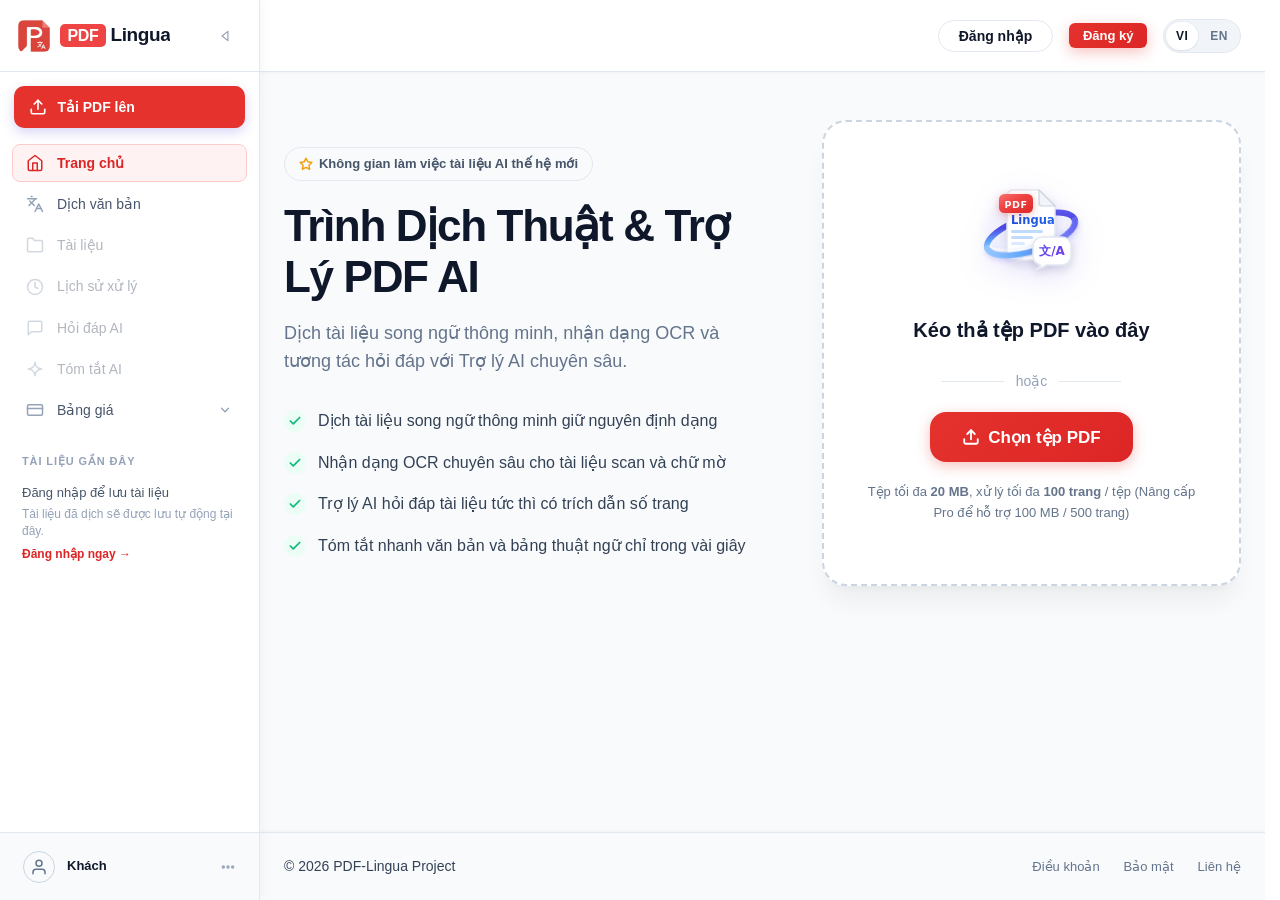
==== commit ed315c40: "fix(pricing): restrict payment simulation to dev environment and hide frontend simulate button" ====
--- a/Code/frontend/index.html
+++ b/Code/frontend/index.html
@@ -7,7 +7,35 @@
     <meta http-equiv="Cache-Control" content="no-cache, no-store, must-revalidate">
     <meta http-equiv="Pragma" content="no-cache">
     <meta http-equiv="Expires" content="0">
+    <!-- SEO, Canonical & Discovery -->
+    <meta name="description" content="PDF-Lingua: Không gian làm việc dịch thuật PDF song ngữ thông minh, đối chiếu cột đôi đồng bộ, OCR scan nắn góc và Trợ lý AI RAG hỏi đáp chuyên sâu.">
+    <meta name="author" content="PDF-Lingua Team">
+    <meta name="robots" content="index, follow">
+    <link rel="canonical" href="https://pdflingua.vercel.app/index">
+    <meta name="theme-color" content="#E5322D">
     <title data-i18n="app_meta_title">PDF-Lingua | Trích xuất & Dịch thuật PDF thông minh</title>
+
+    <!-- Open Graph / Facebook / Zalo / Telegram / Discord -->
+    <meta property="og:type" content="website">
+    <meta property="og:url" content="https://pdflingua.vercel.app/index">
+    <meta property="og:site_name" content="PDF-Lingua">
+    <meta property="og:locale" content="vi_VN">
+    <meta property="og:locale:alternate" content="en_US">
+    <meta property="og:title" content="PDF-Lingua | Trích Xuất & Dịch Thuật PDF Song Ngữ Thông Minh">
+    <meta property="og:description" content="Không gian làm việc dịch thuật PDF song ngữ thông minh, đối chiếu cột đôi đồng bộ, OCR scan nắn góc và Trợ lý AI RAG hỏi đáp chuyên sâu.">
+    <meta property="og:image" content="https://pdflingua.vercel.app/assets/banner/pdf-lingua-preview-1200x675.png">
+    <meta property="og:image:secure_url" content="https://pdflingua.vercel.app/assets/banner/pdf-lingua-preview-1200x675.png">
+    <meta property="og:image:type" content="image/png">
+    <meta property="og:image:width" content="1200">
+    <meta property="og:image:height" content="675">
+    <meta property="og:image:alt" content="PDF-Lingua: Trích Xuất & Dịch Thuật PDF Song Ngữ Thông Minh">
+
+    <!-- Twitter / X -->
+    <meta name="twitter:card" content="summary_large_image">
+    <meta name="twitter:url" content="https://pdflingua.vercel.app/index">
+    <meta name="twitter:title" content="PDF-Lingua | Trích Xuất & Dịch Thuật PDF Song Ngữ Thông Minh">
+    <meta name="twitter:description" content="Không gian làm việc dịch thuật PDF song ngữ thông minh, đối chiếu cột đôi đồng bộ, OCR scan nắn góc và Trợ lý AI RAG hỏi đáp chuyên sâu.">
+    <meta name="twitter:image" content="https://pdflingua.vercel.app/assets/banner/pdf-lingua-preview-1200x675.png">
 
     <!-- Favicon / App Icon -->
     <link rel="icon" type="image/png" sizes="32x32" href="assets/images/favicon.png">
@@ -19,6 +47,14 @@
     <link rel="stylesheet" href="css/workspace.css">
     <link rel="stylesheet" href="css/sidebar.css">
     <link rel="stylesheet" href="css/pricing.css">
+    <!-- Vercel Web Analytics -->
+    <script>
+        window.va = window.va || function () { (window.vaq = window.vaq || []).push(arguments); };
+    </script>
+    <script defer src="/_vercel/insights/script.js"></script>
+
+    <!-- Vercel Speed Insights -->
+    <script defer src="/_vercel/speed-insights/script.js"></script>
 </head>
 
 <body>
@@ -4813,7 +4849,7 @@
                                     <span data-i18n="checkout_btn_transferred">Tôi đã chuyển khoản</span>
                                 </button>
                                 <button type="button" class="btn btn-gradient btn-sm checkout-btn-simulate"
-                                    id="btnSimulatePaymentSuccess">
+                                    id="btnSimulatePaymentSuccess" style="display: none;">
                                     <svg width="14" height="14" viewBox="0 0 24 24" fill="none" stroke="currentColor"
                                         stroke-width="2.4" stroke-linecap="round" stroke-linejoin="round">
                                         <polygon points="13 2 3 14 12 14 11 22 21 10 12 10 13 2"></polygon>
--- a/Code/frontend/css/components.css
+++ b/Code/frontend/css/components.css
@@ -3415,9 +3415,9 @@
 }
 
 #historyPaginationFooter .pagination-current-page {
-  background: var(--text-primary, #0F172A);
+  background: #E5322D;
   color: #FFFFFF;
-  box-shadow: 0 1px 3px rgba(15, 23, 42, 0.2);
+  box-shadow: 0 2px 6px rgba(229, 50, 45, 0.28);
 }
 
 /* Admin VietQR Transactions & Revenue Card */
@@ -3786,38 +3786,39 @@
 
 /* GitHub-Traffic-Style 14-Day Visitor & Unique IP Graphs */
 .admin-traffic-section {
-  margin-bottom: 0;
+  margin-top: 2.25rem;
+  margin-bottom: 2.5rem;
 }
 
 .admin-traffic-section-header {
   display: flex;
   align-items: center;
   justify-content: space-between;
-  gap: 1rem;
-  margin-bottom: 1rem;
-  padding: 0.25rem 0.25rem 0;
+  gap: 1.5rem;
+  margin-bottom: 2rem;
+  padding: 0.5rem 0.25rem;
 }
 
 .admin-traffic-title-row {
   display: flex;
   align-items: center;
-  gap: 0.75rem;
+  gap: 0.85rem;
 }
 
 .admin-traffic-heading {
   margin: 0;
-  font-size: 1.05rem;
+  font-size: 1.15rem;
   font-weight: 700;
   color: var(--text-title);
   letter-spacing: -0.01em;
-  line-height: 1.25;
+  line-height: 1.3;
 }
 
 .admin-traffic-subheading {
-  margin: 0.15rem 0 0;
-  font-size: 0.8125rem;
+  margin: 0.35rem 0 0;
+  font-size: 0.85rem;
   color: var(--text-muted);
-  line-height: 1.35;
+  line-height: 1.45;
 }
 
 .admin-traffic-window-pill {
--- a/Code/frontend/css/sidebar.css
+++ b/Code/frontend/css/sidebar.css
@@ -1038,6 +1038,7 @@
 
   .app-main-viewport {
     margin-left: 0 !important;
+    transition: none !important;
     width: 100%;
   }
 
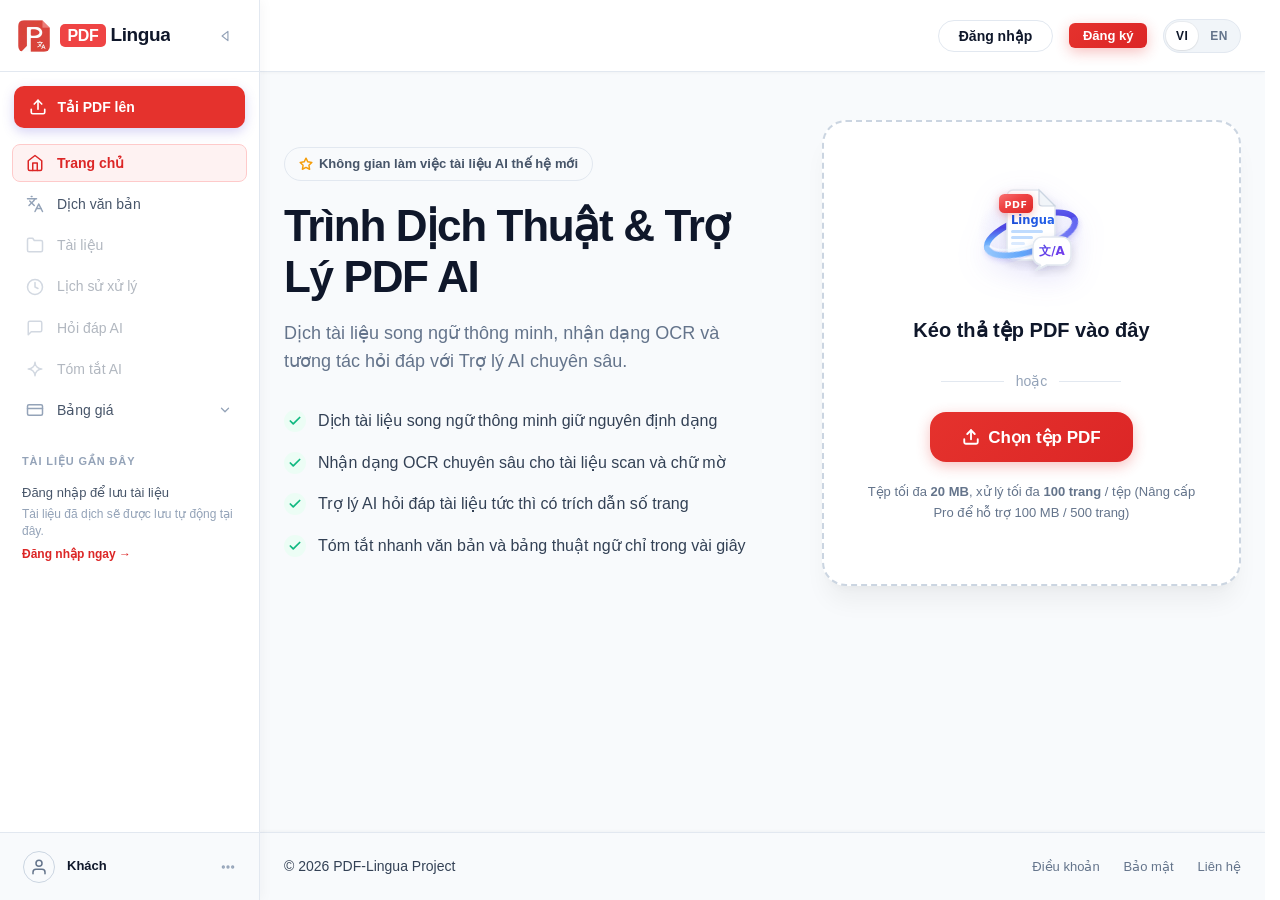
==== commit a23e9411: "feat: update VietQR checkout payment QR code to user personal code" ====
--- a/Code/frontend/index.html
+++ b/Code/frontend/index.html
@@ -4764,7 +4764,7 @@
                         <div class="checkout-qr-card" id="checkoutQrFrame">
                             <div class="checkout-qr-box">
                                 <div class="checkout-qr-laser" id="checkoutQrLaser" aria-hidden="true"></div>
-                                <img id="checkoutQrImage" class="checkout-qr-img" src="assets/images/vietqr-pro.png"
+                                <img id="checkoutQrImage" class="checkout-qr-img" src="assets/images/qr-code-payment.png"
                                     alt="Mã VietQR thanh toán gói Pro VietinBank" data-i18n-attr="alt:checkout_vietqr_alt" />
                                 <div class="checkout-qr-fallback" id="checkoutQrFallback" style="display: none;">
                                     <svg width="132" height="132" viewBox="0 0 120 120" fill="none"
